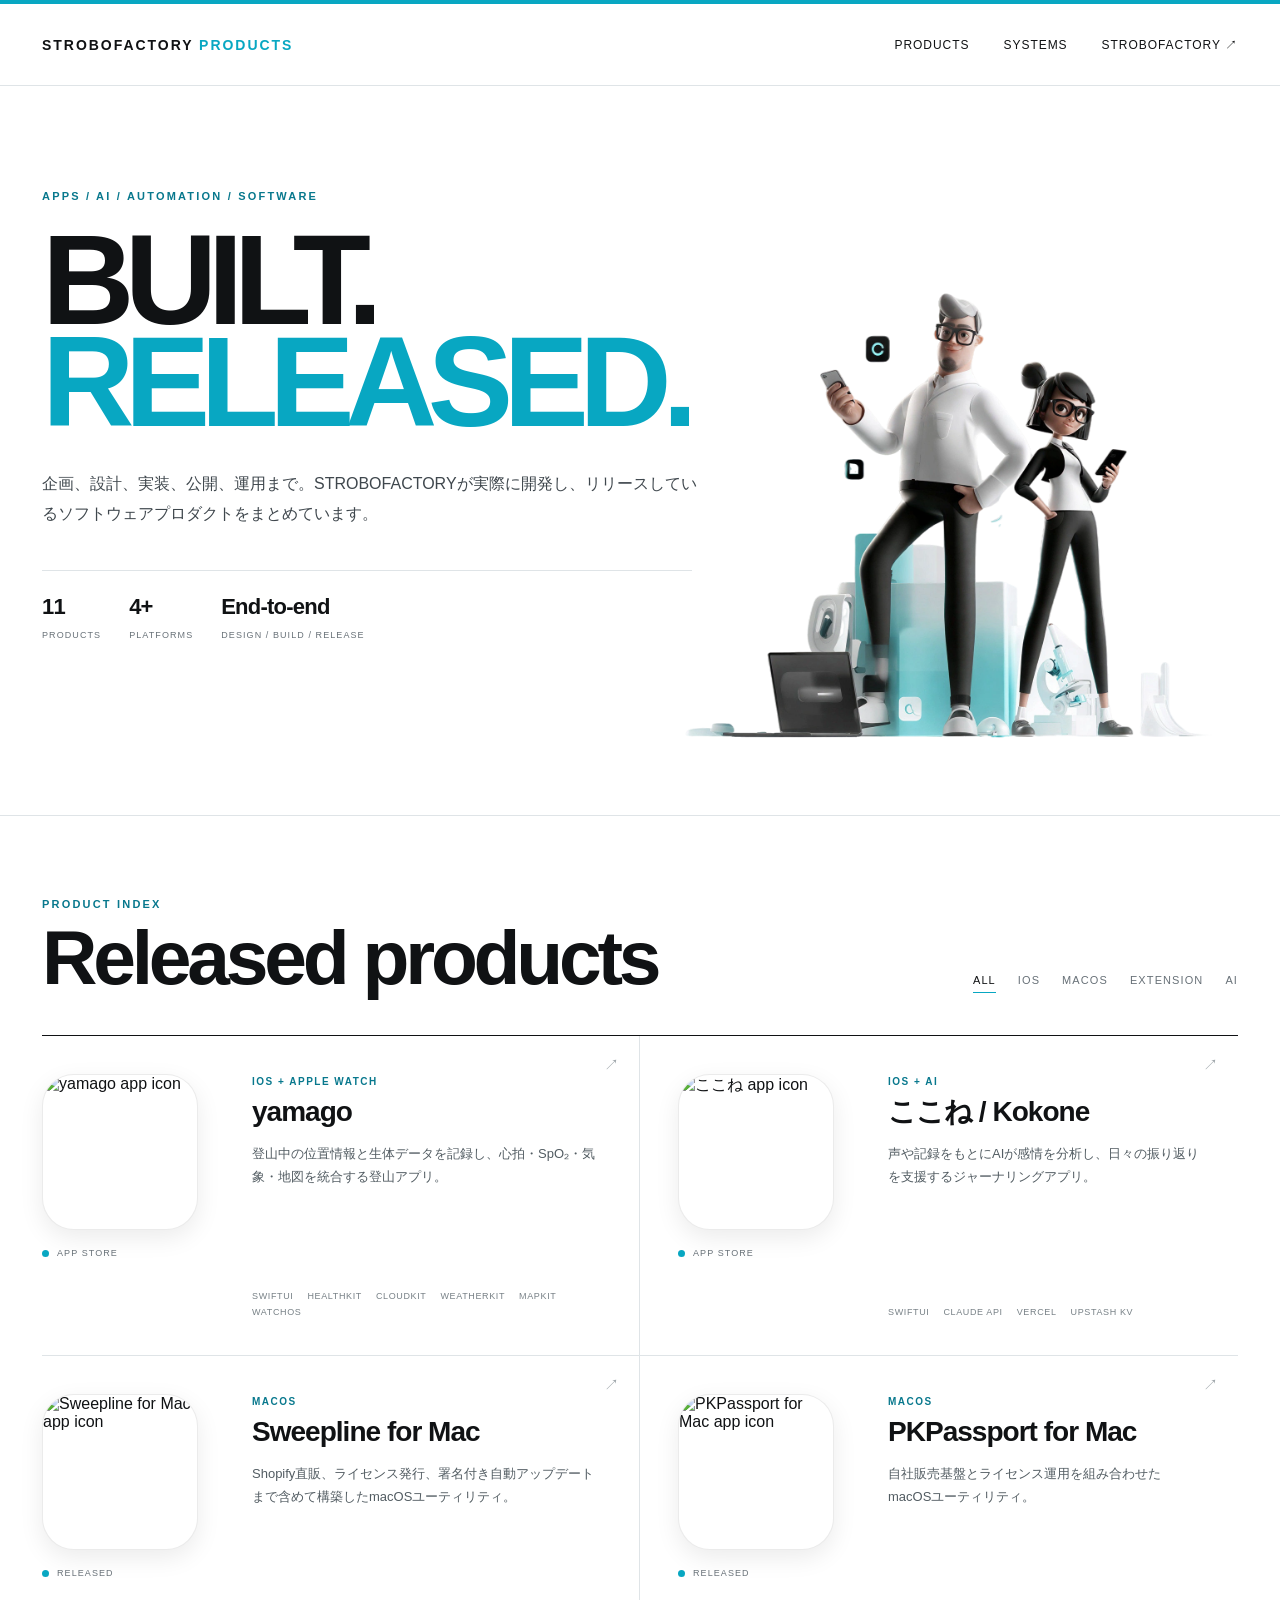
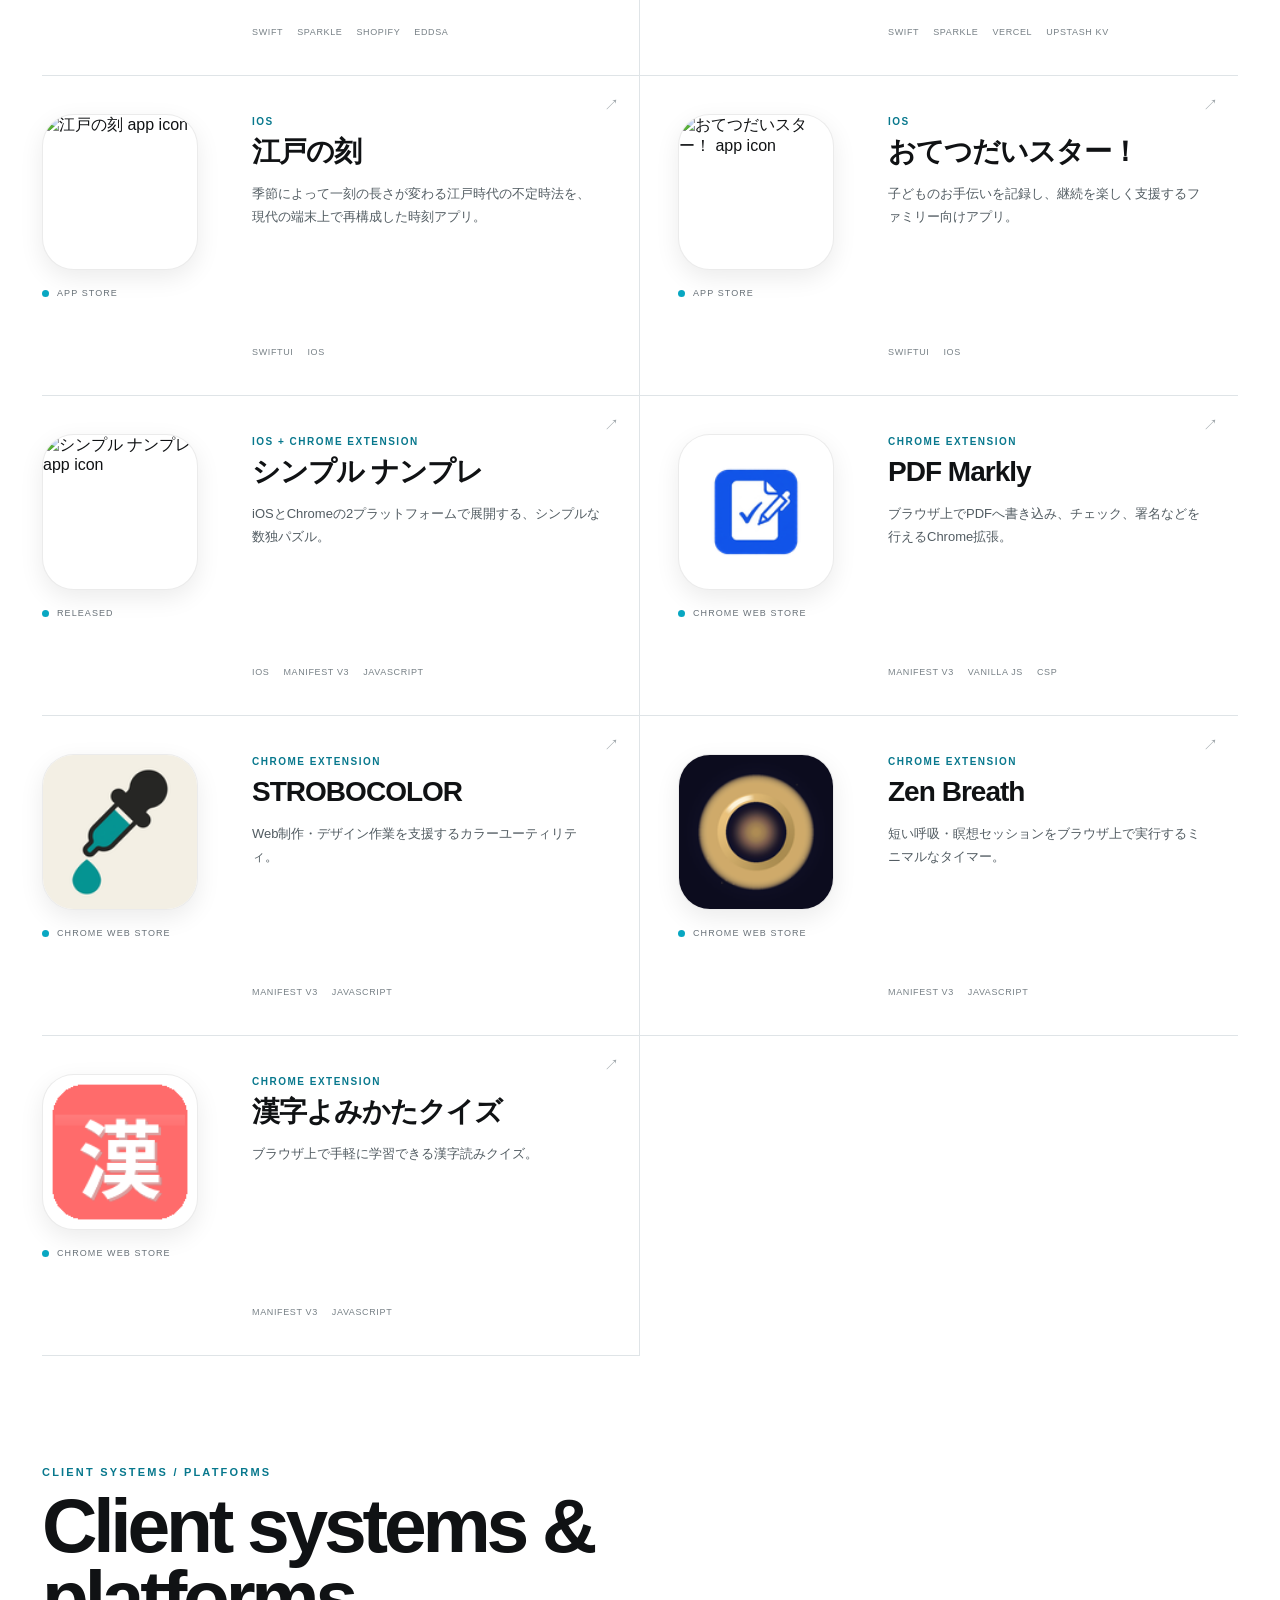
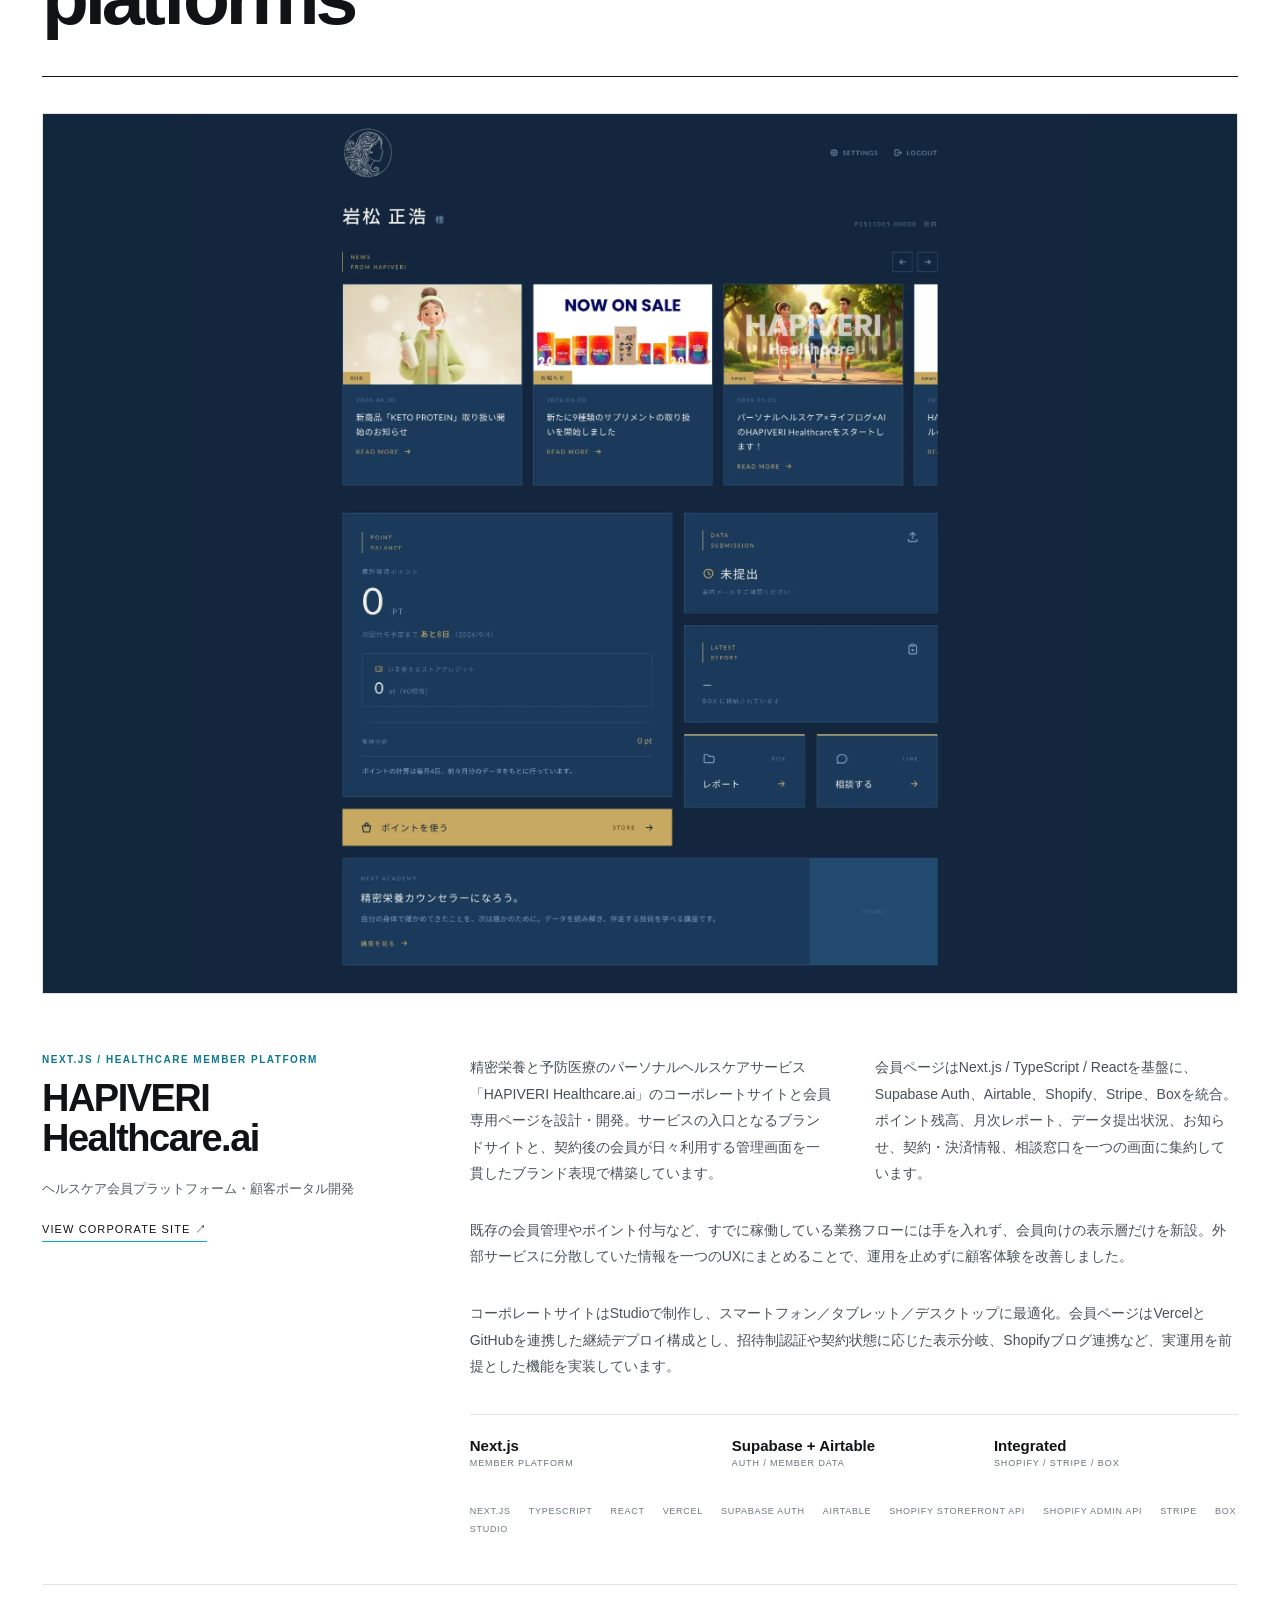
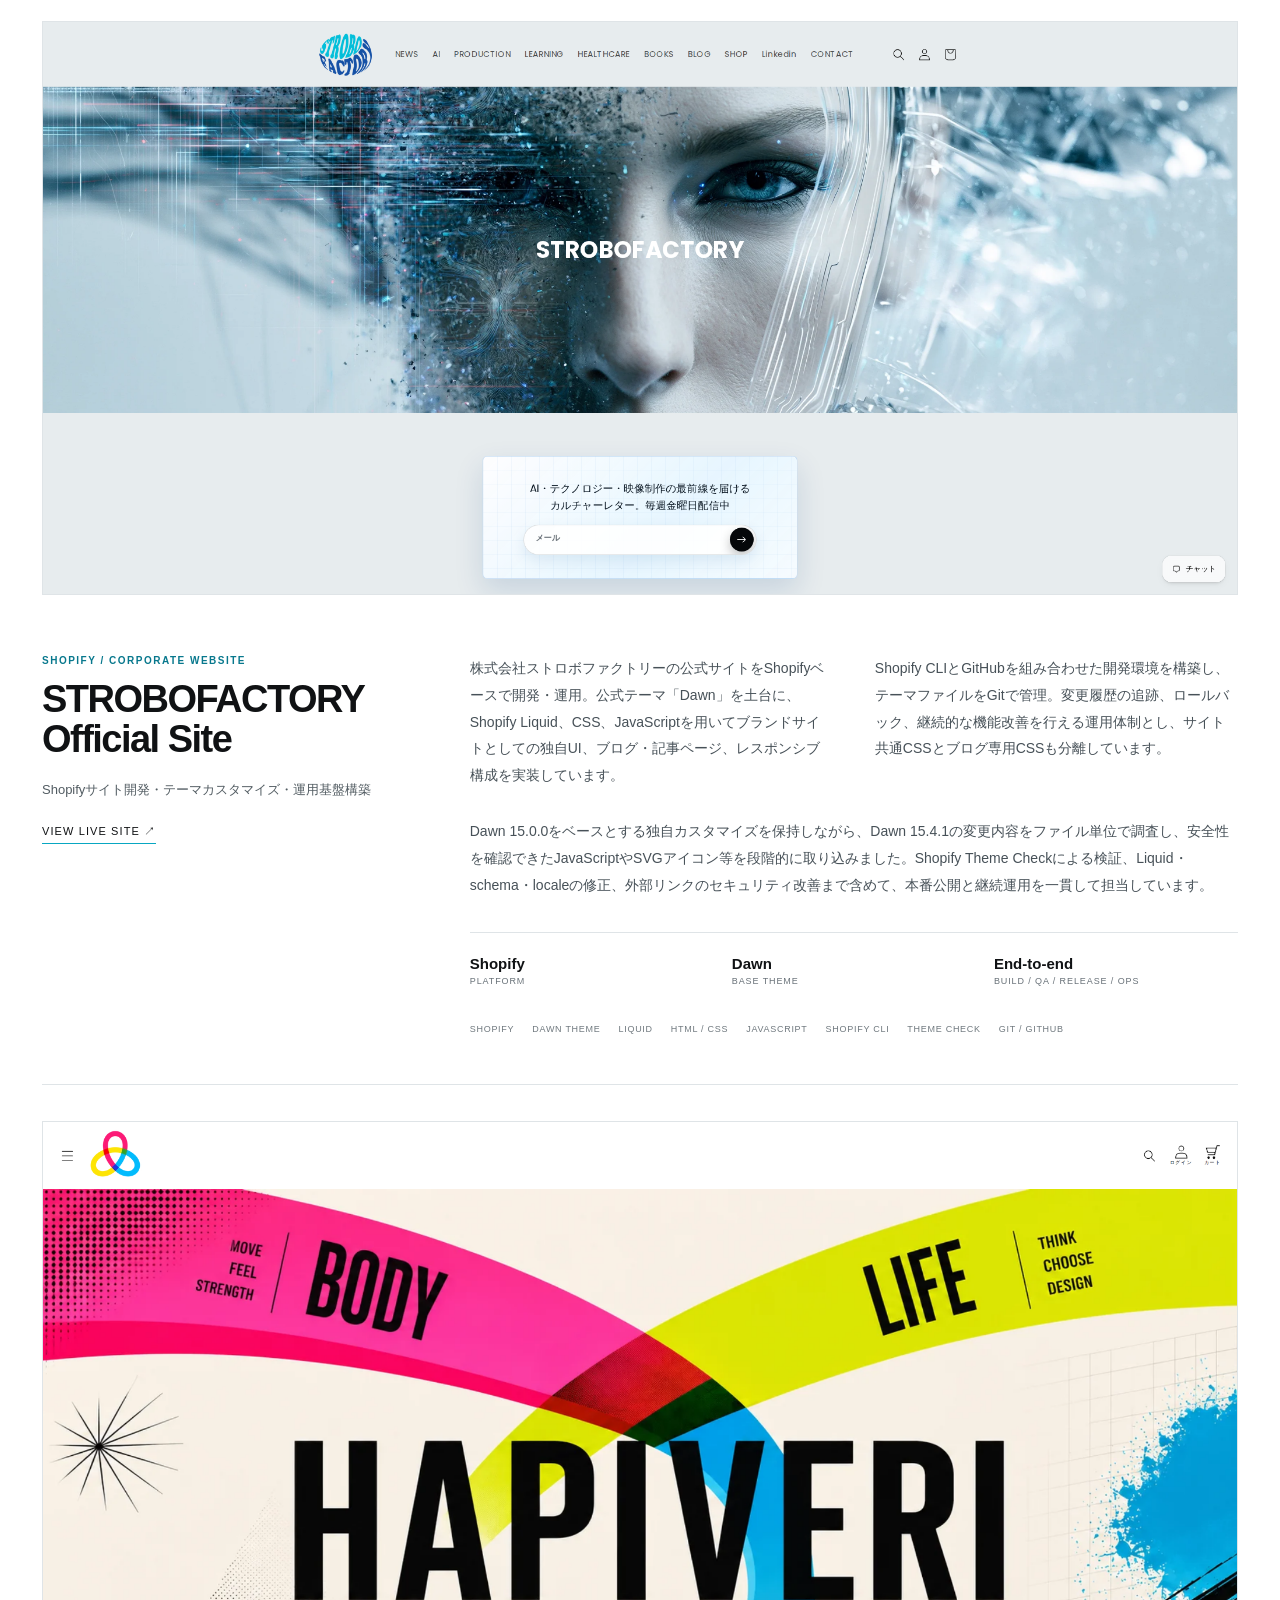
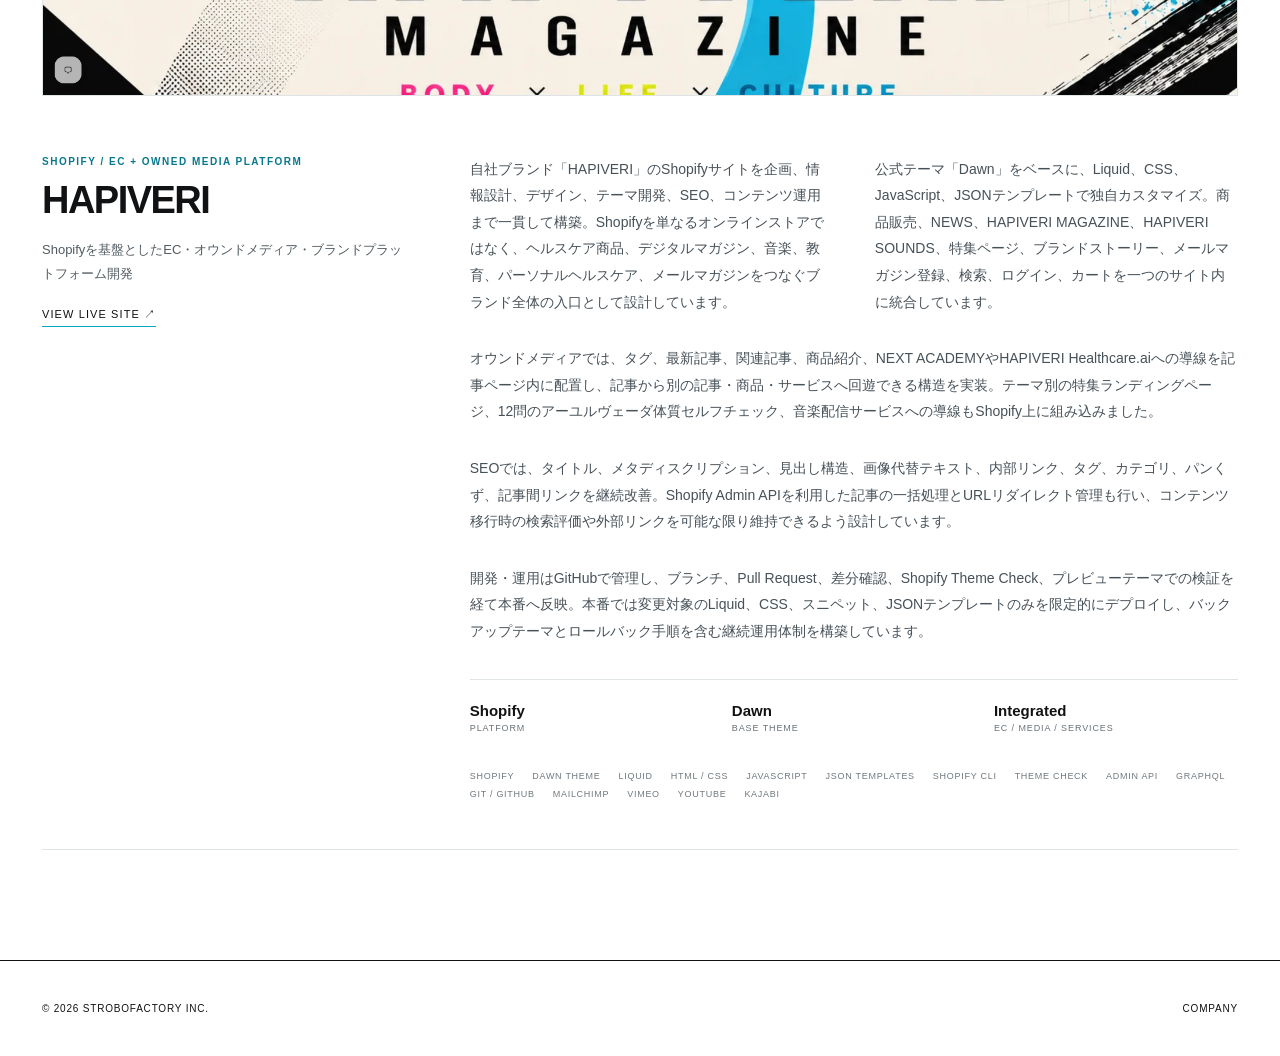
==== index.html @ c9803dcd "Restore hero as transparent WebP" ====
<!doctype html>
<html lang="ja">
<head>
<meta charset="utf-8">
<meta name="viewport" content="width=device-width,initial-scale=1">
<title>STROBOFACTORY PRODUCTS</title>
<meta name="description" content="Apps, AI, automation and software products designed and built by STROBOFACTORY.">
<meta property="og:title" content="STROBOFACTORY PRODUCTS">
<meta property="og:description" content="Software, AI and automation products built from idea to release.">
<meta property="og:type" content="website">
<style>
:root{--ink:#101214;--paper:#fff;--soft:#edf7f9;--muted:#687178;--line:#dfe4e7;--accent:#08a7c2;--accent-dark:#08788d}
*{box-sizing:border-box}html{scroll-behavior:smooth}body{margin:0;background:var(--paper);color:var(--ink);font-family:-apple-system,BlinkMacSystemFont,"Helvetica Neue","Hiragino Sans","Yu Gothic",Arial,sans-serif;-webkit-font-smoothing:antialiased}body:before{content:"";display:block;height:4px;background:var(--accent)}a{color:inherit;text-decoration:none}button{font:inherit}
.topbar{height:82px;display:flex;align-items:center;justify-content:space-between;max-width:1440px;margin:0 auto;padding:0 42px;border-bottom:1px solid var(--line);background:#fff}.brand{font-size:14px;font-weight:700;letter-spacing:.14em;white-space:nowrap}.brand span{color:var(--accent);font-weight:600}nav{display:flex;gap:34px;align-items:center;font-size:12px;letter-spacing:.08em;text-transform:uppercase}nav a{padding:31px 0 28px;border-bottom:2px solid transparent}nav a:hover{border-bottom-color:var(--accent)}
.hero{position:relative;max-width:1440px;min-height:730px;margin:0 auto;padding:92px 42px 70px;border-bottom:1px solid var(--line);overflow:hidden;background:#fff}.heroCopy{position:relative;z-index:2;width:57%;max-width:760px;padding-top:12px}.eyebrow,.kicker{font-size:11px;letter-spacing:.2em;text-transform:uppercase;color:var(--accent-dark);font-weight:700}.hero h1{font-size:clamp(72px,10vw,154px);line-height:.8;letter-spacing:-.075em;margin:27px 0 35px;font-weight:700;text-transform:uppercase}.hero h1 em{font-style:normal;color:var(--accent)}.lead{font-size:16px;line-height:1.9;max-width:660px;margin:0;color:#3f474d}.heroMeta{display:flex;gap:28px;flex-wrap:wrap;margin-top:40px;padding-top:23px;border-top:1px solid var(--line);max-width:650px}.heroStat strong{display:block;font-size:22px;letter-spacing:-.035em;margin-bottom:4px}.heroStat span{font-size:9px;letter-spacing:.12em;text-transform:uppercase;color:var(--muted)}
.heroVisual{position:absolute;z-index:1;right:-145px;bottom:-6px;width:min(64%,930px);height:100%;display:flex;align-items:flex-end;justify-content:flex-end;pointer-events:none}.heroVisual img{display:block;width:100%;height:auto;object-fit:contain;filter:none;transform:translateX(22%) scale(1.32);transform-origin:right bottom}
.products{max-width:1440px;margin:0 auto;padding:82px 42px 110px}.sectionHead{display:flex;justify-content:space-between;align-items:flex-end;gap:40px;margin-bottom:42px}h2{font-size:clamp(42px,6vw,82px);line-height:.94;letter-spacing:-.055em;margin:11px 0 0;font-weight:700}.filters{display:flex;flex-wrap:wrap;justify-content:flex-end;gap:22px}.filters button{border:0;border-bottom:1px solid transparent;background:transparent;padding:6px 0;color:var(--muted);font-size:11px;letter-spacing:.1em;text-transform:uppercase;cursor:pointer}.filters button.active,.filters button:hover{color:var(--ink);border-bottom-color:var(--accent)}
.grid{display:grid;grid-template-columns:repeat(2,minmax(0,1fr));border-top:1px solid var(--ink)}.card{display:grid;grid-template-columns:180px 1fr;gap:30px;min-height:320px;padding:38px 34px 38px 0;border-bottom:1px solid var(--line);position:relative;transition:background .2s ease;cursor:pointer}.card:nth-child(odd){border-right:1px solid var(--line);padding-right:38px}.card:nth-child(even){padding-left:38px}.card:hover{background:var(--soft)}.card.hidden{display:none}.cardTop{display:flex;flex-direction:column;align-items:flex-start;gap:18px}.appIcon{width:156px;height:156px;flex:0 0 156px;border-radius:32px;display:block;overflow:hidden;background:#fff;border:1px solid rgba(0,0,0,.08);box-shadow:0 8px 24px rgba(0,0,0,.08)}.appIcon img{display:block;width:100%;height:100%;object-fit:contain;background:transparent}.icon-loading{background:#f4f7f8}.status{font-size:9px;letter-spacing:.12em;text-transform:uppercase;color:var(--muted);display:flex;align-items:center;gap:8px}.status i{width:7px;height:7px;background:var(--accent);border-radius:50%}.cardBody{padding-top:2px;display:flex;flex-direction:column}.category{font-size:10px;letter-spacing:.15em;text-transform:uppercase;color:var(--accent-dark);margin:0 0 10px;font-weight:700}.card h3{font-size:28px;letter-spacing:-.035em;margin:0 0 14px;line-height:1.1}.desc{font-size:13px;line-height:1.8;color:#525c62;margin:0;max-width:440px}.stack{display:flex;flex-wrap:wrap;gap:6px 14px;margin-top:auto;padding-top:22px}.stack span{font-size:9px;letter-spacing:.07em;text-transform:uppercase;color:#778086}.cardFoot{position:absolute;right:20px;top:20px;font-size:15px;color:#a1a8ac}.card:hover .cardFoot{color:var(--accent)}
.systems{max-width:1440px;margin:0 auto;padding:0 42px 110px}.systemsHead{display:flex;justify-content:space-between;align-items:flex-end;gap:40px;margin-bottom:42px}.systemsHead h2{max-width:820px}.caseStudy{border-top:1px solid var(--ink);border-bottom:1px solid var(--line);display:grid;grid-template-columns:minmax(260px,.75fr) minmax(0,1.55fr);gap:56px;padding:46px 0 50px}.caseIntro .category{margin-bottom:14px}.caseIntro h3{font-size:38px;line-height:1.05;letter-spacing:-.04em;margin:0 0 18px}.caseIntro .caseLink{display:inline-block;margin-top:22px;font-size:11px;letter-spacing:.1em;text-transform:uppercase;border-bottom:1px solid var(--accent);padding-bottom:4px}.caseBody{display:grid;grid-template-columns:1fr 1fr;gap:30px 42px}.caseBody p{font-size:14px;line-height:1.9;color:#475158;margin:0}.caseBody .caseWide{grid-column:1/-1}.caseMeta{display:grid;grid-template-columns:repeat(3,1fr);gap:18px;margin-top:4px;padding-top:22px;border-top:1px solid var(--line);grid-column:1/-1}.caseMeta strong{display:block;font-size:15px;margin-bottom:4px}.caseMeta span{display:block;font-size:9px;letter-spacing:.1em;text-transform:uppercase;color:var(--muted)}.caseStack{display:flex;flex-wrap:wrap;gap:8px 18px;margin-top:8px;grid-column:1/-1}.caseStack span{font-size:9px;letter-spacing:.08em;text-transform:uppercase;color:#6f787e}.caseStudy+.caseStudy{border-top:0}.caseVisual{grid-column:1/-1;margin:-10px 0 4px;overflow:hidden;border:1px solid var(--line);background:#f5f7f8}.caseVisual img{display:block;width:100%;height:auto;aspect-ratio:2048/982;object-fit:cover}
footer{max-width:1440px;margin:0 auto;padding:42px;border-top:1px solid var(--ink);display:grid;grid-template-columns:1fr auto;gap:28px;align-items:center;font-size:10px;letter-spacing:.08em;text-transform:uppercase}.footerLinks{display:flex;gap:24px}.footerLinks a:hover{color:var(--accent)}
@media(max-width:1080px){.hero{min-height:690px;padding:72px 24px 54px}.heroCopy{width:60%}.hero h1{font-size:clamp(70px,12vw,126px)}.heroVisual{right:-110px;width:70%}.products{padding-left:24px;padding-right:24px}.sectionHead{align-items:flex-start;flex-direction:column}.filters{justify-content:flex-start}.grid{grid-template-columns:1fr}.card:nth-child(odd){border-right:0;padding-right:0}.card:nth-child(even){padding-left:0} .systems{padding-left:24px;padding-right:24px}.systemsHead{align-items:flex-start;flex-direction:column}.caseStudy{grid-template-columns:1fr;gap:32px}.caseBody{grid-template-columns:1fr}.caseBody .caseWide{grid-column:auto}.caseMeta,.caseStack{grid-column:auto}.caseMeta{grid-template-columns:repeat(3,1fr)}footer{padding-left:24px;padding-right:24px;grid-template-columns:1fr}}
@media(max-width:760px){.hero{min-height:auto;padding:52px 18px 0}.heroCopy{width:100%;padding-bottom:10px}.hero h1{font-size:64px}.lead{font-size:14px;line-height:1.8}.heroMeta{gap:18px;margin-top:24px}.heroStat strong{font-size:18px}.heroVisual{position:relative;right:auto;bottom:auto;width:118%;height:auto;margin:4px -9% 0;justify-content:center}.heroVisual img{width:100%;transform:none}.products{padding:58px 18px 76px}.sectionHead{margin-bottom:26px}.filters{gap:14px}.card{grid-template-columns:124px 1fr;gap:20px;padding:28px 0;min-height:250px}.appIcon{width:116px;height:116px;flex-basis:116px;border-radius:24px}.card h3{font-size:21px}.desc{font-size:12px;line-height:1.65}.stack{display:none}.cardFoot{right:0;top:16px}.systems{padding:0 18px 76px}.systemsHead{margin-bottom:26px}.caseStudy{padding:30px 0 34px}.caseVisual{margin:0 0 4px}.caseIntro h3{font-size:28px}.caseBody p{font-size:13px;line-height:1.75}.caseMeta{grid-template-columns:1fr 1fr}.caseMeta>div:last-child{grid-column:1/-1}footer{padding:32px 18px 44px}}
</style>
</head>
<body>
<header class="topbar"><a class="brand" href="#top">STROBOFACTORY <span>PRODUCTS</span></a><nav><a href="#products">Products</a><a href="#systems">Systems</a><a href="https://strobofactory.net/" target="_blank" rel="noreferrer">Strobofactory ↗</a></nav></header>
<main>
<section class="hero" id="top">
  <div class="heroCopy">
    <div class="eyebrow">APPS / AI / AUTOMATION / SOFTWARE</div>
    <h1>Built.<br><em>Released.</em></h1>
    <p class="lead">企画、設計、実装、公開、運用まで。STROBOFACTORYが実際に開発し、リリースしているソフトウェアプロダクトをまとめています。</p>
    <div class="heroMeta"><div class="heroStat"><strong>11</strong><span>Products</span></div><div class="heroStat"><strong>4+</strong><span>Platforms</span></div><div class="heroStat"><strong>End-to-end</strong><span>Design / Build / Release</span></div></div>
  </div>
  <div class="heroVisual"><img src="/assets/hero-tech-duo-hq.webp?v=20260929c" alt="STROBOFACTORY software product development illustration"></div>
</section>
<section class="products" id="products">
<div class="sectionHead"><div><div class="kicker">PRODUCT INDEX</div><h2>Released products</h2></div><div class="filters" aria-label="Project filters"><button class="active" data-filter="All">All</button><button data-filter="iOS">iOS</button><button data-filter="macOS">macOS</button><button data-filter="Extension">Extension</button><button data-filter="AI">AI</button></div></div>
<div class="grid">
<a class="card" data-category="iOS" href="https://apps.apple.com/jp/app/id6805208736" target="_blank" rel="noreferrer"><div class="cardTop"><div class="appIcon icon-loading"><img data-icon-api="/api/icon?source=itunes&id=6805208736" alt="yamago app icon"></div><span class="status"><i></i>App Store</span></div><div class="cardBody"><p class="category">iOS + Apple Watch</p><h3>yamago</h3><p class="desc">登山中の位置情報と生体データを記録し、心拍・SpO₂・気象・地図を統合する登山アプリ。</p><div class="stack"><span>SwiftUI</span><span>HealthKit</span><span>CloudKit</span><span>WeatherKit</span><span>MapKit</span><span>watchOS</span></div></div><span class="cardFoot">↗</span></a>
<a class="card" data-category="iOS AI" href="https://apps.apple.com/jp/app/id6800348133" target="_blank" rel="noreferrer"><div class="cardTop"><div class="appIcon icon-loading"><img data-icon-api="/api/icon?source=itunes&id=6800348133" alt="ここね app icon"></div><span class="status"><i></i>App Store</span></div><div class="cardBody"><p class="category">iOS + AI</p><h3>ここね / Kokone</h3><p class="desc">声や記録をもとにAIが感情を分析し、日々の振り返りを支援するジャーナリングアプリ。</p><div class="stack"><span>SwiftUI</span><span>Claude API</span><span>Vercel</span><span>Upstash KV</span></div></div><span class="cardFoot">↗</span></a>
<a class="card" data-category="macOS" href="https://sweepline.strobofactory.net/" target="_blank" rel="noreferrer"><div class="cardTop"><div class="appIcon icon-loading"><img data-icon-api="/api/icon?source=shopify&handle=sweepline-for-mac" alt="Sweepline for Mac app icon"></div><span class="status"><i></i>Released</span></div><div class="cardBody"><p class="category">macOS</p><h3>Sweepline for Mac</h3><p class="desc">Shopify直販、ライセンス発行、署名付き自動アップデートまで含めて構築したmacOSユーティリティ。</p><div class="stack"><span>Swift</span><span>Sparkle</span><span>Shopify</span><span>EdDSA</span></div></div><span class="cardFoot">↗</span></a>
<a class="card" data-category="macOS" href="https://pkpassport.strobofactory.net/" target="_blank" rel="noreferrer"><div class="cardTop"><div class="appIcon icon-loading"><img data-icon-api="/api/icon?source=shopify&handle=pkpassport-for-mac" alt="PKPassport for Mac app icon"></div><span class="status"><i></i>Released</span></div><div class="cardBody"><p class="category">macOS</p><h3>PKPassport for Mac</h3><p class="desc">自社販売基盤とライセンス運用を組み合わせたmacOSユーティリティ。</p><div class="stack"><span>Swift</span><span>Sparkle</span><span>Vercel</span><span>Upstash KV</span></div></div><span class="cardFoot">↗</span></a>
<a class="card" data-category="iOS" href="https://apps.apple.com/jp/app/id6759902931" target="_blank" rel="noreferrer"><div class="cardTop"><div class="appIcon icon-loading"><img data-icon-api="/api/icon?source=itunes&id=6759902931" alt="江戸の刻 app icon"></div><span class="status"><i></i>App Store</span></div><div class="cardBody"><p class="category">iOS</p><h3>江戸の刻</h3><p class="desc">季節によって一刻の長さが変わる江戸時代の不定時法を、現代の端末上で再構成した時刻アプリ。</p><div class="stack"><span>SwiftUI</span><span>iOS</span></div></div><span class="cardFoot">↗</span></a>
<a class="card" data-category="iOS" href="https://apps.apple.com/jp/app/id6760336267" target="_blank" rel="noreferrer"><div class="cardTop"><div class="appIcon icon-loading"><img data-icon-api="/api/icon?source=itunes&id=6760336267" alt="おてつだいスター！ app icon"></div><span class="status"><i></i>App Store</span></div><div class="cardBody"><p class="category">iOS</p><h3>おてつだいスター！</h3><p class="desc">子どものお手伝いを記録し、継続を楽しく支援するファミリー向けアプリ。</p><div class="stack"><span>SwiftUI</span><span>iOS</span></div></div><span class="cardFoot">↗</span></a>
<a class="card" data-category="iOS Extension" href="https://apps.apple.com/jp/app/id6760528380" target="_blank" rel="noreferrer"><div class="cardTop"><div class="appIcon icon-loading"><img data-icon-api="/api/icon?source=itunes&id=6760528380" alt="シンプル ナンプレ app icon"></div><span class="status"><i></i>Released</span></div><div class="cardBody"><p class="category">iOS + Chrome Extension</p><h3>シンプル ナンプレ</h3><p class="desc">iOSとChromeの2プラットフォームで展開する、シンプルな数独パズル。</p><div class="stack"><span>iOS</span><span>Manifest V3</span><span>JavaScript</span></div></div><span class="cardFoot">↗</span></a>
<a class="card" data-category="Extension" href="https://chromewebstore.google.com/detail/pdf-markly-%E2%80%94-pdf%E6%9B%B8%E3%81%8D%E8%BE%BC%E3%81%BF%E3%83%BB%E3%83%81%E3%82%A7%E3%83%83%E3%82%AF/nkejofibnbpdmdndekanbholgndijepf" target="_blank" rel="noreferrer"><div class="cardTop"><div class="appIcon"><img src="/assets/pdf-markly.png" alt="PDF Markly extension icon"></div><span class="status"><i></i>Chrome Web Store</span></div><div class="cardBody"><p class="category">Chrome Extension</p><h3>PDF Markly</h3><p class="desc">ブラウザ上でPDFへ書き込み、チェック、署名などを行えるChrome拡張。</p><div class="stack"><span>Manifest V3</span><span>Vanilla JS</span><span>CSP</span></div></div><span class="cardFoot">↗</span></a>
<a class="card" data-category="Extension" href="https://chromewebstore.google.com/detail/strobocolor/knlcinbmogijghpdlacnnejijgdjedig" target="_blank" rel="noreferrer"><div class="cardTop"><div class="appIcon"><img src="/assets/strobocolor.png" alt="STROBOCOLOR extension icon"></div><span class="status"><i></i>Chrome Web Store</span></div><div class="cardBody"><p class="category">Chrome Extension</p><h3>STROBOCOLOR</h3><p class="desc">Web制作・デザイン作業を支援するカラーユーティリティ。</p><div class="stack"><span>Manifest V3</span><span>JavaScript</span></div></div><span class="cardFoot">↗</span></a>
<a class="card" data-category="Extension" href="https://chromewebstore.google.com/detail/zen-breath-%E2%80%94-%E7%9E%91%E6%83%B3%E3%82%BF%E3%82%A4%E3%83%9E%E3%83%BC/bcaneejfakiobbhjojkjdkkkdifpfbpb" target="_blank" rel="noreferrer"><div class="cardTop"><div class="appIcon"><img src="/assets/zen-breath.png" alt="Zen Breath extension icon"></div><span class="status"><i></i>Chrome Web Store</span></div><div class="cardBody"><p class="category">Chrome Extension</p><h3>Zen Breath</h3><p class="desc">短い呼吸・瞑想セッションをブラウザ上で実行するミニマルなタイマー。</p><div class="stack"><span>Manifest V3</span><span>JavaScript</span></div></div><span class="cardFoot">↗</span></a>
<a class="card" data-category="Extension" href="https://chromewebstore.google.com/detail/hnideogonplnadlhacakcmdkcelkcoca?utm_source=item-share-cb" target="_blank" rel="noreferrer"><div class="cardTop"><div class="appIcon"><img src="/assets/kanji-yomikata.png" alt="漢字よみかたクイズ extension icon"></div><span class="status"><i></i>Chrome Web Store</span></div><div class="cardBody"><p class="category">Chrome Extension</p><h3>漢字よみかたクイズ</h3><p class="desc">ブラウザ上で手軽に学習できる漢字読みクイズ。</p><div class="stack"><span>Manifest V3</span><span>JavaScript</span></div></div><span class="cardFoot">↗</span></a>
</div>
</section>
<section class="systems" id="systems">
  <div class="systemsHead">
    <div><div class="kicker">CLIENT SYSTEMS / PLATFORMS</div><h2>Client systems &amp; platforms</h2></div>
  </div>
  <article class="caseStudy">
    <div class="caseVisual" style="background:#12263c"><img src="/assets/hapiveri-healthcare-member.webp" alt="HAPIVERI Healthcare.ai 会員ページ" loading="eager" decoding="async" style="aspect-ratio:auto;max-width:900px;margin:0 auto;object-fit:contain;background:#12263c"></div>
    <div class="caseIntro">
      <p class="category">Next.js / Healthcare Member Platform</p>
      <h3>HAPIVERI Healthcare.ai</h3>
      <p class="desc">ヘルスケア会員プラットフォーム・顧客ポータル開発</p>
      <a class="caseLink" href="https://hapiveri-healthcare.ai/" target="_blank" rel="noreferrer">View corporate site ↗</a>
    </div>
    <div class="caseBody">
      <p>精密栄養と予防医療のパーソナルヘルスケアサービス「HAPIVERI Healthcare.ai」のコーポレートサイトと会員専用ページを設計・開発。サービスの入口となるブランドサイトと、契約後の会員が日々利用する管理画面を一貫したブランド表現で構築しています。</p>
      <p>会員ページはNext.js / TypeScript / Reactを基盤に、Supabase Auth、Airtable、Shopify、Stripe、Boxを統合。ポイント残高、月次レポート、データ提出状況、お知らせ、契約・決済情報、相談窓口を一つの画面に集約しています。</p>
      <p class="caseWide">既存の会員管理やポイント付与など、すでに稼働している業務フローには手を入れず、会員向けの表示層だけを新設。外部サービスに分散していた情報を一つのUXにまとめることで、運用を止めずに顧客体験を改善しました。</p>
      <p class="caseWide">コーポレートサイトはStudioで制作し、スマートフォン／タブレット／デスクトップに最適化。会員ページはVercelとGitHubを連携した継続デプロイ構成とし、招待制認証や契約状態に応じた表示分岐、Shopifyブログ連携など、実運用を前提とした機能を実装しています。</p>
      <div class="caseMeta">
        <div><strong>Next.js</strong><span>Member platform</span></div>
        <div><strong>Supabase + Airtable</strong><span>Auth / Member data</span></div>
        <div><strong>Integrated</strong><span>Shopify / Stripe / Box</span></div>
      </div>
      <div class="caseStack"><span>Next.js</span><span>TypeScript</span><span>React</span><span>Vercel</span><span>Supabase Auth</span><span>Airtable</span><span>Shopify Storefront API</span><span>Shopify Admin API</span><span>Stripe</span><span>Box</span><span>Studio</span></div>
    </div>
  </article>
  <article class="caseStudy">
    <div class="caseVisual"><img src="/assets/strobofactory-site.png?v=20260911" alt="STROBOFACTORY公式サイトのトップページ" loading="eager" decoding="async"></div>
    <div class="caseIntro">
      <p class="category">Shopify / Corporate Website</p>
      <h3>STROBOFACTORY Official Site</h3>
      <p class="desc">Shopifyサイト開発・テーマカスタマイズ・運用基盤構築</p>
      <a class="caseLink" href="https://strobofactory.net/" target="_blank" rel="noreferrer">View live site ↗</a>
    </div>
    <div class="caseBody">
      <p>株式会社ストロボファクトリーの公式サイトをShopifyベースで開発・運用。公式テーマ「Dawn」を土台に、Shopify Liquid、CSS、JavaScriptを用いてブランドサイトとしての独自UI、ブログ・記事ページ、レスポンシブ構成を実装しています。</p>
      <p>Shopify CLIとGitHubを組み合わせた開発環境を構築し、テーマファイルをGitで管理。変更履歴の追跡、ロールバック、継続的な機能改善を行える運用体制とし、サイト共通CSSとブログ専用CSSも分離しています。</p>
      <p class="caseWide">Dawn 15.0.0をベースとする独自カスタマイズを保持しながら、Dawn 15.4.1の変更内容をファイル単位で調査し、安全性を確認できたJavaScriptやSVGアイコン等を段階的に取り込みました。Shopify Theme Checkによる検証、Liquid・schema・localeの修正、外部リンクのセキュリティ改善まで含めて、本番公開と継続運用を一貫して担当しています。</p>
      <div class="caseMeta">
        <div><strong>Shopify</strong><span>Platform</span></div>
        <div><strong>Dawn</strong><span>Base theme</span></div>
        <div><strong>End-to-end</strong><span>Build / QA / Release / Ops</span></div>
      </div>
      <div class="caseStack"><span>Shopify</span><span>Dawn Theme</span><span>Liquid</span><span>HTML / CSS</span><span>JavaScript</span><span>Shopify CLI</span><span>Theme Check</span><span>Git / GitHub</span></div>
    </div>
  </article>
  <article class="caseStudy">
    <div class="caseVisual"><img src="/assets/hapiveri-site.png?v=20260911" alt="HAPIVERI公式サイトのトップページ" loading="eager" decoding="async"></div>
    <div class="caseIntro">
      <p class="category">Shopify / EC + Owned Media Platform</p>
      <h3>HAPIVERI</h3>
      <p class="desc">Shopifyを基盤としたEC・オウンドメディア・ブランドプラットフォーム開発</p>
      <a class="caseLink" href="https://hapiveri.com/" target="_blank" rel="noreferrer">View live site ↗</a>
    </div>
    <div class="caseBody">
      <p>自社ブランド「HAPIVERI」のShopifyサイトを企画、情報設計、デザイン、テーマ開発、SEO、コンテンツ運用まで一貫して構築。Shopifyを単なるオンラインストアではなく、ヘルスケア商品、デジタルマガジン、音楽、教育、パーソナルヘルスケア、メールマガジンをつなぐブランド全体の入口として設計しています。</p>
      <p>公式テーマ「Dawn」をベースに、Liquid、CSS、JavaScript、JSONテンプレートで独自カスタマイズ。商品販売、NEWS、HAPIVERI MAGAZINE、HAPIVERI SOUNDS、特集ページ、ブランドストーリー、メールマガジン登録、検索、ログイン、カートを一つのサイト内に統合しています。</p>
      <p class="caseWide">オウンドメディアでは、タグ、最新記事、関連記事、商品紹介、NEXT ACADEMYやHAPIVERI Healthcare.aiへの導線を記事ページ内に配置し、記事から別の記事・商品・サービスへ回遊できる構造を実装。テーマ別の特集ランディングページ、12問のアーユルヴェーダ体質セルフチェック、音楽配信サービスへの導線もShopify上に組み込みました。</p>
      <p class="caseWide">SEOでは、タイトル、メタディスクリプション、見出し構造、画像代替テキスト、内部リンク、タグ、カテゴリ、パンくず、記事間リンクを継続改善。Shopify Admin APIを利用した記事の一括処理とURLリダイレクト管理も行い、コンテンツ移行時の検索評価や外部リンクを可能な限り維持できるよう設計しています。</p>
      <p class="caseWide">開発・運用はGitHubで管理し、ブランチ、Pull Request、差分確認、Shopify Theme Check、プレビューテーマでの検証を経て本番へ反映。本番では変更対象のLiquid、CSS、スニペット、JSONテンプレートのみを限定的にデプロイし、バックアップテーマとロールバック手順を含む継続運用体制を構築しています。</p>
      <div class="caseMeta">
        <div><strong>Shopify</strong><span>Platform</span></div>
        <div><strong>Dawn</strong><span>Base theme</span></div>
        <div><strong>Integrated</strong><span>EC / Media / Services</span></div>
      </div>
      <div class="caseStack"><span>Shopify</span><span>Dawn Theme</span><span>Liquid</span><span>HTML / CSS</span><span>JavaScript</span><span>JSON Templates</span><span>Shopify CLI</span><span>Theme Check</span><span>Admin API</span><span>GraphQL</span><span>Git / GitHub</span><span>Mailchimp</span><span>Vimeo</span><span>YouTube</span><span>Kajabi</span></div>
    </div>
  </article>
</section>
</main>
<footer><div>© 2026 STROBOFACTORY Inc.</div><div class="footerLinks"><a href="https://strobofactory.net/" target="_blank" rel="noreferrer">Company</a></div></footer>
<script>
const buttons=document.querySelectorAll('.filters button'),cards=document.querySelectorAll('.card');buttons.forEach(btn=>btn.addEventListener('click',()=>{buttons.forEach(b=>b.classList.remove('active'));btn.classList.add('active');const filter=btn.dataset.filter;cards.forEach(card=>{const cats=card.dataset.category.split(' ');card.classList.toggle('hidden',filter!=='All'&&!cats.includes(filter))})}));
async function loadOriginalIcons(){const imgs=[...document.querySelectorAll('img[data-icon-api]')];await Promise.all(imgs.map(async img=>{try{const r=await fetch(img.dataset.iconApi,{headers:{Accept:'application/json'}});if(!r.ok)throw new Error('icon');const data=await r.json();if(!data.image)throw new Error('icon');img.addEventListener('load',()=>img.parentElement.classList.remove('icon-loading'),{once:true});img.src=data.image}catch(e){img.parentElement.classList.remove('icon-loading')}}))}
loadOriginalIcons();
</script>
</body>
</html>
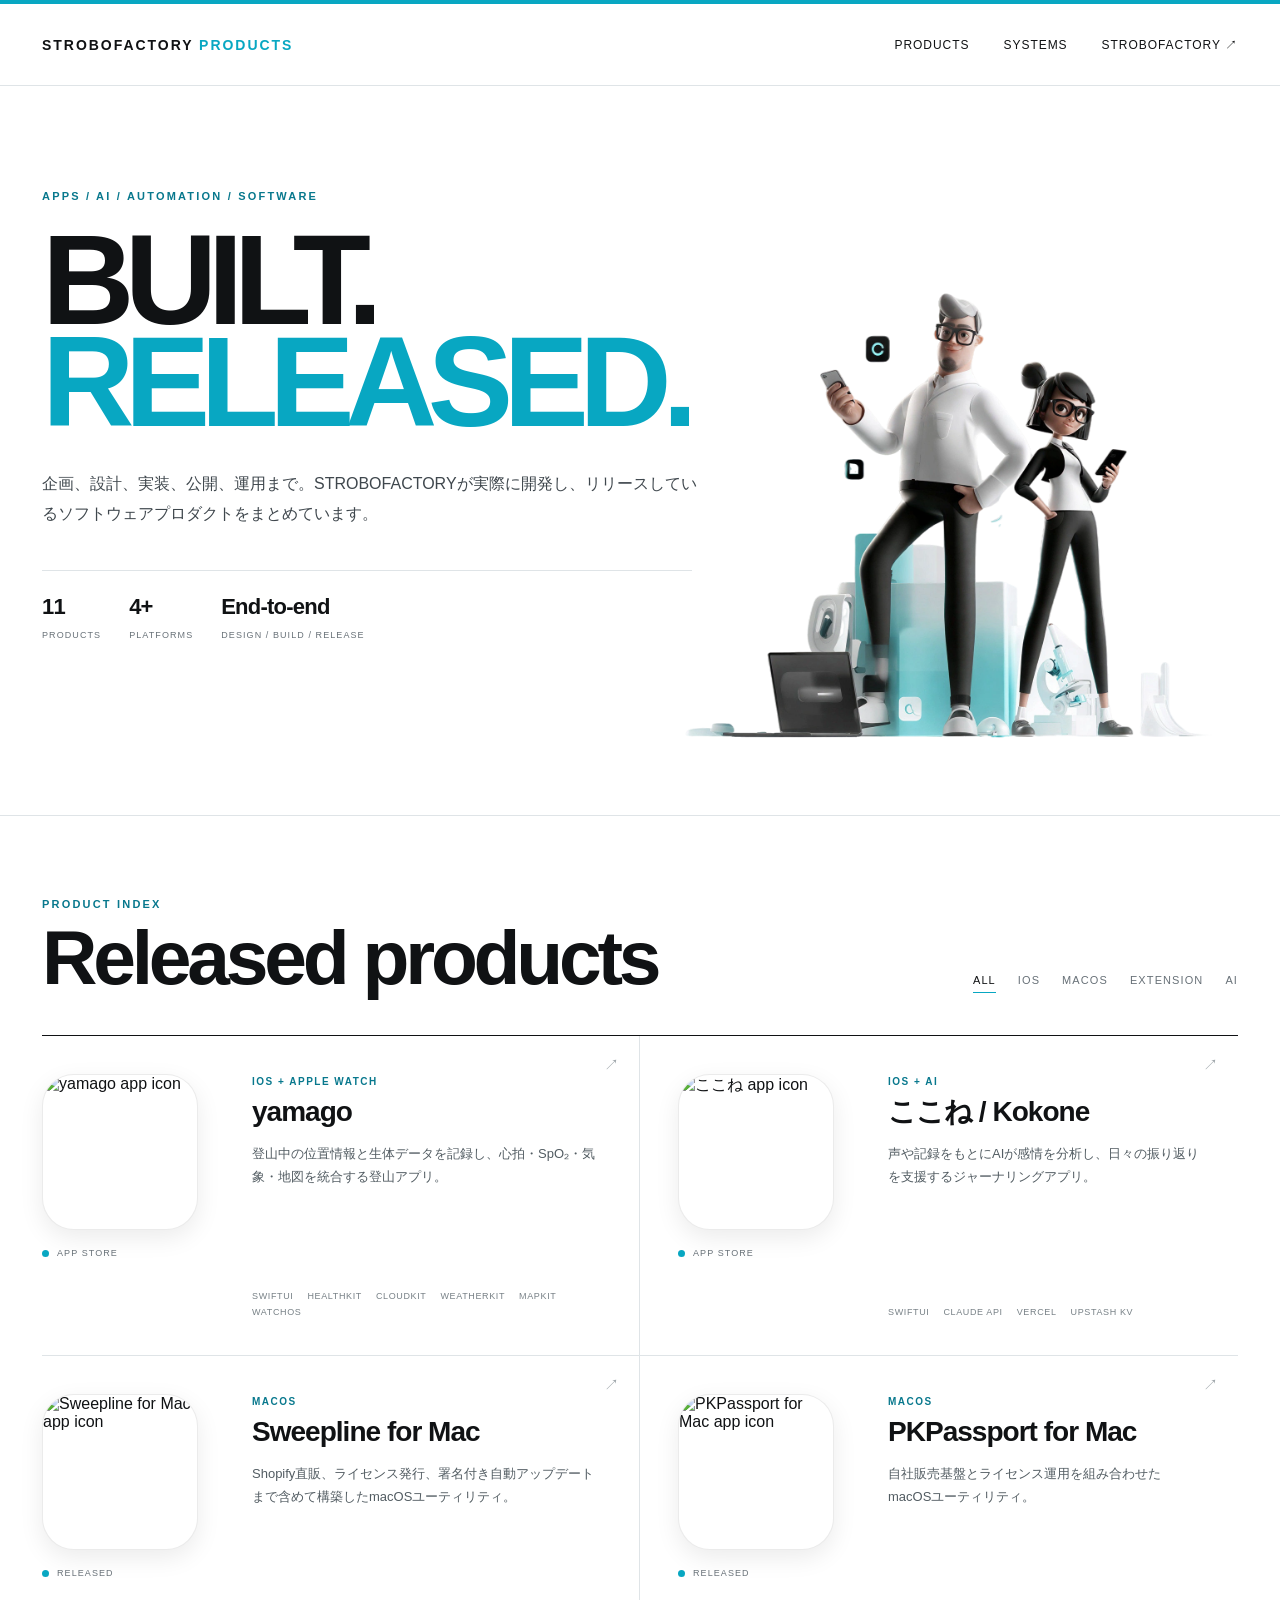
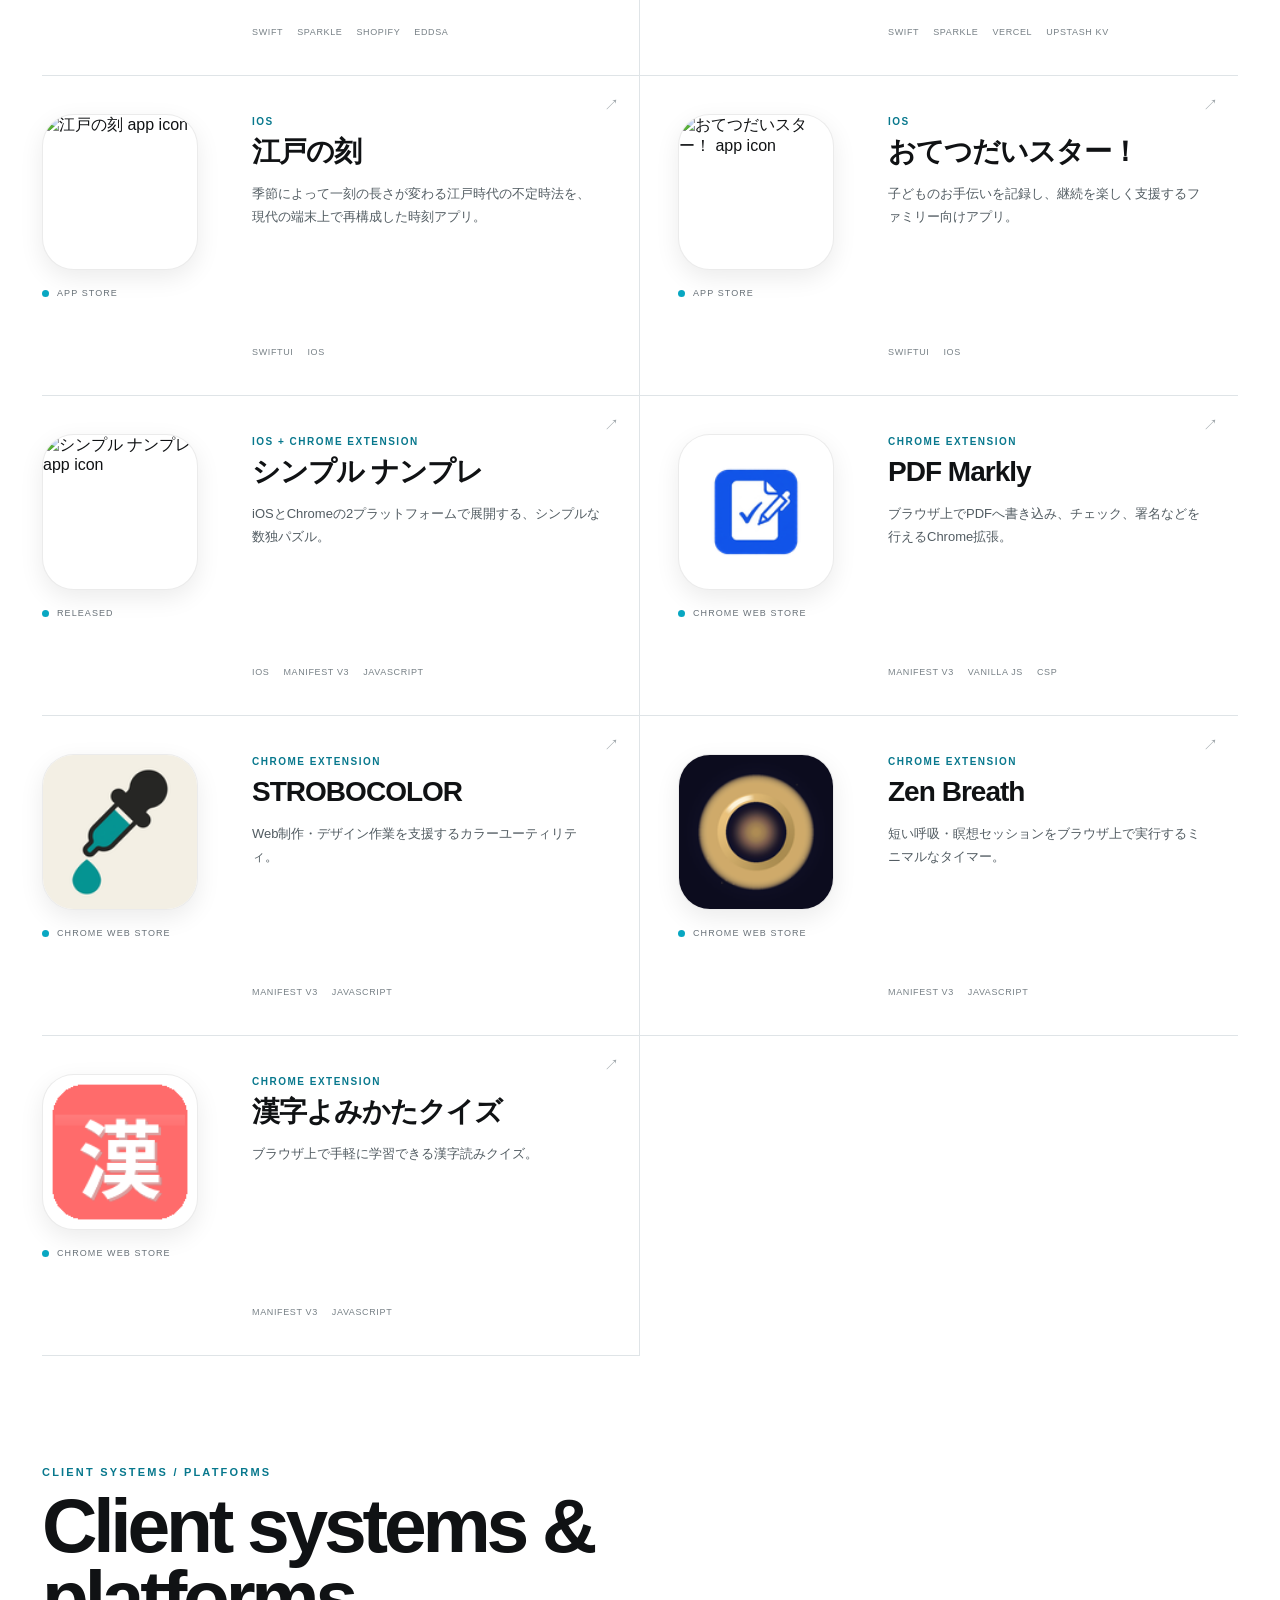
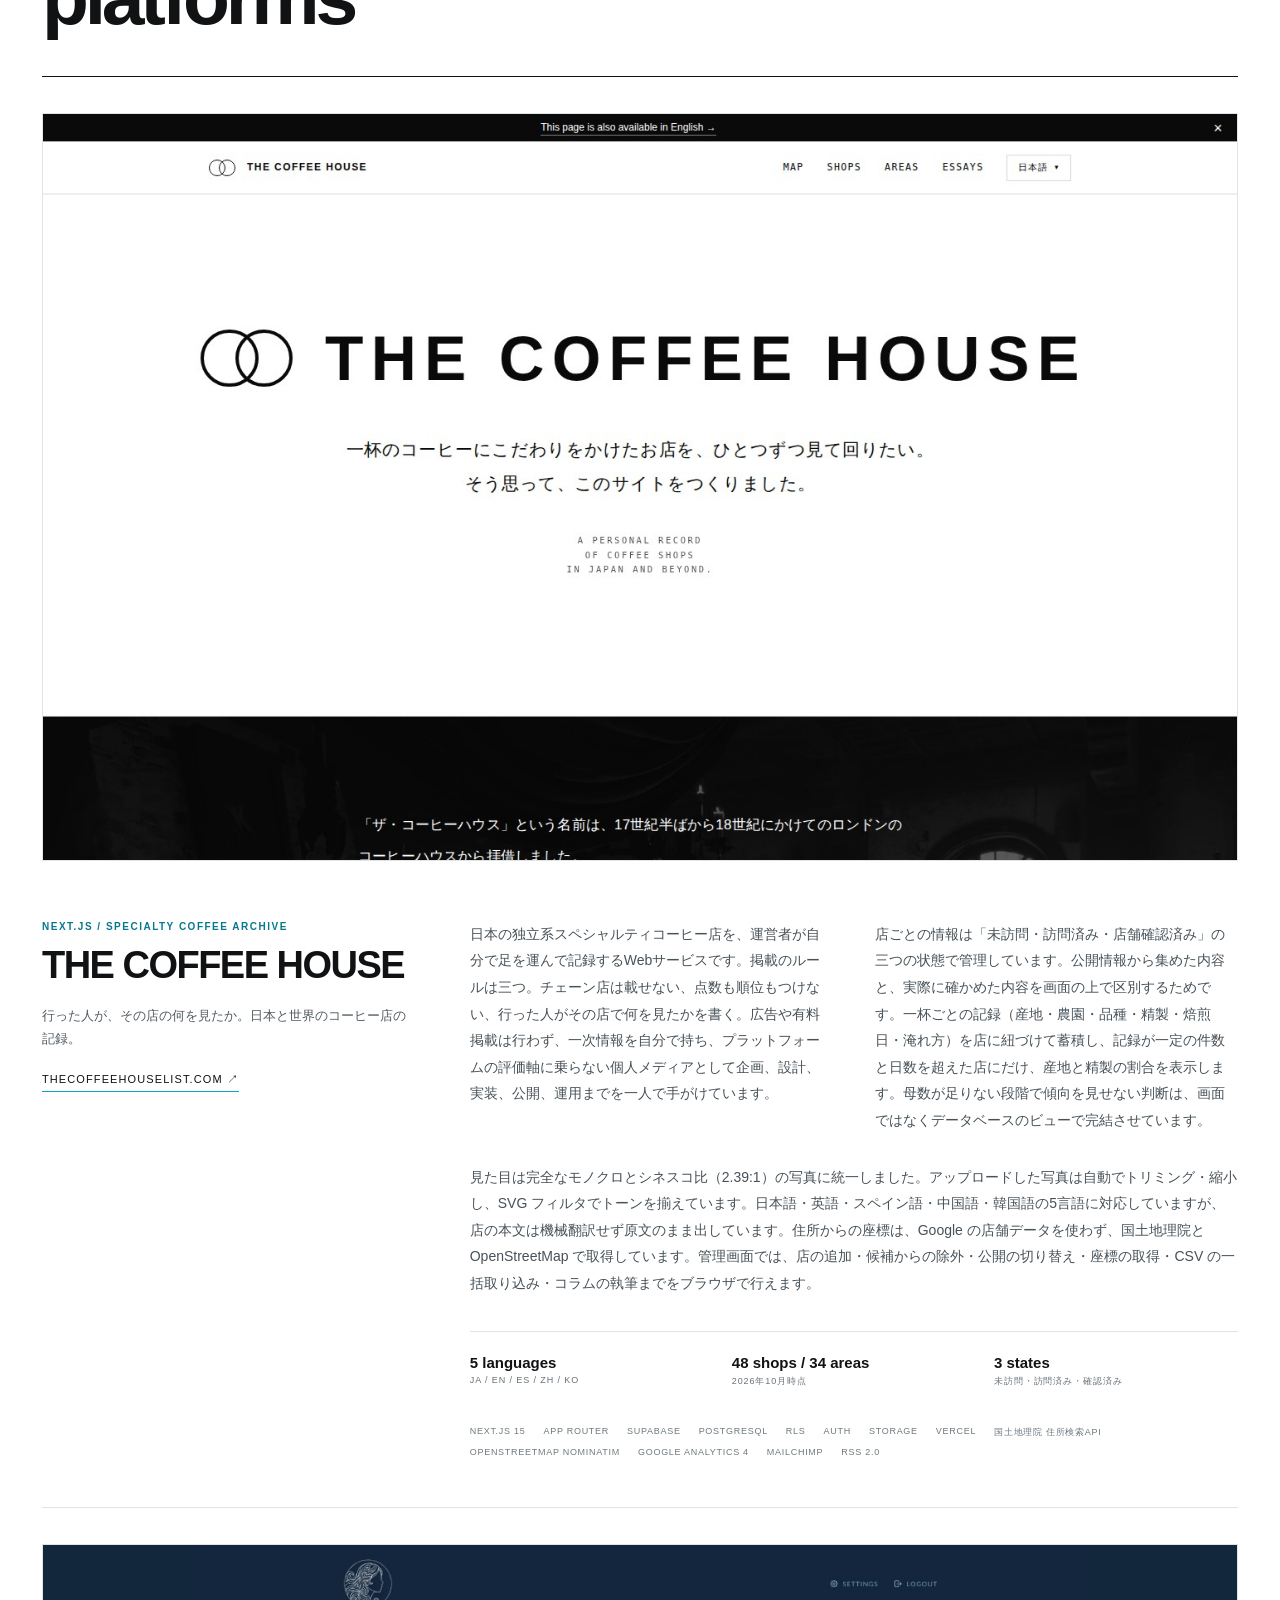
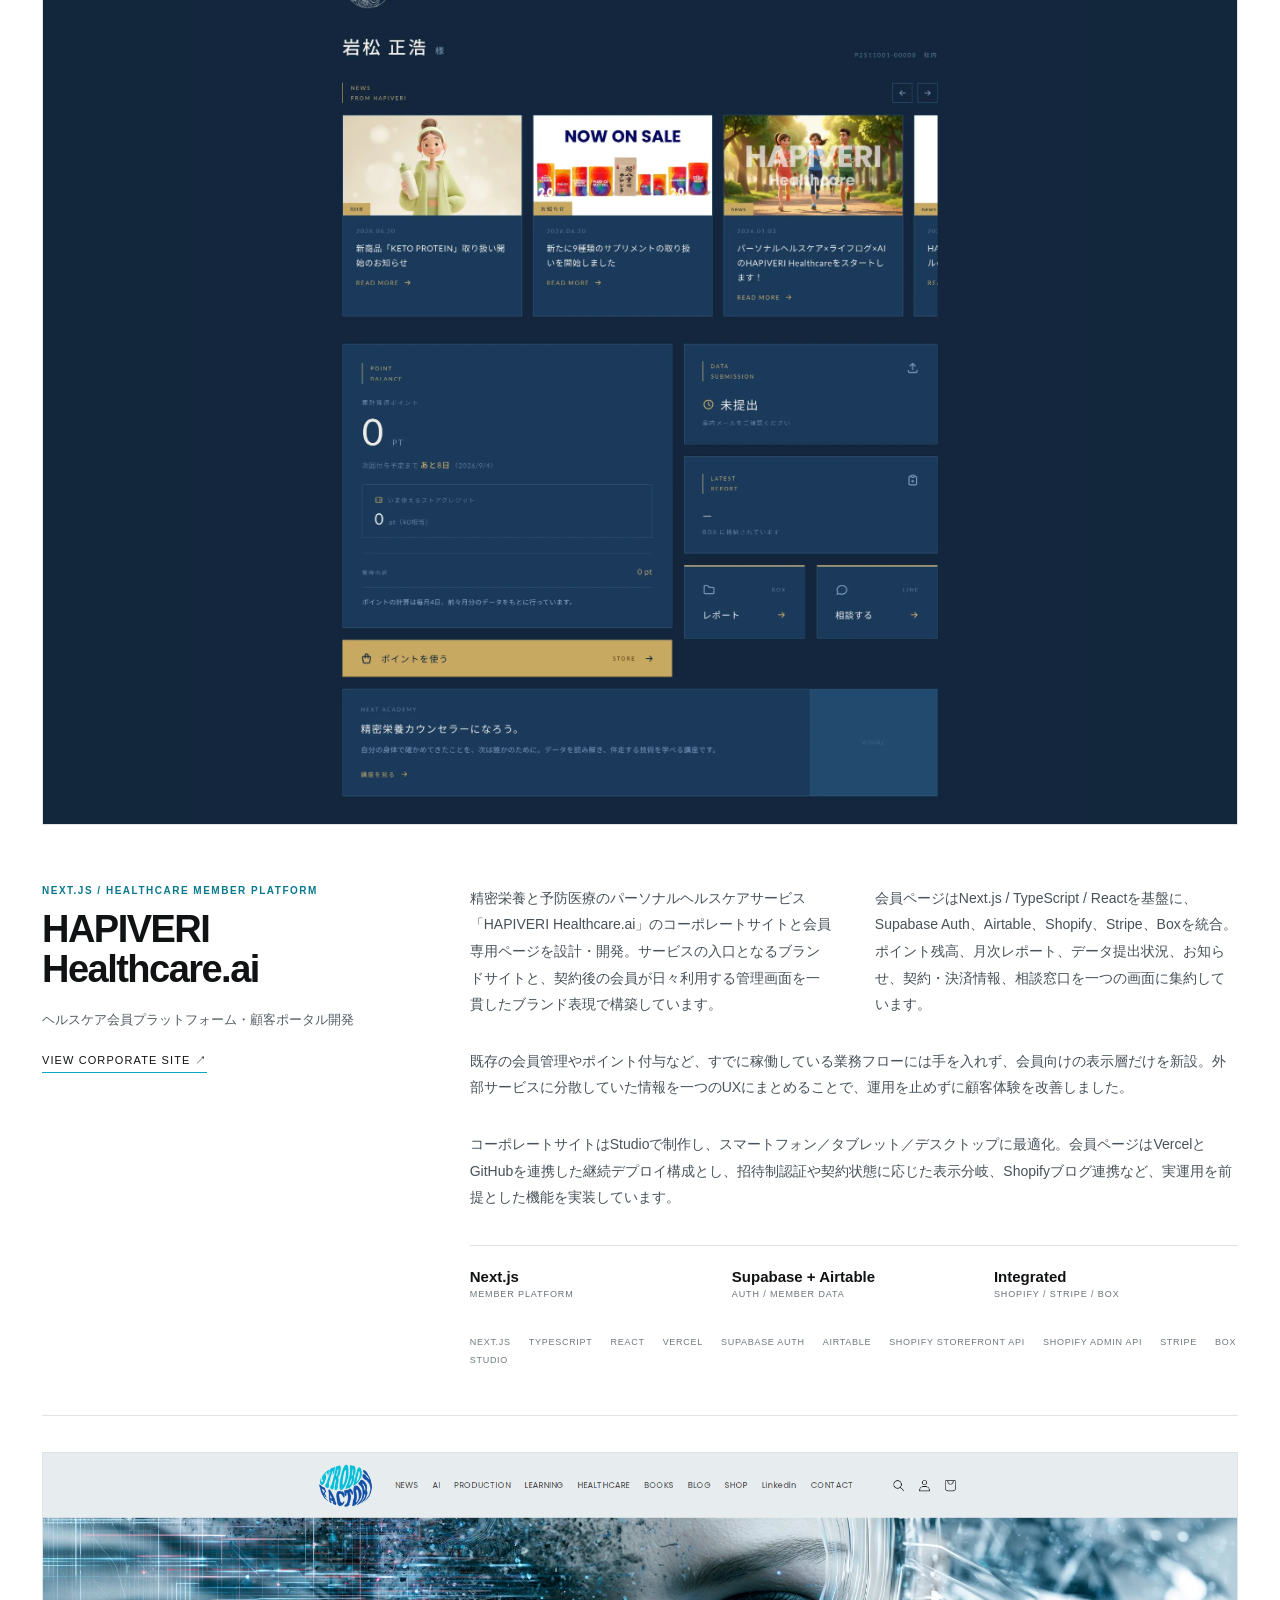
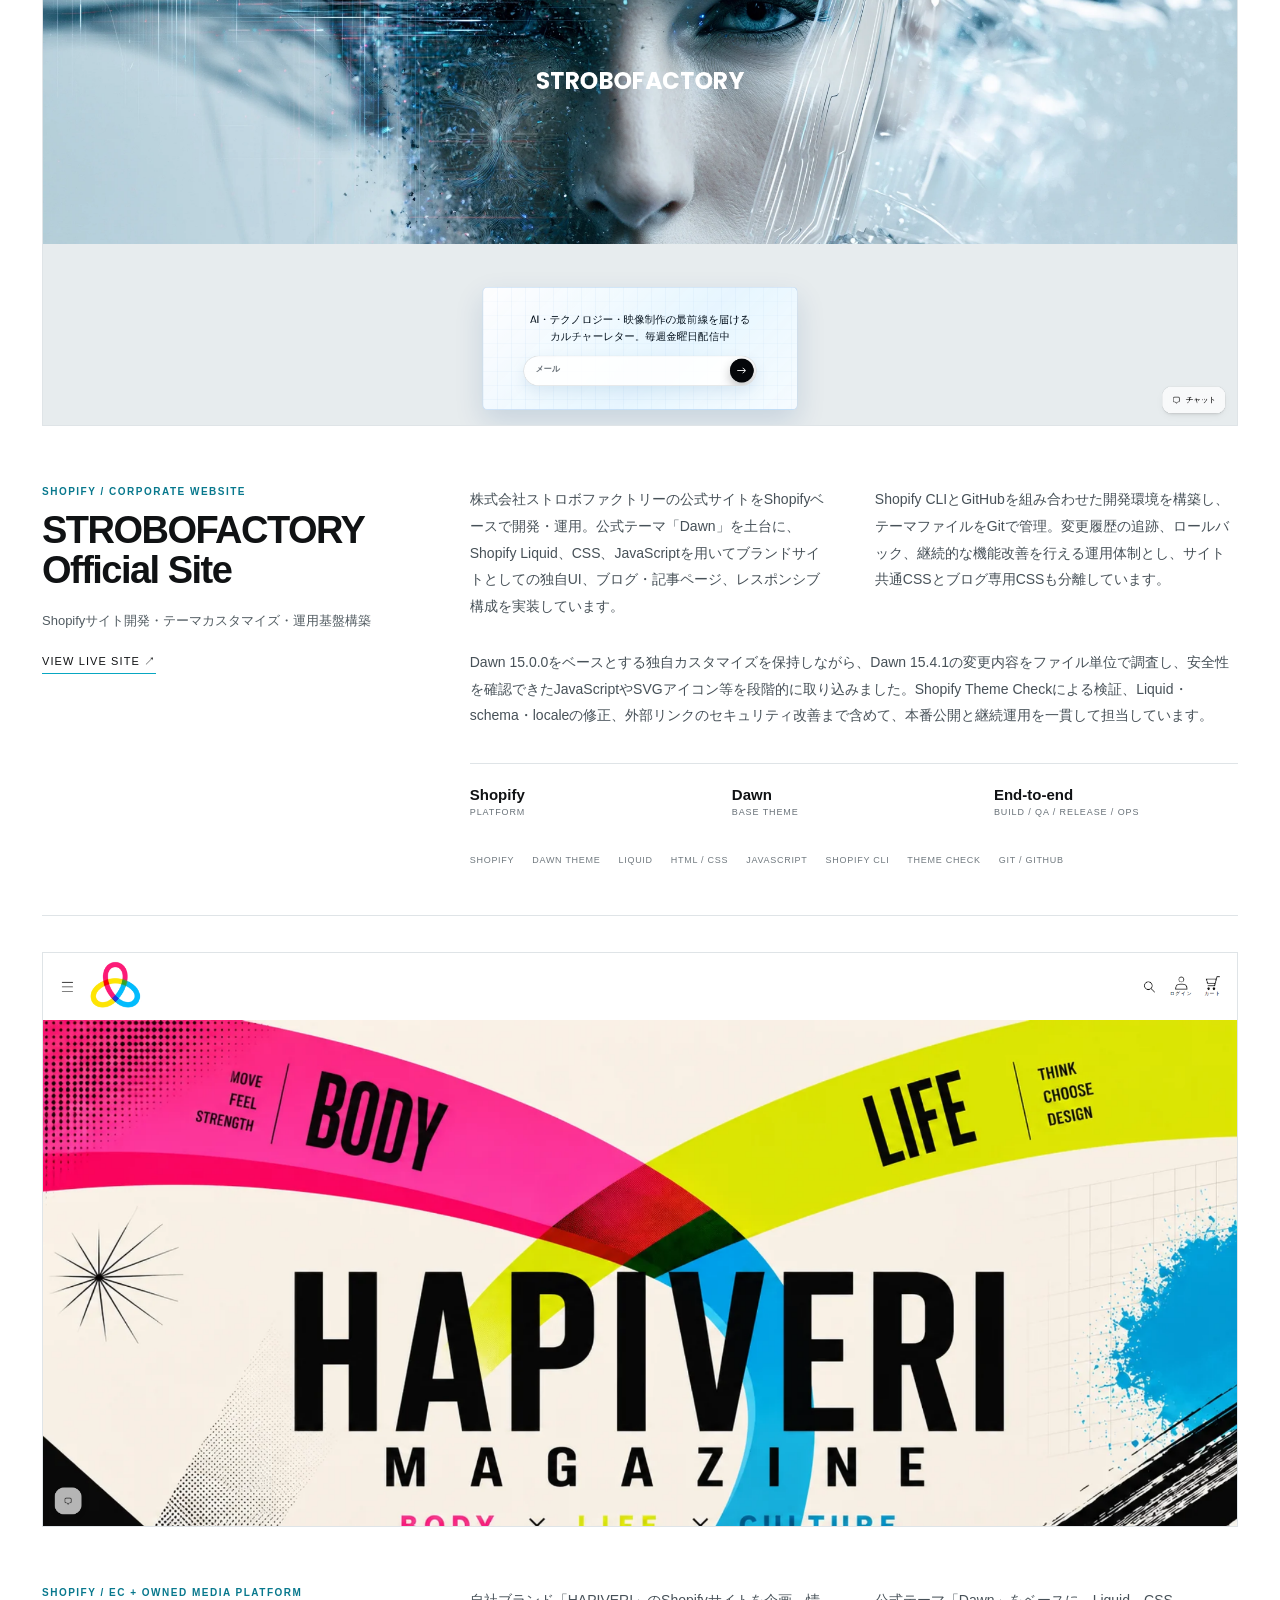
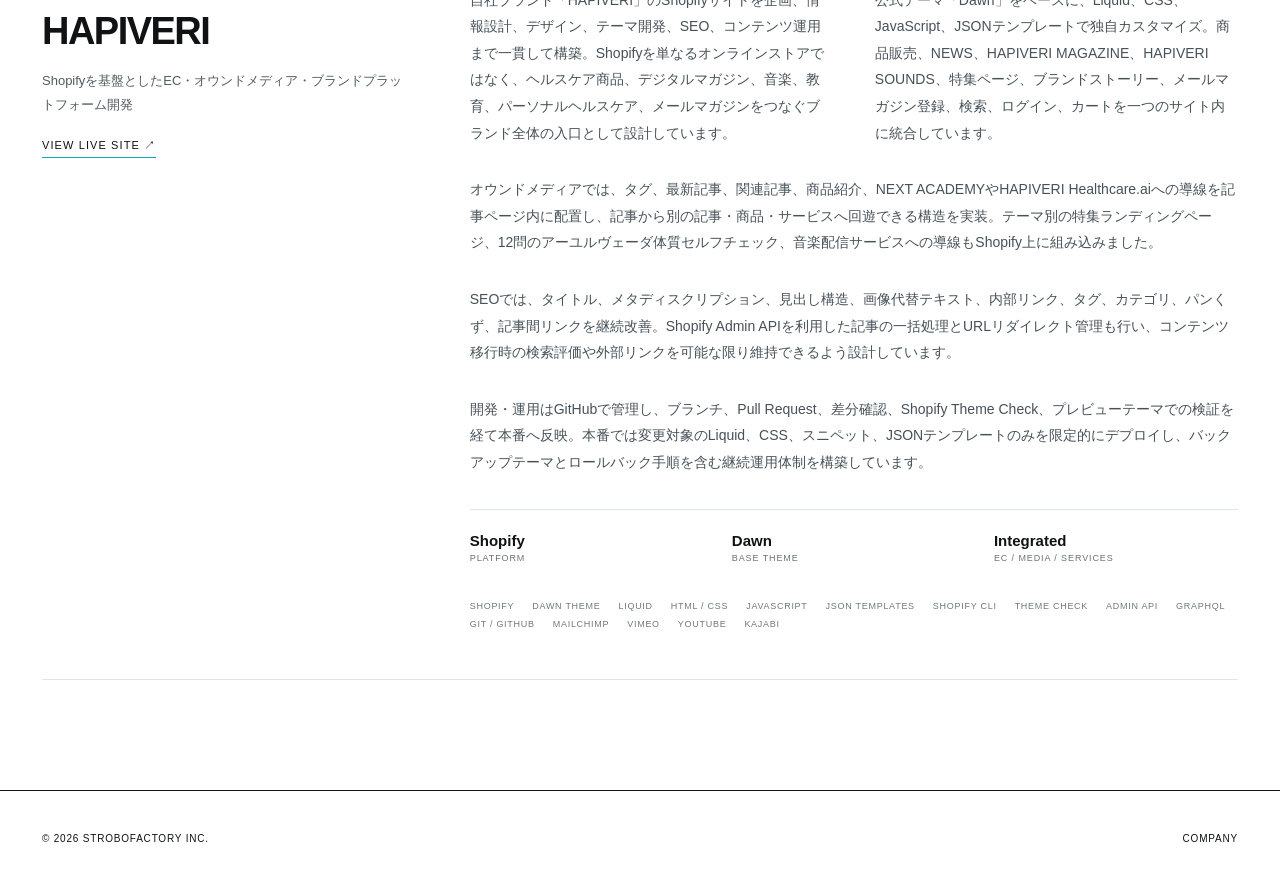
==== commit 5bc4aced: "Add THE COFFEE HOUSE portfolio case study" ====
--- a/index.html
+++ b/index.html
@@ -54,6 +54,26 @@
   <div class="systemsHead">
     <div><div class="kicker">CLIENT SYSTEMS / PLATFORMS</div><h2>Client systems &amp; platforms</h2></div>
   </div>
+  <article class="caseStudy">
+    <div class="caseVisual"><img src="/assets/the-coffee-house-site.jpg?v=20261013" alt="THE COFFEE HOUSE トップページ" loading="lazy" decoding="async" style="aspect-ratio:16/10;object-fit:cover;object-position:top center"></div>
+    <div class="caseIntro">
+      <p class="category">Next.js / Specialty Coffee Archive</p>
+      <h3>THE COFFEE HOUSE</h3>
+      <p class="desc">行った人が、その店の何を見たか。日本と世界のコーヒー店の記録。</p>
+      <a class="caseLink" href="https://thecoffeehouselist.com/" target="_blank" rel="noreferrer">thecoffeehouselist.com ↗</a>
+    </div>
+    <div class="caseBody">
+      <p>日本の独立系スペシャルティコーヒー店を、運営者が自分で足を運んで記録するWebサービスです。掲載のルールは三つ。チェーン店は載せない、点数も順位もつけない、行った人がその店で何を見たかを書く。広告や有料掲載は行わず、一次情報を自分で持ち、プラットフォームの評価軸に乗らない個人メディアとして企画、設計、実装、公開、運用までを一人で手がけています。</p>
+      <p>店ごとの情報は「未訪問・訪問済み・店舗確認済み」の三つの状態で管理しています。公開情報から集めた内容と、実際に確かめた内容を画面の上で区別するためです。一杯ごとの記録（産地・農園・品種・精製・焙煎日・淹れ方）を店に紐づけて蓄積し、記録が一定の件数と日数を超えた店にだけ、産地と精製の割合を表示します。母数が足りない段階で傾向を見せない判断は、画面ではなくデータベースのビューで完結させています。</p>
+      <p class="caseWide">見た目は完全なモノクロとシネスコ比（2.39:1）の写真に統一しました。アップロードした写真は自動でトリミング・縮小し、SVG フィルタでトーンを揃えています。日本語・英語・スペイン語・中国語・韓国語の5言語に対応していますが、店の本文は機械翻訳せず原文のまま出しています。住所からの座標は、Google の店舗データを使わず、国土地理院と OpenStreetMap で取得しています。管理画面では、店の追加・候補からの除外・公開の切り替え・座標の取得・CSV の一括取り込み・コラムの執筆までをブラウザで行えます。</p>
+      <div class="caseMeta">
+        <div><strong>5 languages</strong><span>ja / en / es / zh / ko</span></div>
+        <div><strong>48 shops / 34 areas</strong><span>2026年10月時点</span></div>
+        <div><strong>3 states</strong><span>未訪問・訪問済み・確認済み</span></div>
+      </div>
+      <div class="caseStack"><span>Next.js 15</span><span>App Router</span><span>Supabase</span><span>PostgreSQL</span><span>RLS</span><span>Auth</span><span>Storage</span><span>Vercel</span><span>国土地理院 住所検索API</span><span>OpenStreetMap Nominatim</span><span>Google Analytics 4</span><span>Mailchimp</span><span>RSS 2.0</span></div>
+    </div>
+  </article>
   <article class="caseStudy">
     <div class="caseVisual" style="background:#12263c"><img src="/assets/hapiveri-healthcare-member.webp" alt="HAPIVERI Healthcare.ai 会員ページ" loading="eager" decoding="async" style="aspect-ratio:auto;max-width:900px;margin:0 auto;object-fit:contain;background:#12263c"></div>
     <div class="caseIntro">
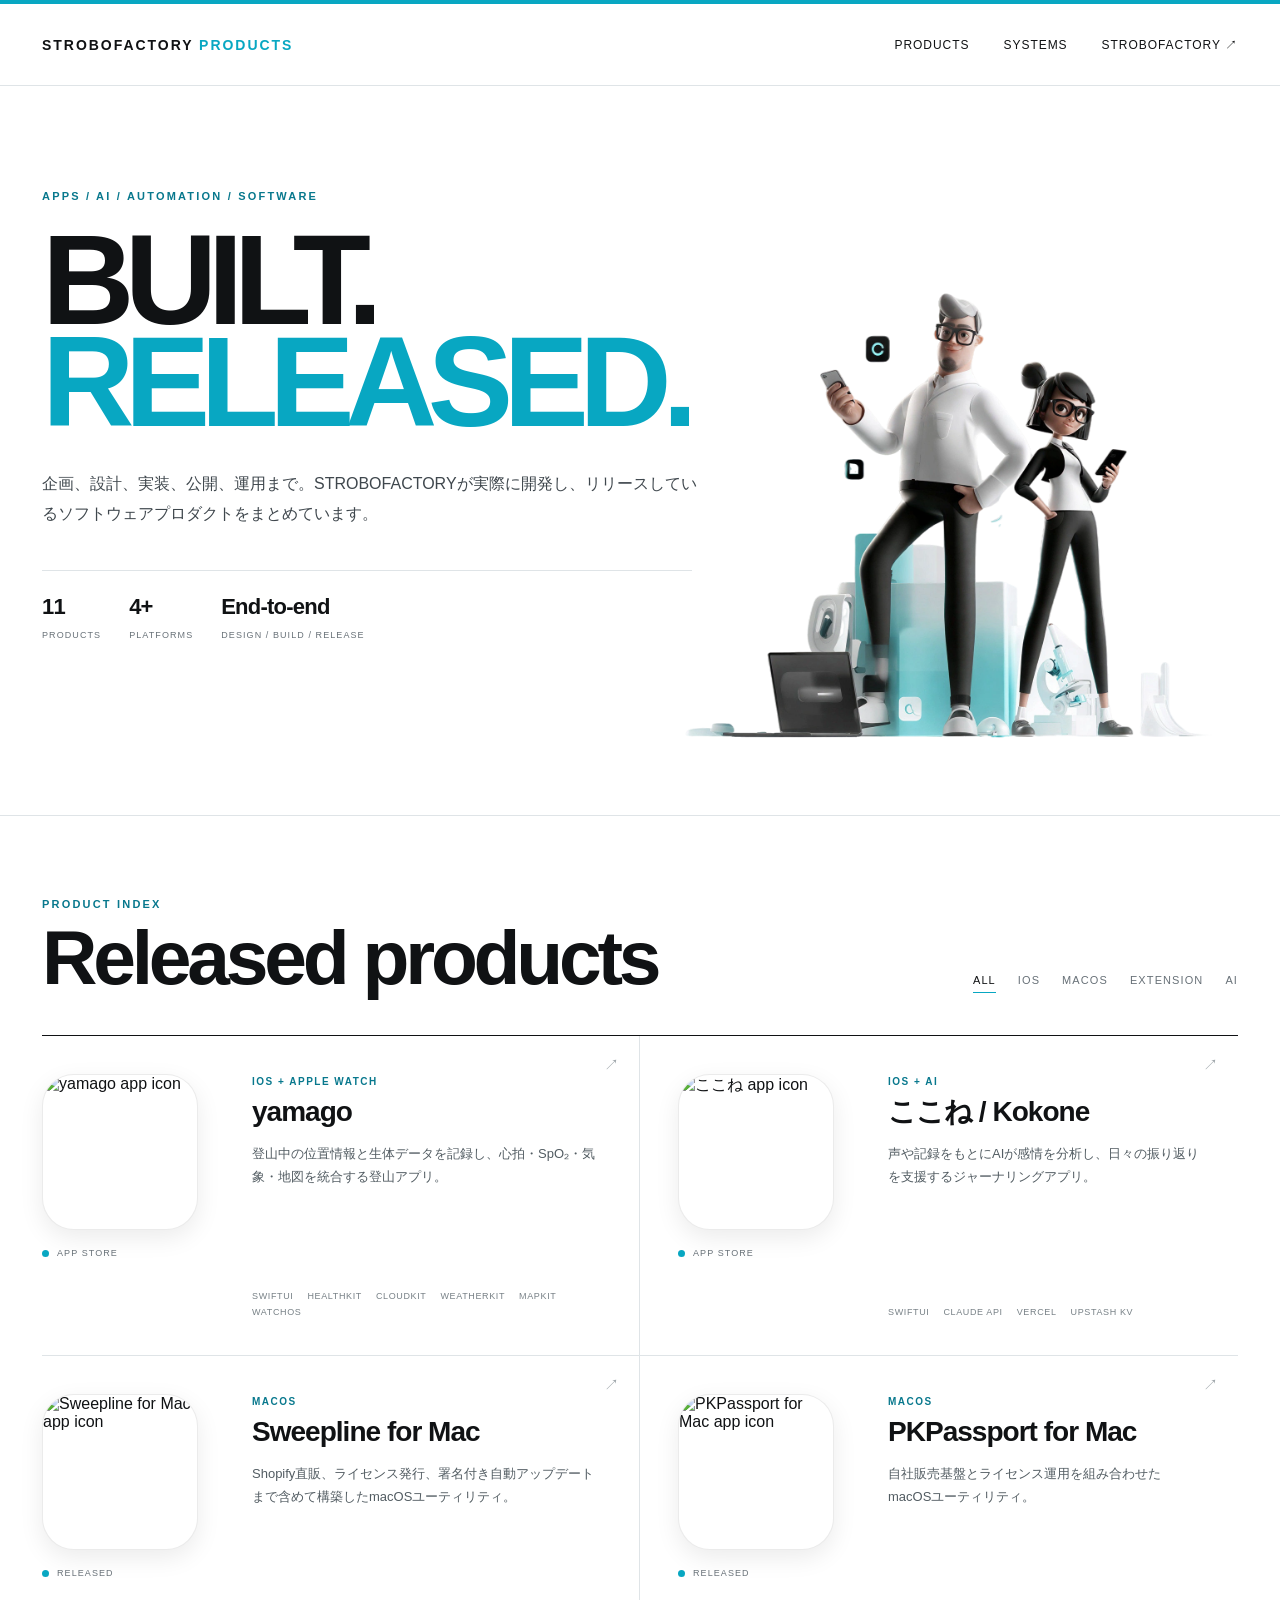
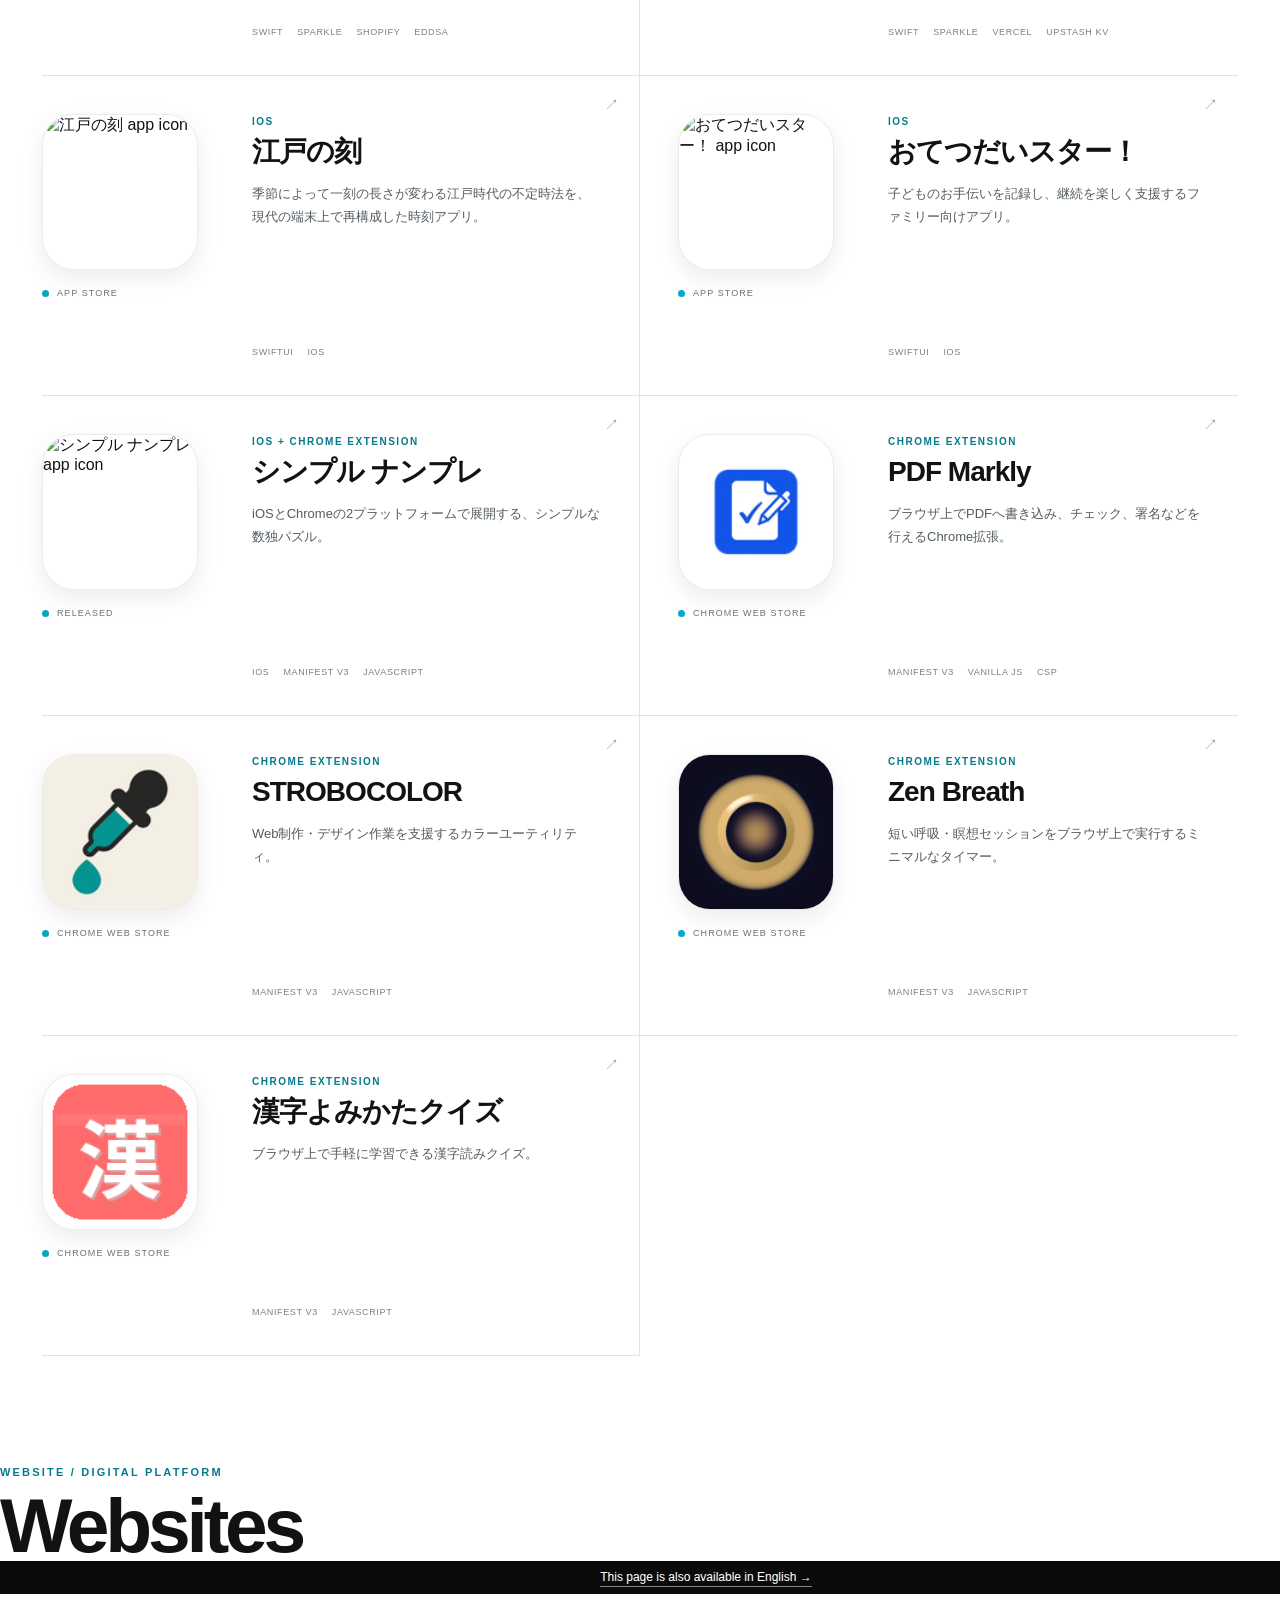
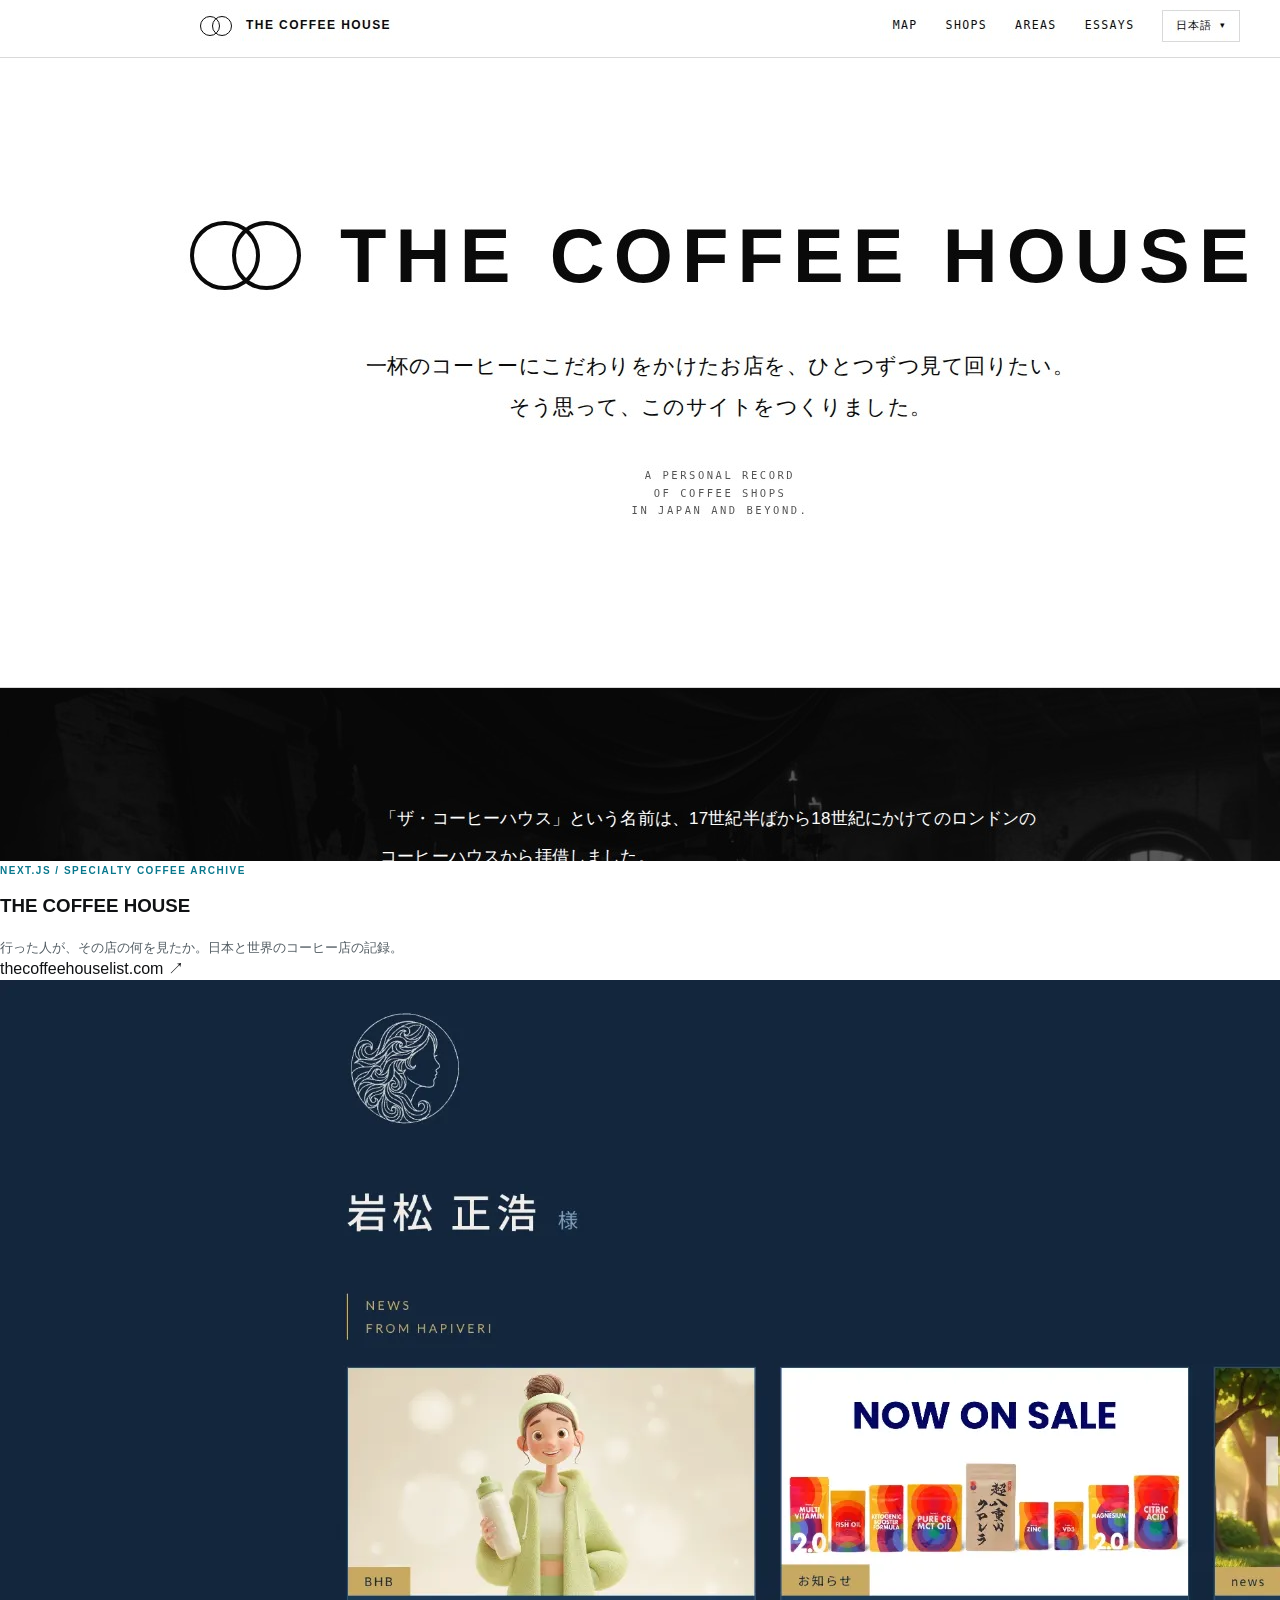
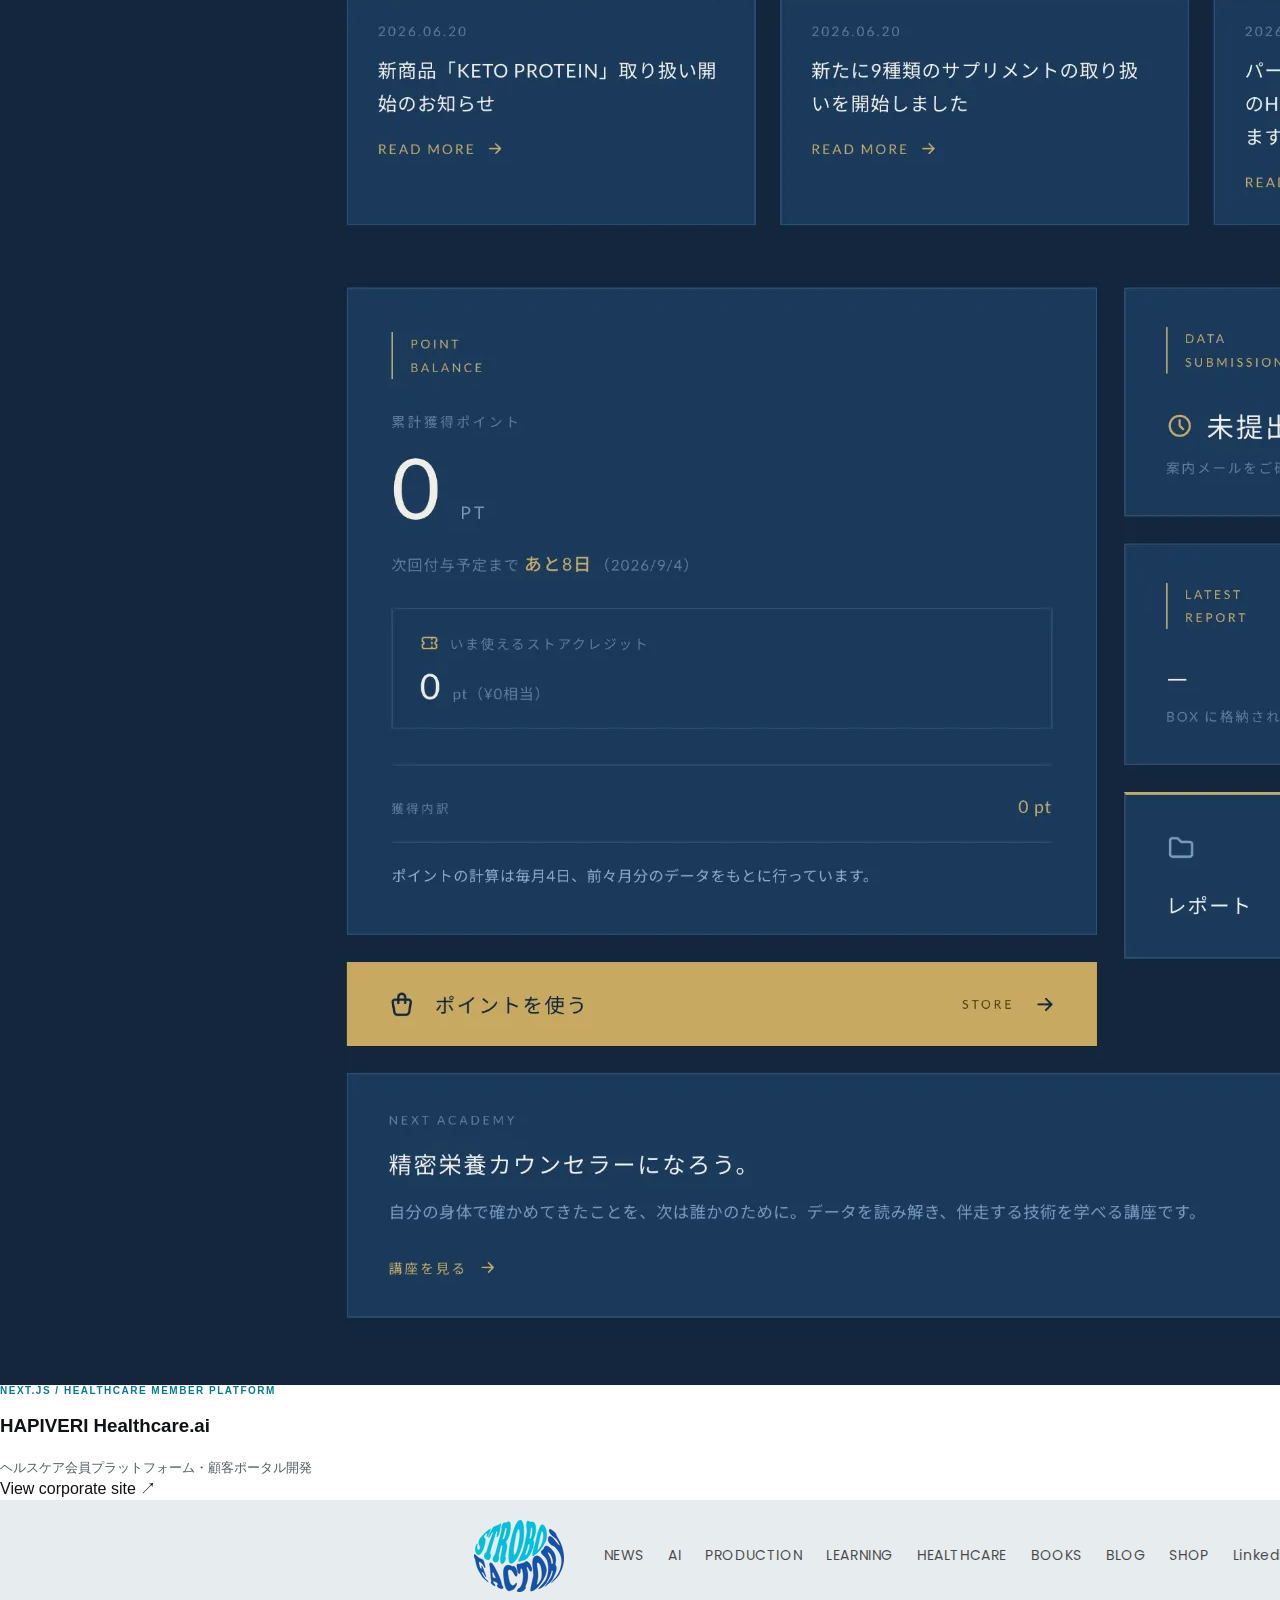
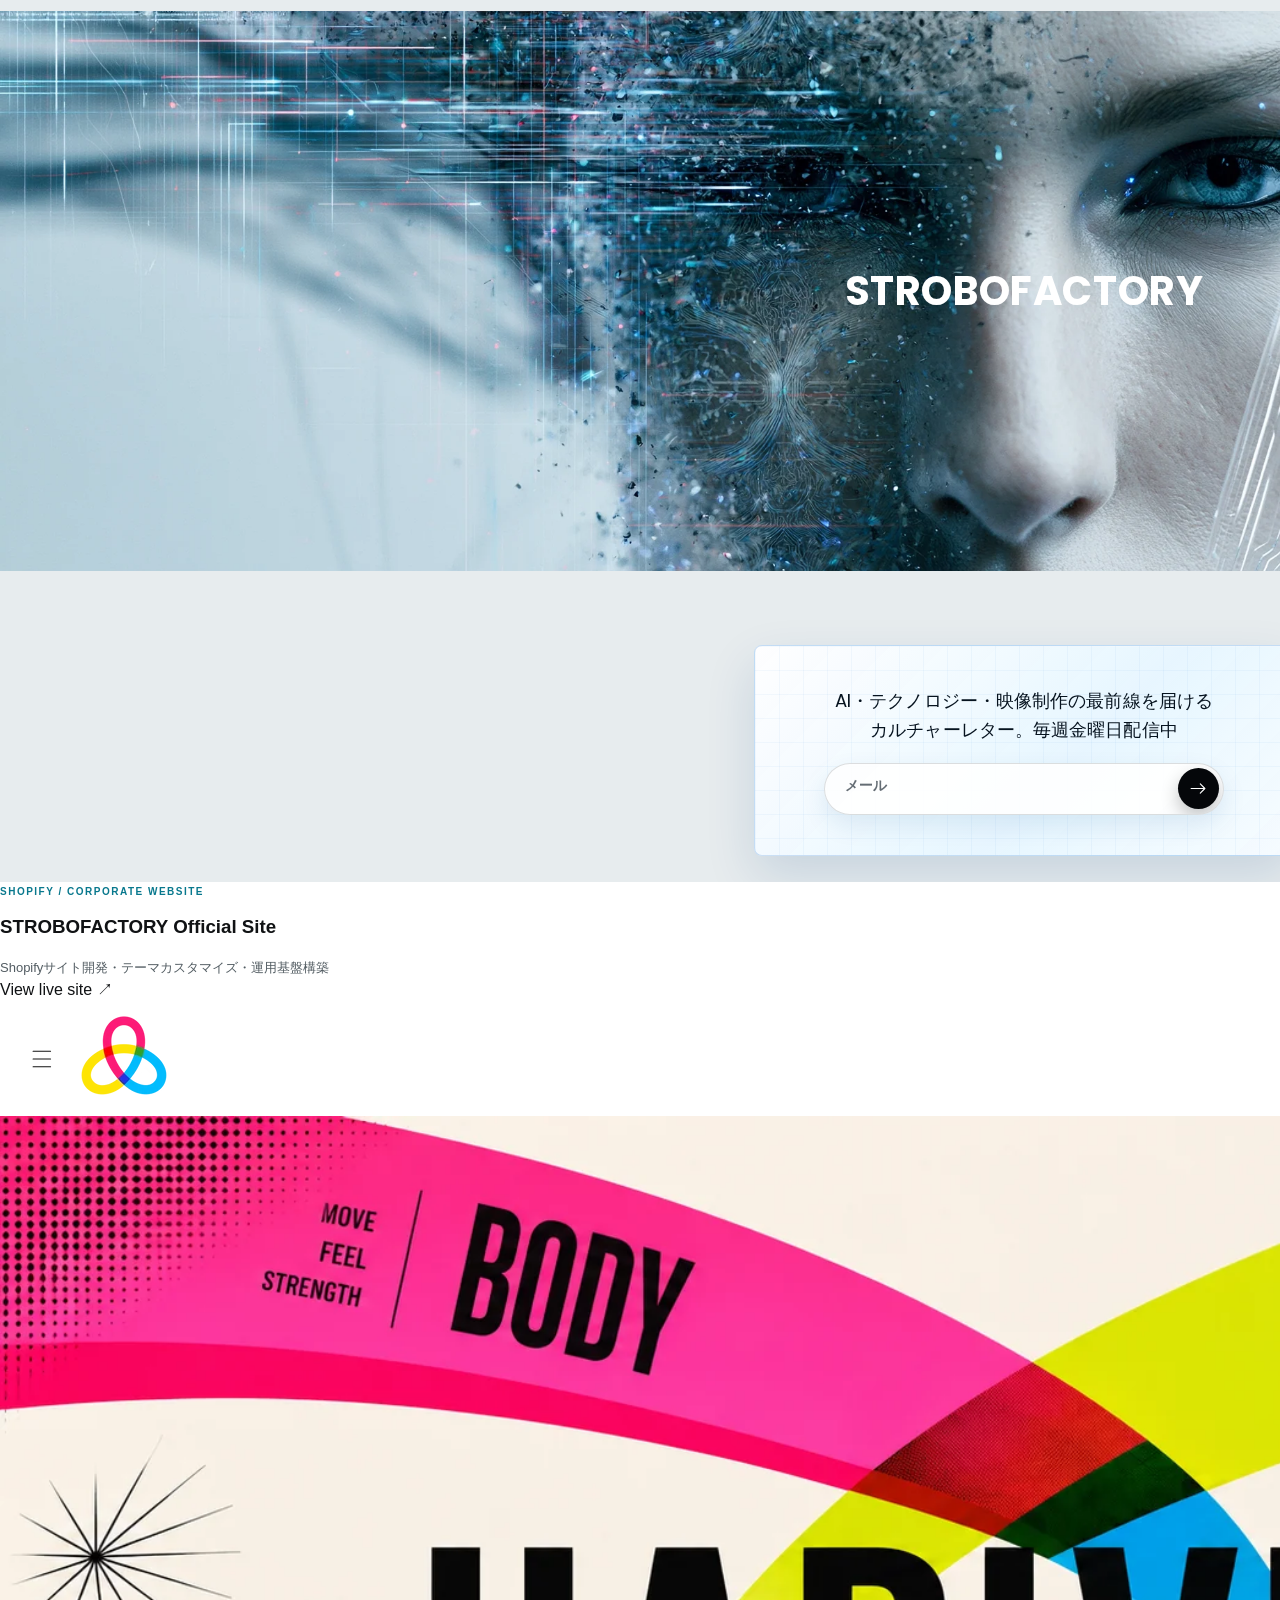
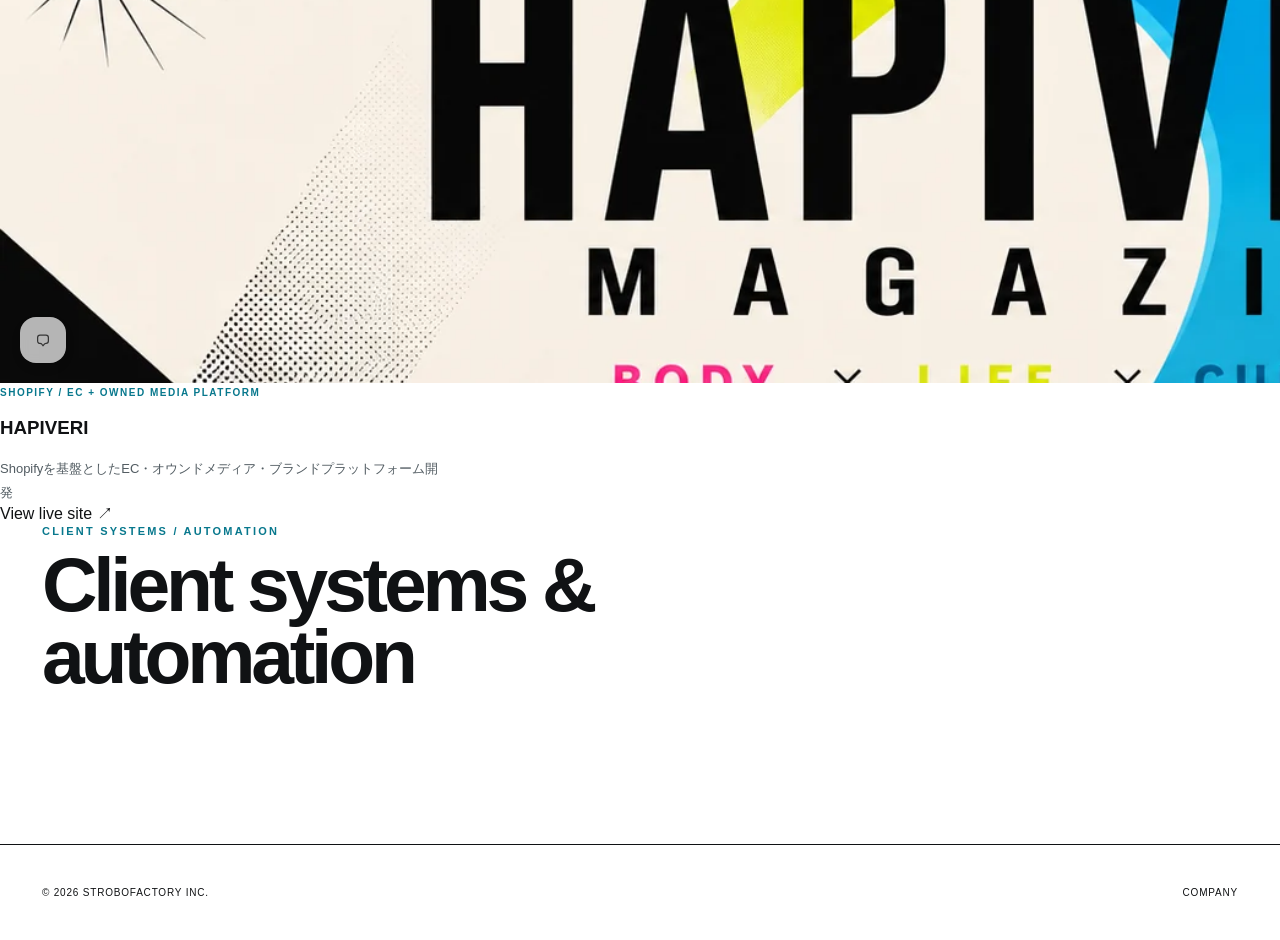
==== commit 0fcb1bd7: "Convert website portfolio to two-column cards" ====
--- a/index.html
+++ b/index.html
@@ -50,93 +50,57 @@
 <a class="card" data-category="Extension" href="https://chromewebstore.google.com/detail/hnideogonplnadlhacakcmdkcelkcoca?utm_source=item-share-cb" target="_blank" rel="noreferrer"><div class="cardTop"><div class="appIcon"><img src="/assets/kanji-yomikata.png" alt="漢字よみかたクイズ extension icon"></div><span class="status"><i></i>Chrome Web Store</span></div><div class="cardBody"><p class="category">Chrome Extension</p><h3>漢字よみかたクイズ</h3><p class="desc">ブラウザ上で手軽に学習できる漢字読みクイズ。</p><div class="stack"><span>Manifest V3</span><span>JavaScript</span></div></div><span class="cardFoot">↗</span></a>
 </div>
 </section>
+<section class="landingPages websitePages" id="websites">
+  <div class="landingHead">
+    <div><div class="kicker">WEBSITE / DIGITAL PLATFORM</div><h2>Websites</h2></div>
+  </div>
+  <div class="landingGrid">
+    <a class="landingCard" href="https://thecoffeehouselist.com/" target="_blank" rel="noreferrer">
+      <div class="landingShot"><img src="/assets/the-coffee-house-site.jpg?v=20261013" alt="THE COFFEE HOUSE トップページ" loading="lazy" decoding="async"></div>
+      <div class="landingInfo">
+        <p class="category">Next.js / Specialty Coffee Archive</p>
+        <h3>THE COFFEE HOUSE</h3>
+        <p class="desc">行った人が、その店の何を見たか。日本と世界のコーヒー店の記録。</p>
+        <span class="landingLink">thecoffeehouselist.com ↗</span>
+      </div>
+    </a>
+
+    <a class="landingCard" href="https://hapiveri-healthcare.ai/" target="_blank" rel="noreferrer">
+      <div class="landingShot" style="background:#12263c"><img src="/assets/hapiveri-healthcare-member.webp" alt="HAPIVERI Healthcare.ai 会員ページ" loading="lazy" decoding="async" style="object-fit:contain;background:#12263c"></div>
+      <div class="landingInfo">
+        <p class="category">Next.js / Healthcare Member Platform</p>
+        <h3>HAPIVERI Healthcare.ai</h3>
+        <p class="desc">ヘルスケア会員プラットフォーム・顧客ポータル開発</p>
+        <span class="landingLink">View corporate site ↗</span>
+      </div>
+    </a>
+
+    <a class="landingCard" href="https://strobofactory.net/" target="_blank" rel="noreferrer">
+      <div class="landingShot"><img src="/assets/strobofactory-site.png?v=20260911" alt="STROBOFACTORY公式サイトのトップページ" loading="lazy" decoding="async"></div>
+      <div class="landingInfo">
+        <p class="category">Shopify / Corporate Website</p>
+        <h3>STROBOFACTORY Official Site</h3>
+        <p class="desc">Shopifyサイト開発・テーマカスタマイズ・運用基盤構築</p>
+        <span class="landingLink">View live site ↗</span>
+      </div>
+    </a>
+
+    <a class="landingCard" href="https://hapiveri.com/" target="_blank" rel="noreferrer">
+      <div class="landingShot"><img src="/assets/hapiveri-site.png?v=20260911" alt="HAPIVERI公式サイトのトップページ" loading="lazy" decoding="async"></div>
+      <div class="landingInfo">
+        <p class="category">Shopify / EC + Owned Media Platform</p>
+        <h3>HAPIVERI</h3>
+        <p class="desc">Shopifyを基盤としたEC・オウンドメディア・ブランドプラットフォーム開発</p>
+        <span class="landingLink">View live site ↗</span>
+      </div>
+    </a>
+  </div>
+</section>
+
 <section class="systems" id="systems">
   <div class="systemsHead">
-    <div><div class="kicker">CLIENT SYSTEMS / PLATFORMS</div><h2>Client systems &amp; platforms</h2></div>
+    <div><div class="kicker">CLIENT SYSTEMS / AUTOMATION</div><h2>Client systems &amp; automation</h2></div>
   </div>
-  <article class="caseStudy">
-    <div class="caseVisual"><img src="/assets/the-coffee-house-site.jpg?v=20261013" alt="THE COFFEE HOUSE トップページ" loading="lazy" decoding="async" style="aspect-ratio:16/10;object-fit:cover;object-position:top center"></div>
-    <div class="caseIntro">
-      <p class="category">Next.js / Specialty Coffee Archive</p>
-      <h3>THE COFFEE HOUSE</h3>
-      <p class="desc">行った人が、その店の何を見たか。日本と世界のコーヒー店の記録。</p>
-      <a class="caseLink" href="https://thecoffeehouselist.com/" target="_blank" rel="noreferrer">thecoffeehouselist.com ↗</a>
-    </div>
-    <div class="caseBody">
-      <p>日本の独立系スペシャルティコーヒー店を、運営者が自分で足を運んで記録するWebサービスです。掲載のルールは三つ。チェーン店は載せない、点数も順位もつけない、行った人がその店で何を見たかを書く。広告や有料掲載は行わず、一次情報を自分で持ち、プラットフォームの評価軸に乗らない個人メディアとして企画、設計、実装、公開、運用までを一人で手がけています。</p>
-      <p>店ごとの情報は「未訪問・訪問済み・店舗確認済み」の三つの状態で管理しています。公開情報から集めた内容と、実際に確かめた内容を画面の上で区別するためです。一杯ごとの記録（産地・農園・品種・精製・焙煎日・淹れ方）を店に紐づけて蓄積し、記録が一定の件数と日数を超えた店にだけ、産地と精製の割合を表示します。母数が足りない段階で傾向を見せない判断は、画面ではなくデータベースのビューで完結させています。</p>
-      <p class="caseWide">見た目は完全なモノクロとシネスコ比（2.39:1）の写真に統一しました。アップロードした写真は自動でトリミング・縮小し、SVG フィルタでトーンを揃えています。日本語・英語・スペイン語・中国語・韓国語の5言語に対応していますが、店の本文は機械翻訳せず原文のまま出しています。住所からの座標は、Google の店舗データを使わず、国土地理院と OpenStreetMap で取得しています。管理画面では、店の追加・候補からの除外・公開の切り替え・座標の取得・CSV の一括取り込み・コラムの執筆までをブラウザで行えます。</p>
-      <div class="caseMeta">
-        <div><strong>5 languages</strong><span>ja / en / es / zh / ko</span></div>
-        <div><strong>48 shops / 34 areas</strong><span>2026年10月時点</span></div>
-        <div><strong>3 states</strong><span>未訪問・訪問済み・確認済み</span></div>
-      </div>
-      <div class="caseStack"><span>Next.js 15</span><span>App Router</span><span>Supabase</span><span>PostgreSQL</span><span>RLS</span><span>Auth</span><span>Storage</span><span>Vercel</span><span>国土地理院 住所検索API</span><span>OpenStreetMap Nominatim</span><span>Google Analytics 4</span><span>Mailchimp</span><span>RSS 2.0</span></div>
-    </div>
-  </article>
-  <article class="caseStudy">
-    <div class="caseVisual" style="background:#12263c"><img src="/assets/hapiveri-healthcare-member.webp" alt="HAPIVERI Healthcare.ai 会員ページ" loading="eager" decoding="async" style="aspect-ratio:auto;max-width:900px;margin:0 auto;object-fit:contain;background:#12263c"></div>
-    <div class="caseIntro">
-      <p class="category">Next.js / Healthcare Member Platform</p>
-      <h3>HAPIVERI Healthcare.ai</h3>
-      <p class="desc">ヘルスケア会員プラットフォーム・顧客ポータル開発</p>
-      <a class="caseLink" href="https://hapiveri-healthcare.ai/" target="_blank" rel="noreferrer">View corporate site ↗</a>
-    </div>
-    <div class="caseBody">
-      <p>精密栄養と予防医療のパーソナルヘルスケアサービス「HAPIVERI Healthcare.ai」のコーポレートサイトと会員専用ページを設計・開発。サービスの入口となるブランドサイトと、契約後の会員が日々利用する管理画面を一貫したブランド表現で構築しています。</p>
-      <p>会員ページはNext.js / TypeScript / Reactを基盤に、Supabase Auth、Airtable、Shopify、Stripe、Boxを統合。ポイント残高、月次レポート、データ提出状況、お知らせ、契約・決済情報、相談窓口を一つの画面に集約しています。</p>
-      <p class="caseWide">既存の会員管理やポイント付与など、すでに稼働している業務フローには手を入れず、会員向けの表示層だけを新設。外部サービスに分散していた情報を一つのUXにまとめることで、運用を止めずに顧客体験を改善しました。</p>
-      <p class="caseWide">コーポレートサイトはStudioで制作し、スマートフォン／タブレット／デスクトップに最適化。会員ページはVercelとGitHubを連携した継続デプロイ構成とし、招待制認証や契約状態に応じた表示分岐、Shopifyブログ連携など、実運用を前提とした機能を実装しています。</p>
-      <div class="caseMeta">
-        <div><strong>Next.js</strong><span>Member platform</span></div>
-        <div><strong>Supabase + Airtable</strong><span>Auth / Member data</span></div>
-        <div><strong>Integrated</strong><span>Shopify / Stripe / Box</span></div>
-      </div>
-      <div class="caseStack"><span>Next.js</span><span>TypeScript</span><span>React</span><span>Vercel</span><span>Supabase Auth</span><span>Airtable</span><span>Shopify Storefront API</span><span>Shopify Admin API</span><span>Stripe</span><span>Box</span><span>Studio</span></div>
-    </div>
-  </article>
-  <article class="caseStudy">
-    <div class="caseVisual"><img src="/assets/strobofactory-site.png?v=20260911" alt="STROBOFACTORY公式サイトのトップページ" loading="eager" decoding="async"></div>
-    <div class="caseIntro">
-      <p class="category">Shopify / Corporate Website</p>
-      <h3>STROBOFACTORY Official Site</h3>
-      <p class="desc">Shopifyサイト開発・テーマカスタマイズ・運用基盤構築</p>
-      <a class="caseLink" href="https://strobofactory.net/" target="_blank" rel="noreferrer">View live site ↗</a>
-    </div>
-    <div class="caseBody">
-      <p>株式会社ストロボファクトリーの公式サイトをShopifyベースで開発・運用。公式テーマ「Dawn」を土台に、Shopify Liquid、CSS、JavaScriptを用いてブランドサイトとしての独自UI、ブログ・記事ページ、レスポンシブ構成を実装しています。</p>
-      <p>Shopify CLIとGitHubを組み合わせた開発環境を構築し、テーマファイルをGitで管理。変更履歴の追跡、ロールバック、継続的な機能改善を行える運用体制とし、サイト共通CSSとブログ専用CSSも分離しています。</p>
-      <p class="caseWide">Dawn 15.0.0をベースとする独自カスタマイズを保持しながら、Dawn 15.4.1の変更内容をファイル単位で調査し、安全性を確認できたJavaScriptやSVGアイコン等を段階的に取り込みました。Shopify Theme Checkによる検証、Liquid・schema・localeの修正、外部リンクのセキュリティ改善まで含めて、本番公開と継続運用を一貫して担当しています。</p>
-      <div class="caseMeta">
-        <div><strong>Shopify</strong><span>Platform</span></div>
-        <div><strong>Dawn</strong><span>Base theme</span></div>
-        <div><strong>End-to-end</strong><span>Build / QA / Release / Ops</span></div>
-      </div>
-      <div class="caseStack"><span>Shopify</span><span>Dawn Theme</span><span>Liquid</span><span>HTML / CSS</span><span>JavaScript</span><span>Shopify CLI</span><span>Theme Check</span><span>Git / GitHub</span></div>
-    </div>
-  </article>
-  <article class="caseStudy">
-    <div class="caseVisual"><img src="/assets/hapiveri-site.png?v=20260911" alt="HAPIVERI公式サイトのトップページ" loading="eager" decoding="async"></div>
-    <div class="caseIntro">
-      <p class="category">Shopify / EC + Owned Media Platform</p>
-      <h3>HAPIVERI</h3>
-      <p class="desc">Shopifyを基盤としたEC・オウンドメディア・ブランドプラットフォーム開発</p>
-      <a class="caseLink" href="https://hapiveri.com/" target="_blank" rel="noreferrer">View live site ↗</a>
-    </div>
-    <div class="caseBody">
-      <p>自社ブランド「HAPIVERI」のShopifyサイトを企画、情報設計、デザイン、テーマ開発、SEO、コンテンツ運用まで一貫して構築。Shopifyを単なるオンラインストアではなく、ヘルスケア商品、デジタルマガジン、音楽、教育、パーソナルヘルスケア、メールマガジンをつなぐブランド全体の入口として設計しています。</p>
-      <p>公式テーマ「Dawn」をベースに、Liquid、CSS、JavaScript、JSONテンプレートで独自カスタマイズ。商品販売、NEWS、HAPIVERI MAGAZINE、HAPIVERI SOUNDS、特集ページ、ブランドストーリー、メールマガジン登録、検索、ログイン、カートを一つのサイト内に統合しています。</p>
-      <p class="caseWide">オウンドメディアでは、タグ、最新記事、関連記事、商品紹介、NEXT ACADEMYやHAPIVERI Healthcare.aiへの導線を記事ページ内に配置し、記事から別の記事・商品・サービスへ回遊できる構造を実装。テーマ別の特集ランディングページ、12問のアーユルヴェーダ体質セルフチェック、音楽配信サービスへの導線もShopify上に組み込みました。</p>
-      <p class="caseWide">SEOでは、タイトル、メタディスクリプション、見出し構造、画像代替テキスト、内部リンク、タグ、カテゴリ、パンくず、記事間リンクを継続改善。Shopify Admin APIを利用した記事の一括処理とURLリダイレクト管理も行い、コンテンツ移行時の検索評価や外部リンクを可能な限り維持できるよう設計しています。</p>
-      <p class="caseWide">開発・運用はGitHubで管理し、ブランチ、Pull Request、差分確認、Shopify Theme Check、プレビューテーマでの検証を経て本番へ反映。本番では変更対象のLiquid、CSS、スニペット、JSONテンプレートのみを限定的にデプロイし、バックアップテーマとロールバック手順を含む継続運用体制を構築しています。</p>
-      <div class="caseMeta">
-        <div><strong>Shopify</strong><span>Platform</span></div>
-        <div><strong>Dawn</strong><span>Base theme</span></div>
-        <div><strong>Integrated</strong><span>EC / Media / Services</span></div>
-      </div>
-      <div class="caseStack"><span>Shopify</span><span>Dawn Theme</span><span>Liquid</span><span>HTML / CSS</span><span>JavaScript</span><span>JSON Templates</span><span>Shopify CLI</span><span>Theme Check</span><span>Admin API</span><span>GraphQL</span><span>Git / GitHub</span><span>Mailchimp</span><span>Vimeo</span><span>YouTube</span><span>Kajabi</span></div>
-    </div>
-  </article>
 </section>
 </main>
 <footer><div>© 2026 STROBOFACTORY Inc.</div><div class="footerLinks"><a href="https://strobofactory.net/" target="_blank" rel="noreferrer">Company</a></div></footer>
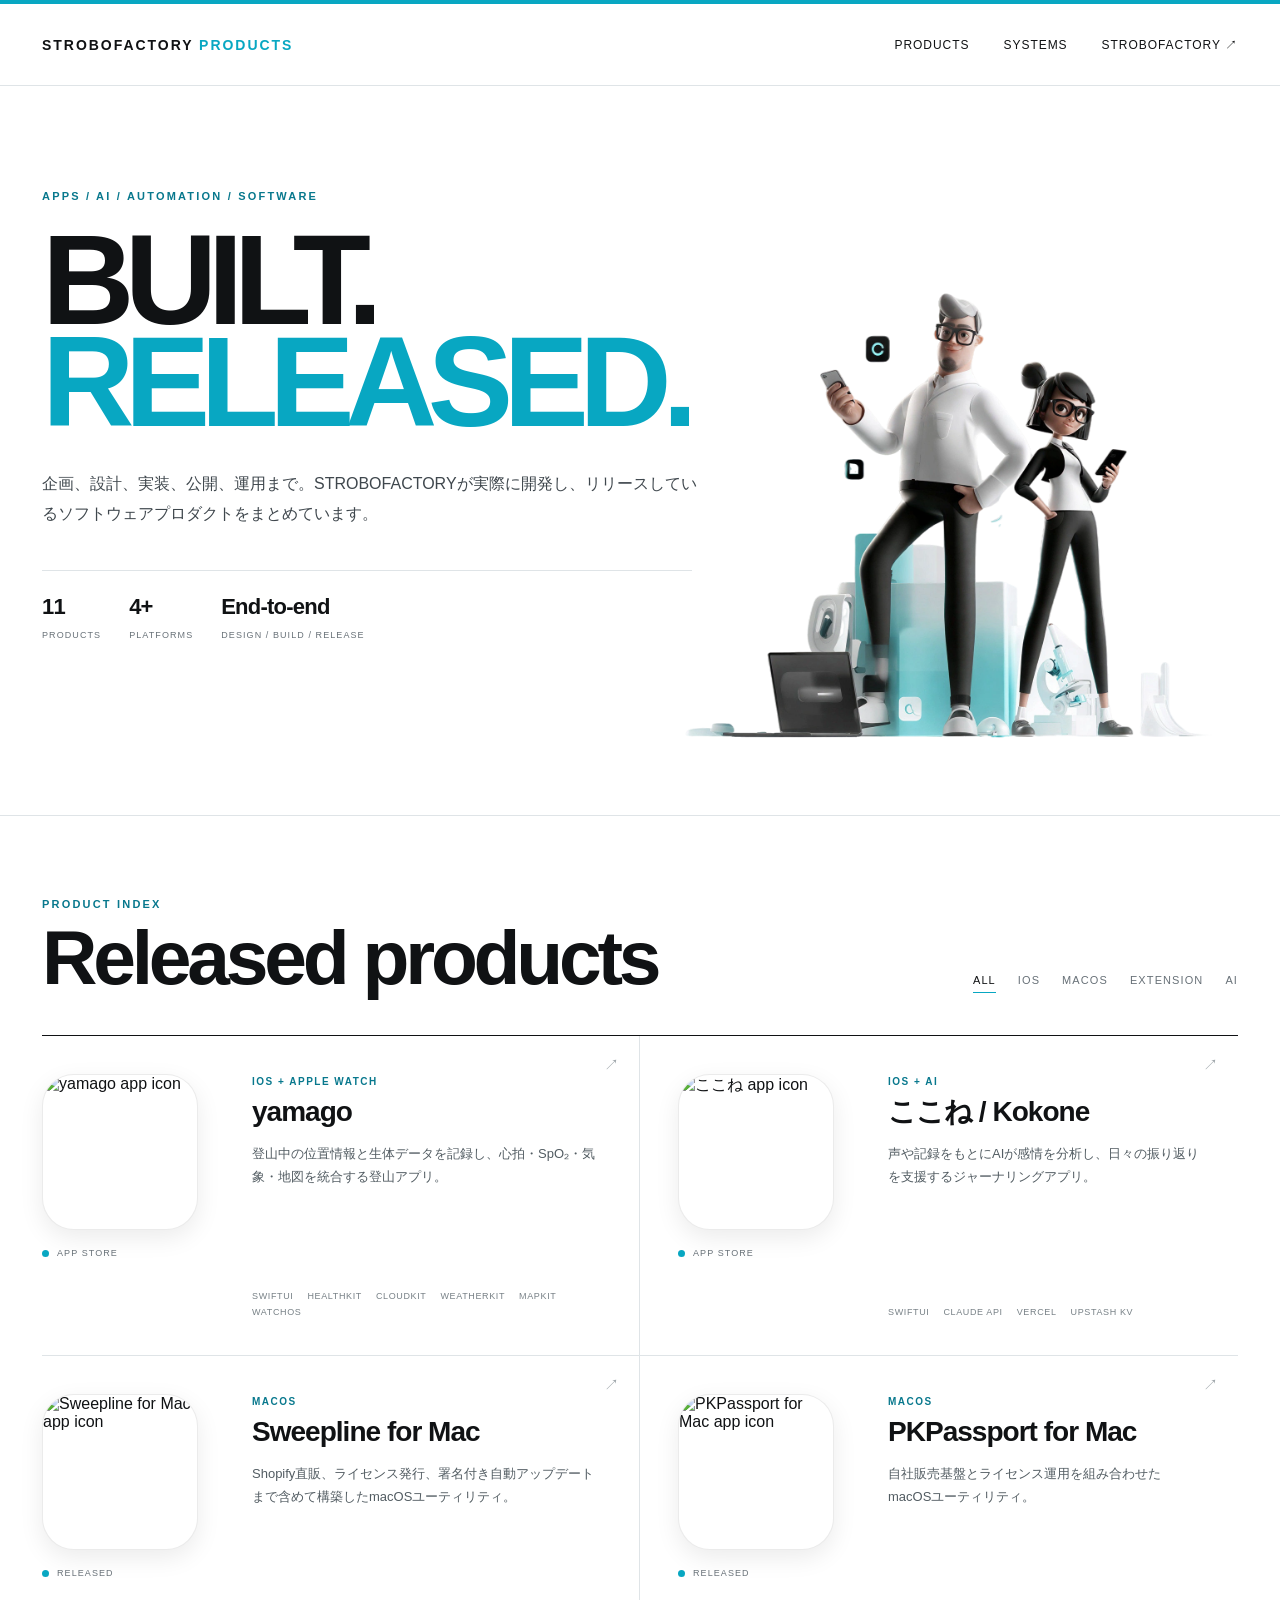
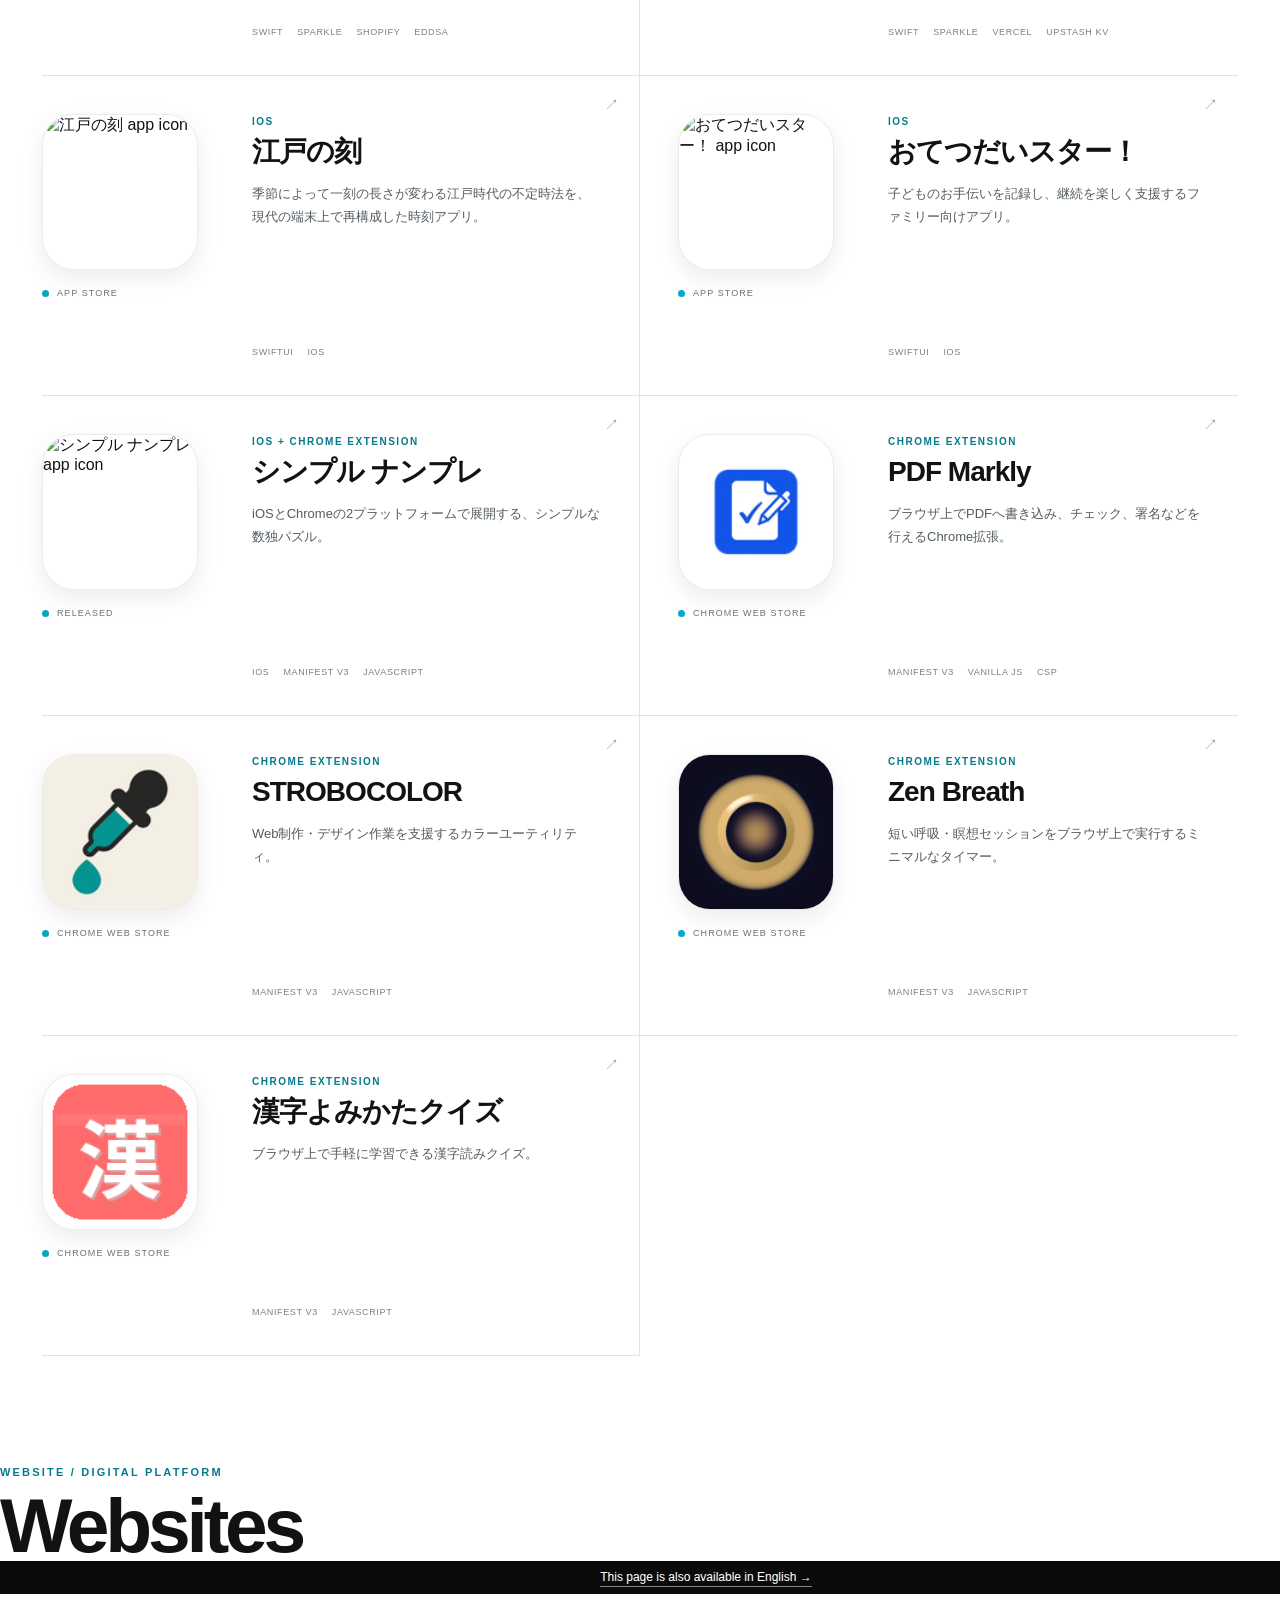
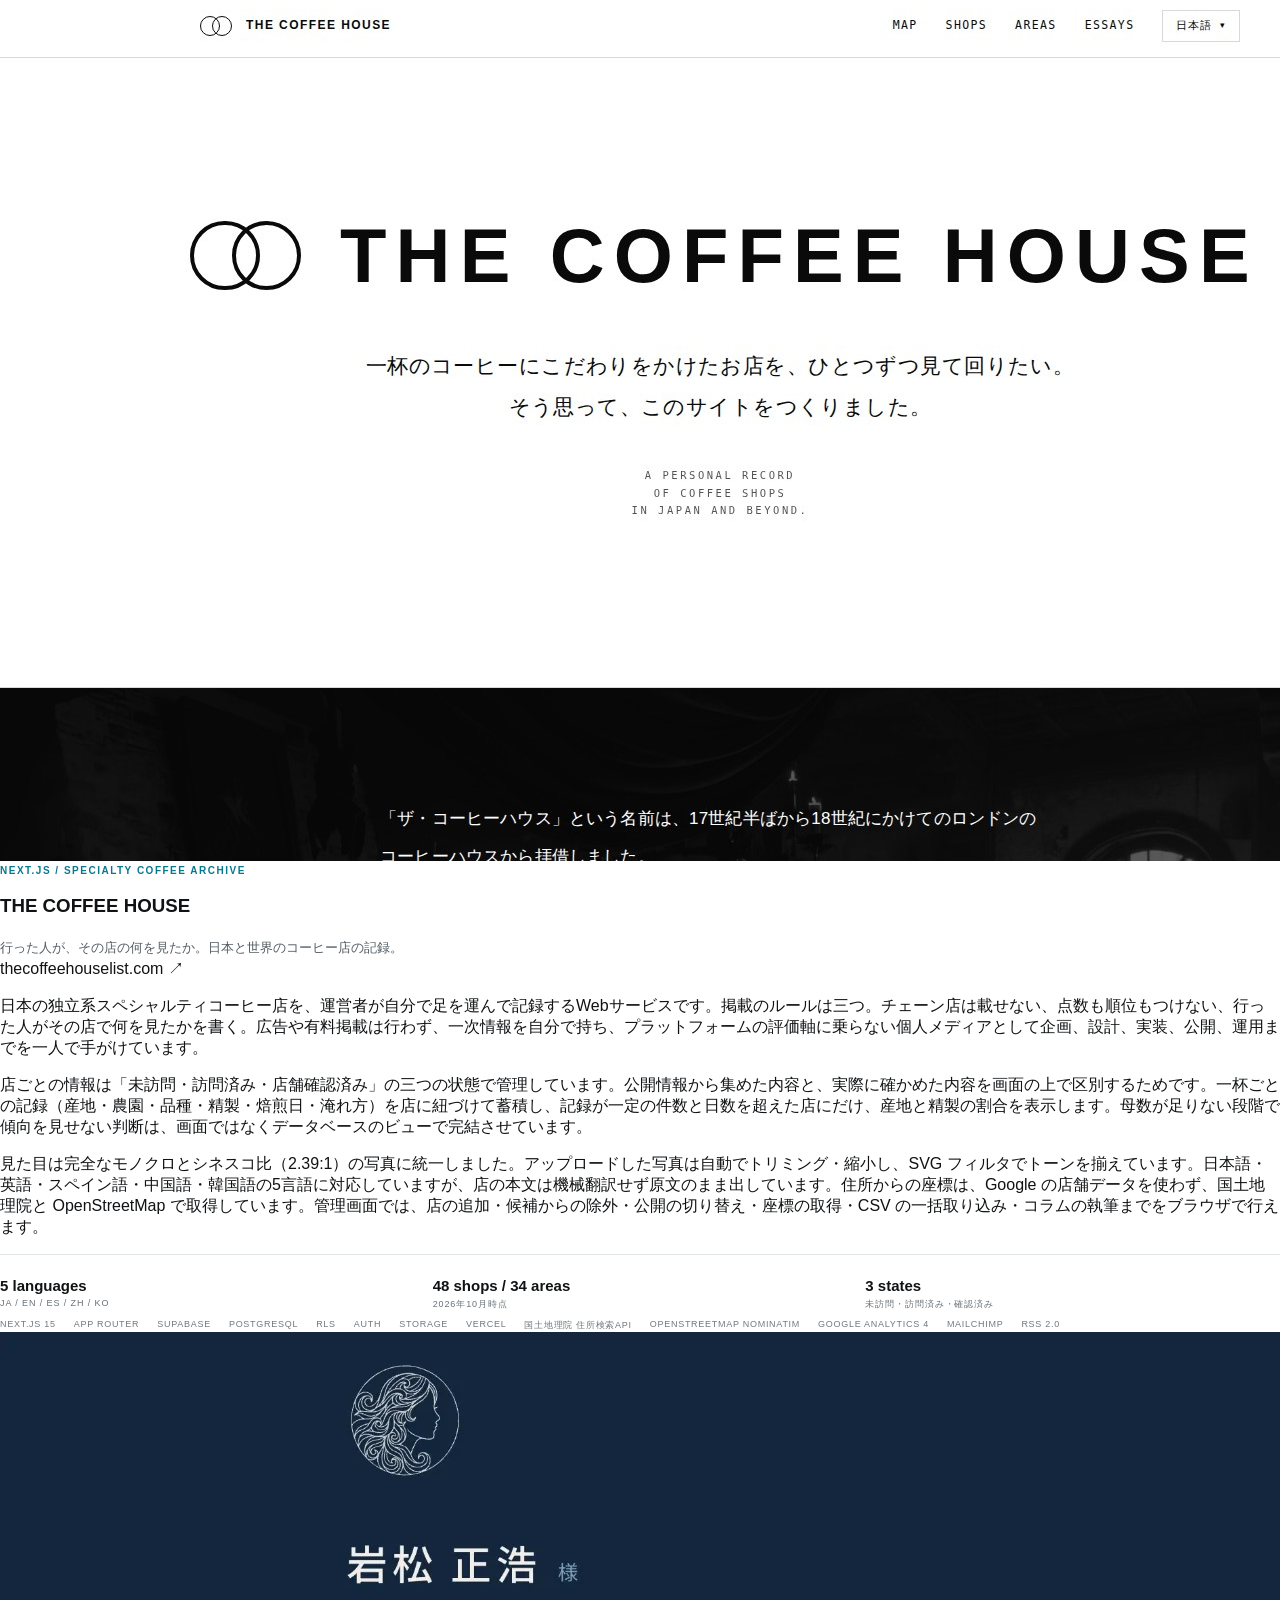
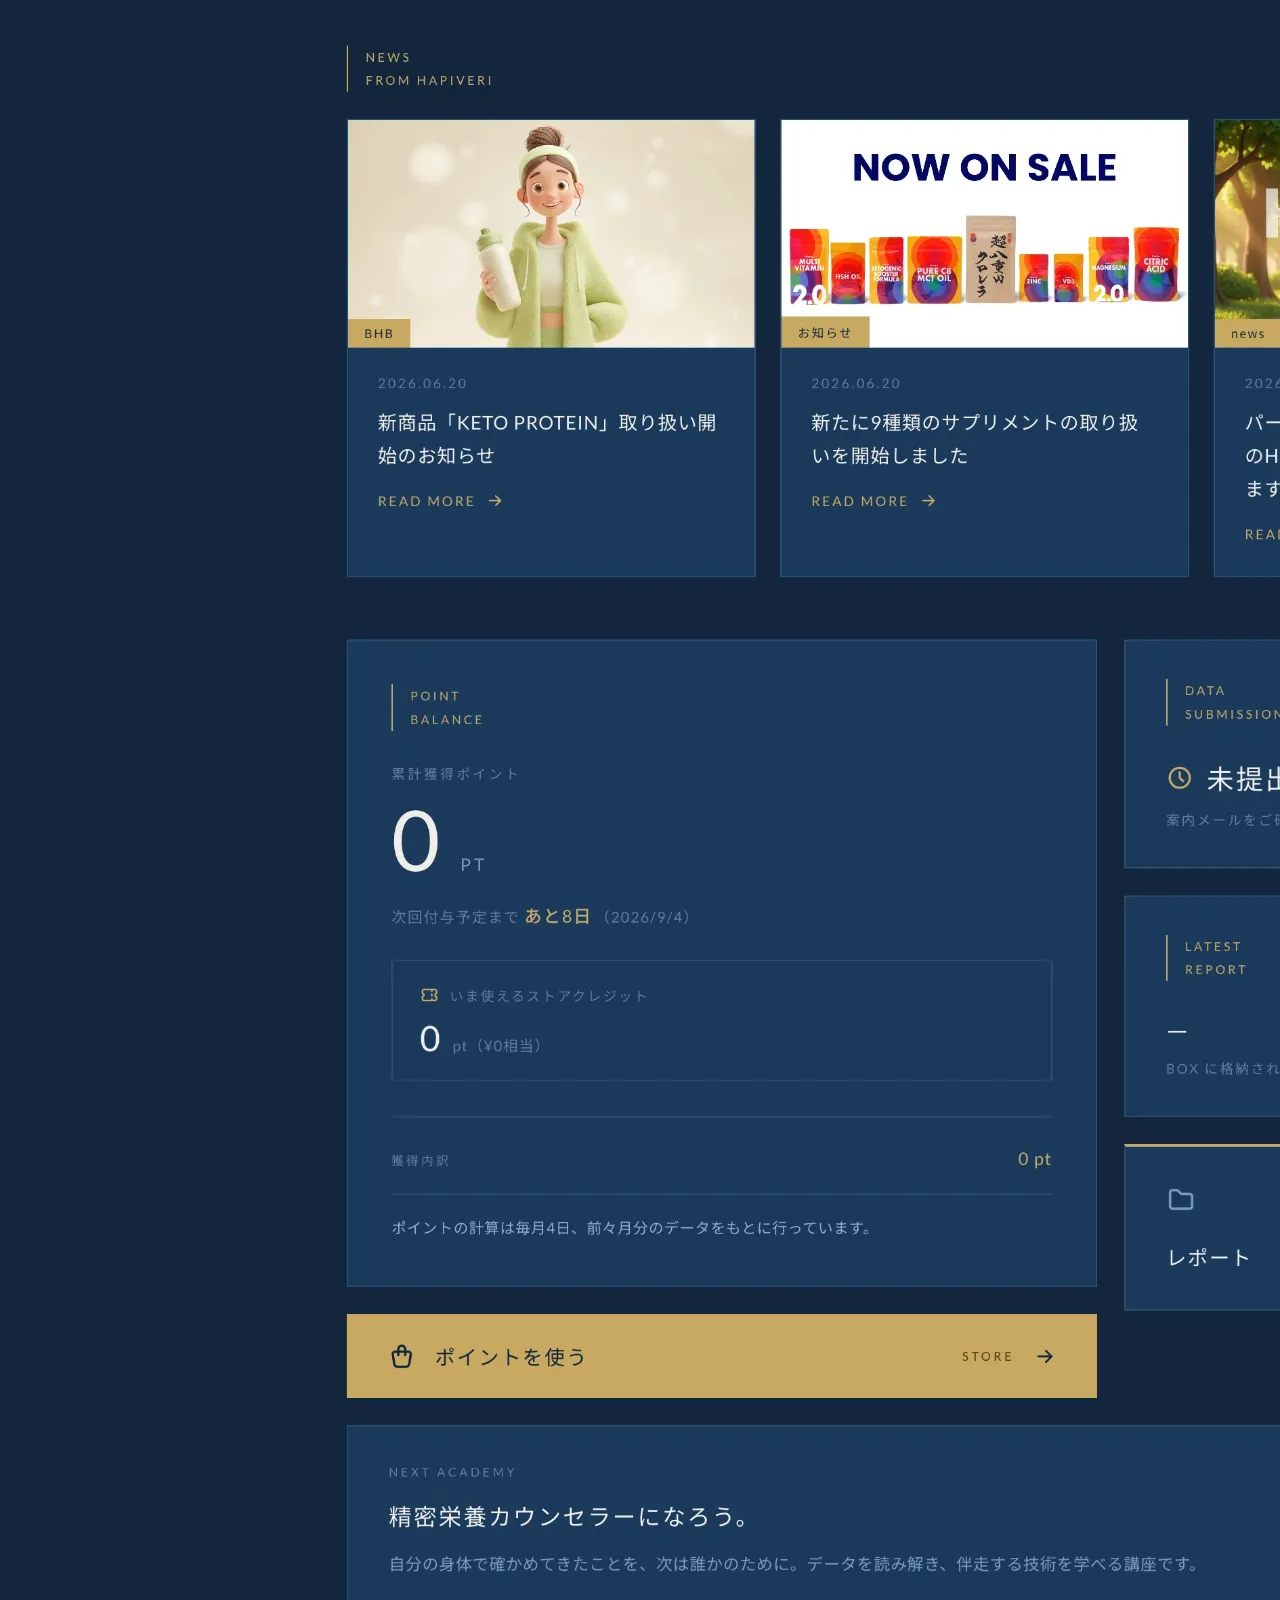
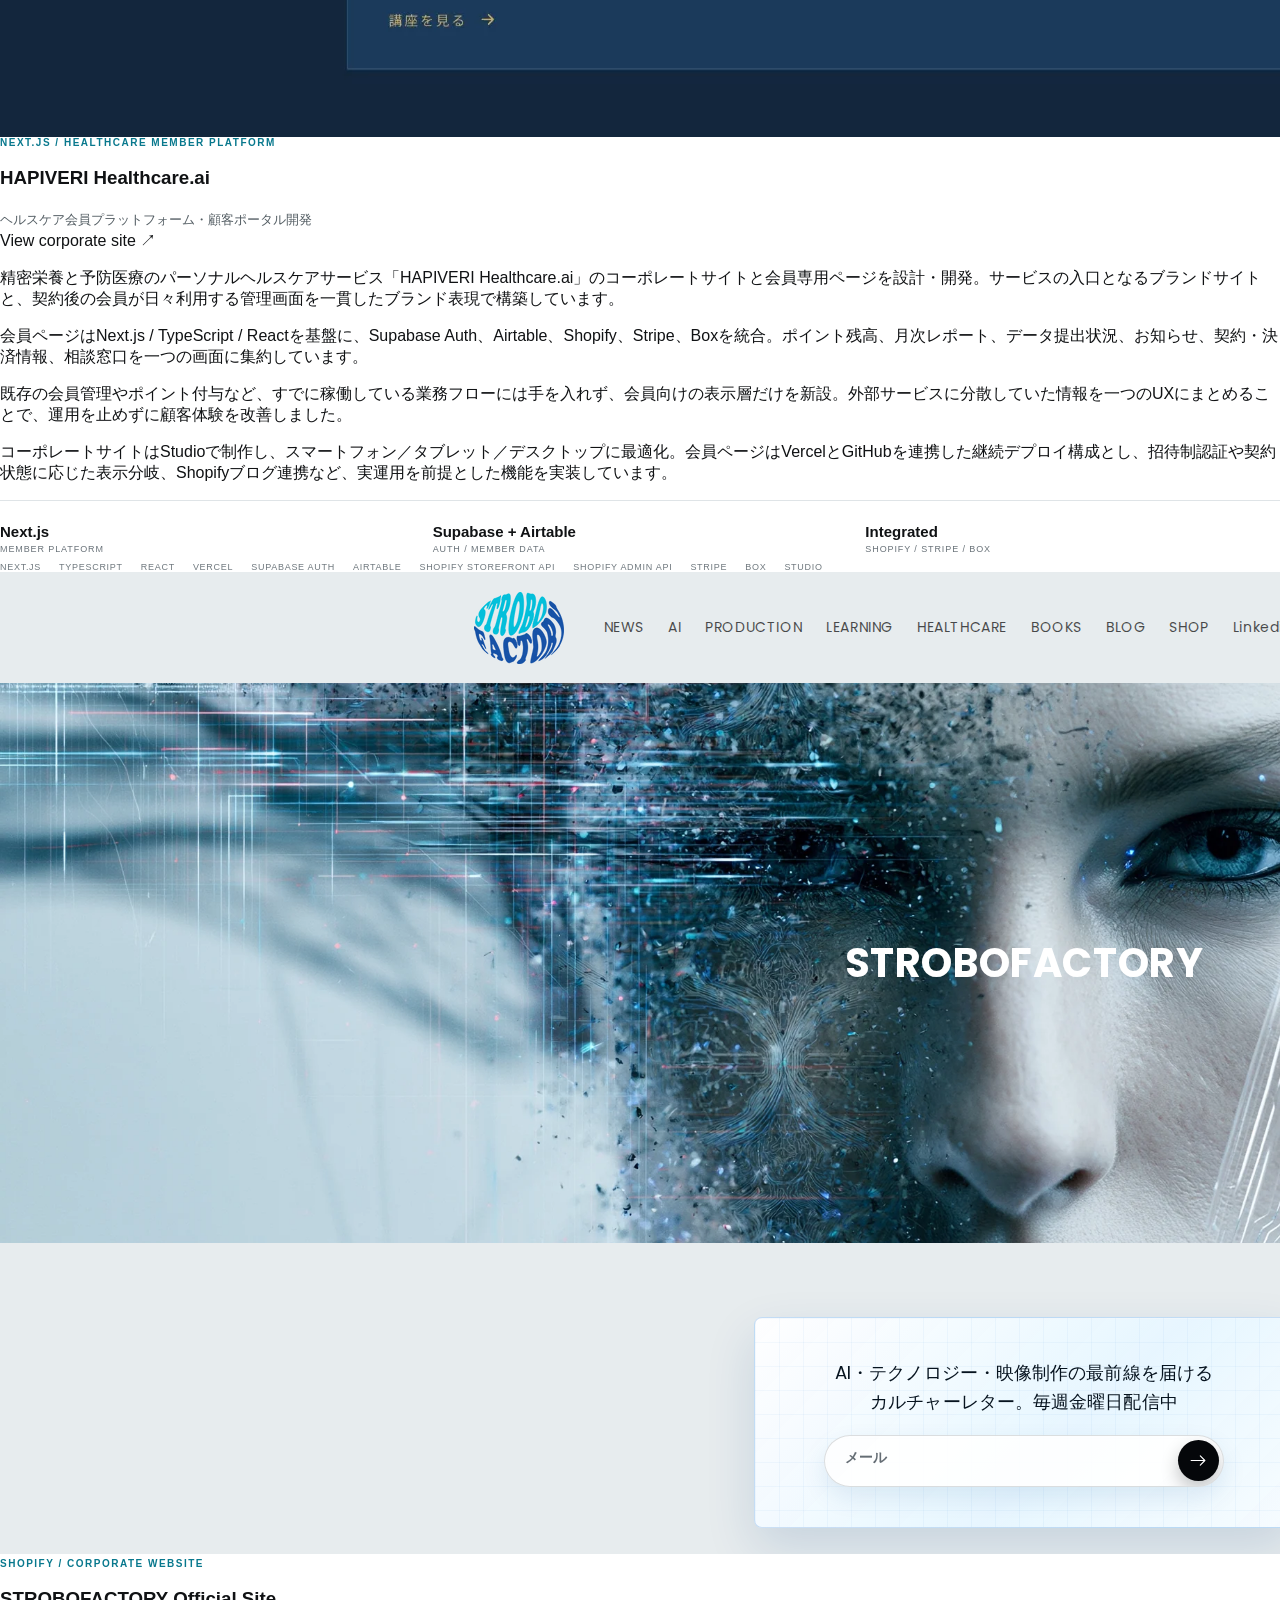
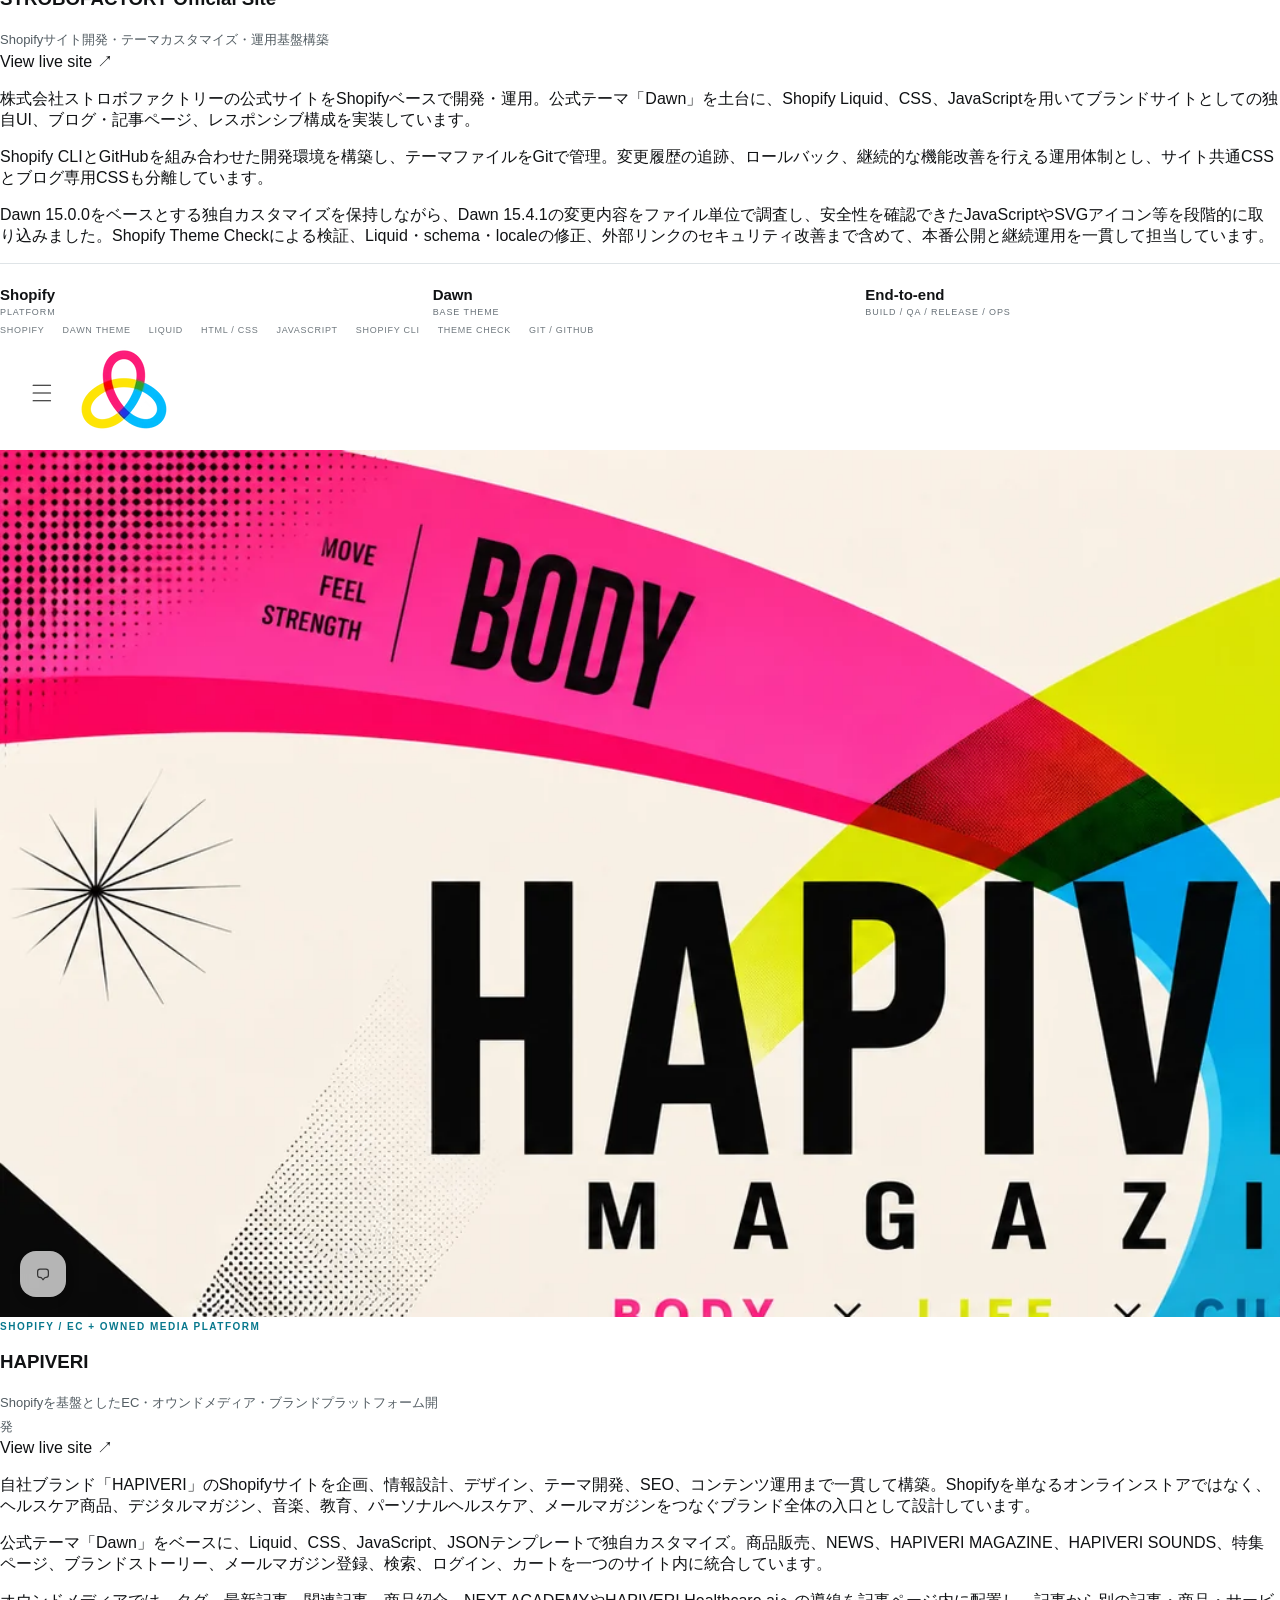
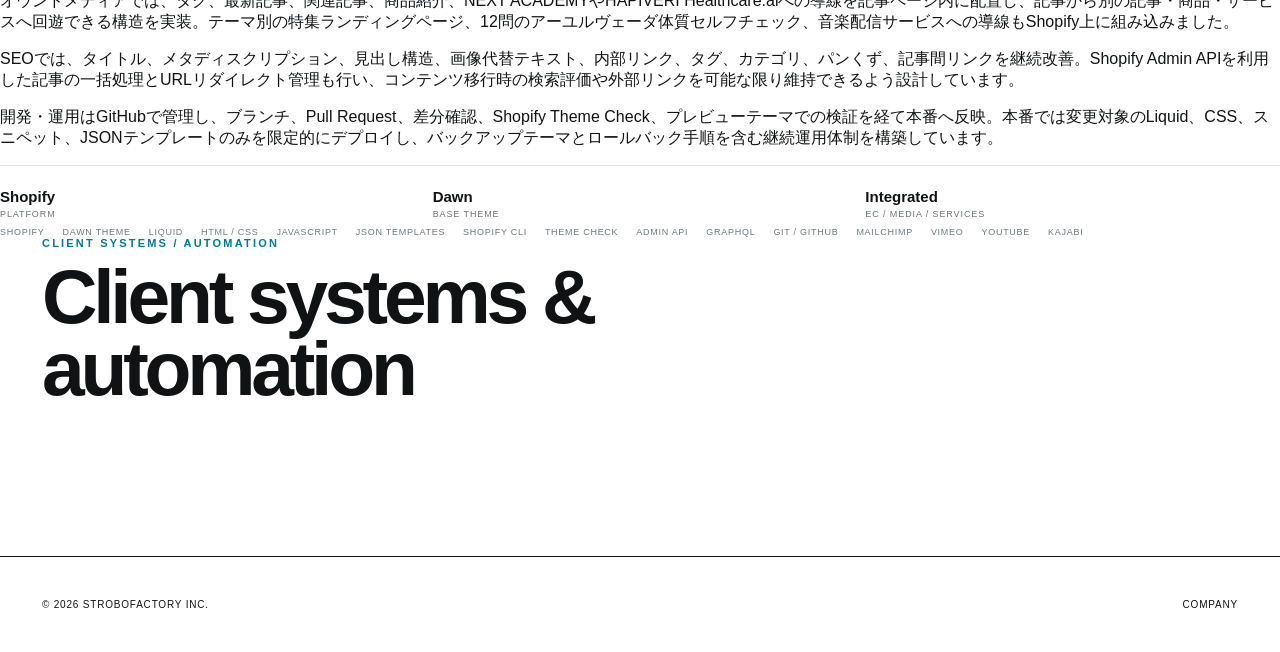
==== commit c6a75901: "Restore full website case study details in two-column layout" ====
--- a/index.html
+++ b/index.html
@@ -55,45 +55,102 @@
     <div><div class="kicker">WEBSITE / DIGITAL PLATFORM</div><h2>Websites</h2></div>
   </div>
   <div class="landingGrid">
-    <a class="landingCard" href="https://thecoffeehouselist.com/" target="_blank" rel="noreferrer">
-      <div class="landingShot"><img src="/assets/the-coffee-house-site.jpg?v=20261013" alt="THE COFFEE HOUSE トップページ" loading="lazy" decoding="async"></div>
+
+    <article class="landingCard websiteCard">
+      <a class="websiteCardLink" href="https://thecoffeehouselist.com/" target="_blank" rel="noreferrer">
+        <div class="landingShot"><img src="/assets/the-coffee-house-site.jpg?v=20261013" alt="THE COFFEE HOUSE トップページ" loading="lazy" decoding="async"></div>
+      </a>
       <div class="landingInfo">
         <p class="category">Next.js / Specialty Coffee Archive</p>
         <h3>THE COFFEE HOUSE</h3>
         <p class="desc">行った人が、その店の何を見たか。日本と世界のコーヒー店の記録。</p>
-        <span class="landingLink">thecoffeehouselist.com ↗</span>
+        <a class="landingLink" href="https://thecoffeehouselist.com/" target="_blank" rel="noreferrer">thecoffeehouselist.com ↗</a>
+        <div class="websiteDetails">
+          <p>日本の独立系スペシャルティコーヒー店を、運営者が自分で足を運んで記録するWebサービスです。掲載のルールは三つ。チェーン店は載せない、点数も順位もつけない、行った人がその店で何を見たかを書く。広告や有料掲載は行わず、一次情報を自分で持ち、プラットフォームの評価軸に乗らない個人メディアとして企画、設計、実装、公開、運用までを一人で手がけています。</p>
+          <p>店ごとの情報は「未訪問・訪問済み・店舗確認済み」の三つの状態で管理しています。公開情報から集めた内容と、実際に確かめた内容を画面の上で区別するためです。一杯ごとの記録（産地・農園・品種・精製・焙煎日・淹れ方）を店に紐づけて蓄積し、記録が一定の件数と日数を超えた店にだけ、産地と精製の割合を表示します。母数が足りない段階で傾向を見せない判断は、画面ではなくデータベースのビューで完結させています。</p>
+          <p>見た目は完全なモノクロとシネスコ比（2.39:1）の写真に統一しました。アップロードした写真は自動でトリミング・縮小し、SVG フィルタでトーンを揃えています。日本語・英語・スペイン語・中国語・韓国語の5言語に対応していますが、店の本文は機械翻訳せず原文のまま出しています。住所からの座標は、Google の店舗データを使わず、国土地理院と OpenStreetMap で取得しています。管理画面では、店の追加・候補からの除外・公開の切り替え・座標の取得・CSV の一括取り込み・コラムの執筆までをブラウザで行えます。</p>
+        </div>
+        <div class="caseMeta websiteMeta">
+          <div><strong>5 languages</strong><span>ja / en / es / zh / ko</span></div>
+          <div><strong>48 shops / 34 areas</strong><span>2026年10月時点</span></div>
+          <div><strong>3 states</strong><span>未訪問・訪問済み・確認済み</span></div>
+        </div>
+        <div class="caseStack websiteStack"><span>Next.js 15</span><span>App Router</span><span>Supabase</span><span>PostgreSQL</span><span>RLS</span><span>Auth</span><span>Storage</span><span>Vercel</span><span>国土地理院 住所検索API</span><span>OpenStreetMap Nominatim</span><span>Google Analytics 4</span><span>Mailchimp</span><span>RSS 2.0</span></div>
       </div>
-    </a>
+    </article>
 
-    <a class="landingCard" href="https://hapiveri-healthcare.ai/" target="_blank" rel="noreferrer">
-      <div class="landingShot" style="background:#12263c"><img src="/assets/hapiveri-healthcare-member.webp" alt="HAPIVERI Healthcare.ai 会員ページ" loading="lazy" decoding="async" style="object-fit:contain;background:#12263c"></div>
+    <article class="landingCard websiteCard">
+      <a class="websiteCardLink" href="https://hapiveri-healthcare.ai/" target="_blank" rel="noreferrer">
+        <div class="landingShot" style="background:#12263c"><img src="/assets/hapiveri-healthcare-member.webp" alt="HAPIVERI Healthcare.ai 会員ページ" loading="lazy" decoding="async" style="object-fit:contain;background:#12263c"></div>
+      </a>
       <div class="landingInfo">
         <p class="category">Next.js / Healthcare Member Platform</p>
         <h3>HAPIVERI Healthcare.ai</h3>
         <p class="desc">ヘルスケア会員プラットフォーム・顧客ポータル開発</p>
-        <span class="landingLink">View corporate site ↗</span>
+        <a class="landingLink" href="https://hapiveri-healthcare.ai/" target="_blank" rel="noreferrer">View corporate site ↗</a>
+        <div class="websiteDetails">
+          <p>精密栄養と予防医療のパーソナルヘルスケアサービス「HAPIVERI Healthcare.ai」のコーポレートサイトと会員専用ページを設計・開発。サービスの入口となるブランドサイトと、契約後の会員が日々利用する管理画面を一貫したブランド表現で構築しています。</p>
+          <p>会員ページはNext.js / TypeScript / Reactを基盤に、Supabase Auth、Airtable、Shopify、Stripe、Boxを統合。ポイント残高、月次レポート、データ提出状況、お知らせ、契約・決済情報、相談窓口を一つの画面に集約しています。</p>
+          <p>既存の会員管理やポイント付与など、すでに稼働している業務フローには手を入れず、会員向けの表示層だけを新設。外部サービスに分散していた情報を一つのUXにまとめることで、運用を止めずに顧客体験を改善しました。</p>
+          <p>コーポレートサイトはStudioで制作し、スマートフォン／タブレット／デスクトップに最適化。会員ページはVercelとGitHubを連携した継続デプロイ構成とし、招待制認証や契約状態に応じた表示分岐、Shopifyブログ連携など、実運用を前提とした機能を実装しています。</p>
+        </div>
+        <div class="caseMeta websiteMeta">
+          <div><strong>Next.js</strong><span>Member platform</span></div>
+          <div><strong>Supabase + Airtable</strong><span>Auth / Member data</span></div>
+          <div><strong>Integrated</strong><span>Shopify / Stripe / Box</span></div>
+        </div>
+        <div class="caseStack websiteStack"><span>Next.js</span><span>TypeScript</span><span>React</span><span>Vercel</span><span>Supabase Auth</span><span>Airtable</span><span>Shopify Storefront API</span><span>Shopify Admin API</span><span>Stripe</span><span>Box</span><span>Studio</span></div>
       </div>
-    </a>
+    </article>
 
-    <a class="landingCard" href="https://strobofactory.net/" target="_blank" rel="noreferrer">
-      <div class="landingShot"><img src="/assets/strobofactory-site.png?v=20260911" alt="STROBOFACTORY公式サイトのトップページ" loading="lazy" decoding="async"></div>
+    <article class="landingCard websiteCard">
+      <a class="websiteCardLink" href="https://strobofactory.net/" target="_blank" rel="noreferrer">
+        <div class="landingShot"><img src="/assets/strobofactory-site.png?v=20260911" alt="STROBOFACTORY公式サイトのトップページ" loading="lazy" decoding="async"></div>
+      </a>
       <div class="landingInfo">
         <p class="category">Shopify / Corporate Website</p>
         <h3>STROBOFACTORY Official Site</h3>
         <p class="desc">Shopifyサイト開発・テーマカスタマイズ・運用基盤構築</p>
-        <span class="landingLink">View live site ↗</span>
+        <a class="landingLink" href="https://strobofactory.net/" target="_blank" rel="noreferrer">View live site ↗</a>
+        <div class="websiteDetails">
+          <p>株式会社ストロボファクトリーの公式サイトをShopifyベースで開発・運用。公式テーマ「Dawn」を土台に、Shopify Liquid、CSS、JavaScriptを用いてブランドサイトとしての独自UI、ブログ・記事ページ、レスポンシブ構成を実装しています。</p>
+          <p>Shopify CLIとGitHubを組み合わせた開発環境を構築し、テーマファイルをGitで管理。変更履歴の追跡、ロールバック、継続的な機能改善を行える運用体制とし、サイト共通CSSとブログ専用CSSも分離しています。</p>
+          <p>Dawn 15.0.0をベースとする独自カスタマイズを保持しながら、Dawn 15.4.1の変更内容をファイル単位で調査し、安全性を確認できたJavaScriptやSVGアイコン等を段階的に取り込みました。Shopify Theme Checkによる検証、Liquid・schema・localeの修正、外部リンクのセキュリティ改善まで含めて、本番公開と継続運用を一貫して担当しています。</p>
+        </div>
+        <div class="caseMeta websiteMeta">
+          <div><strong>Shopify</strong><span>Platform</span></div>
+          <div><strong>Dawn</strong><span>Base theme</span></div>
+          <div><strong>End-to-end</strong><span>Build / QA / Release / Ops</span></div>
+        </div>
+        <div class="caseStack websiteStack"><span>Shopify</span><span>Dawn Theme</span><span>Liquid</span><span>HTML / CSS</span><span>JavaScript</span><span>Shopify CLI</span><span>Theme Check</span><span>Git / GitHub</span></div>
       </div>
-    </a>
+    </article>
 
-    <a class="landingCard" href="https://hapiveri.com/" target="_blank" rel="noreferrer">
-      <div class="landingShot"><img src="/assets/hapiveri-site.png?v=20260911" alt="HAPIVERI公式サイトのトップページ" loading="lazy" decoding="async"></div>
+    <article class="landingCard websiteCard">
+      <a class="websiteCardLink" href="https://hapiveri.com/" target="_blank" rel="noreferrer">
+        <div class="landingShot"><img src="/assets/hapiveri-site.png?v=20260911" alt="HAPIVERI公式サイトのトップページ" loading="lazy" decoding="async"></div>
+      </a>
       <div class="landingInfo">
         <p class="category">Shopify / EC + Owned Media Platform</p>
         <h3>HAPIVERI</h3>
         <p class="desc">Shopifyを基盤としたEC・オウンドメディア・ブランドプラットフォーム開発</p>
-        <span class="landingLink">View live site ↗</span>
+        <a class="landingLink" href="https://hapiveri.com/" target="_blank" rel="noreferrer">View live site ↗</a>
+        <div class="websiteDetails">
+          <p>自社ブランド「HAPIVERI」のShopifyサイトを企画、情報設計、デザイン、テーマ開発、SEO、コンテンツ運用まで一貫して構築。Shopifyを単なるオンラインストアではなく、ヘルスケア商品、デジタルマガジン、音楽、教育、パーソナルヘルスケア、メールマガジンをつなぐブランド全体の入口として設計しています。</p>
+          <p>公式テーマ「Dawn」をベースに、Liquid、CSS、JavaScript、JSONテンプレートで独自カスタマイズ。商品販売、NEWS、HAPIVERI MAGAZINE、HAPIVERI SOUNDS、特集ページ、ブランドストーリー、メールマガジン登録、検索、ログイン、カートを一つのサイト内に統合しています。</p>
+          <p>オウンドメディアでは、タグ、最新記事、関連記事、商品紹介、NEXT ACADEMYやHAPIVERI Healthcare.aiへの導線を記事ページ内に配置し、記事から別の記事・商品・サービスへ回遊できる構造を実装。テーマ別の特集ランディングページ、12問のアーユルヴェーダ体質セルフチェック、音楽配信サービスへの導線もShopify上に組み込みました。</p>
+          <p>SEOでは、タイトル、メタディスクリプション、見出し構造、画像代替テキスト、内部リンク、タグ、カテゴリ、パンくず、記事間リンクを継続改善。Shopify Admin APIを利用した記事の一括処理とURLリダイレクト管理も行い、コンテンツ移行時の検索評価や外部リンクを可能な限り維持できるよう設計しています。</p>
+          <p>開発・運用はGitHubで管理し、ブランチ、Pull Request、差分確認、Shopify Theme Check、プレビューテーマでの検証を経て本番へ反映。本番では変更対象のLiquid、CSS、スニペット、JSONテンプレートのみを限定的にデプロイし、バックアップテーマとロールバック手順を含む継続運用体制を構築しています。</p>
+        </div>
+        <div class="caseMeta websiteMeta">
+          <div><strong>Shopify</strong><span>Platform</span></div>
+          <div><strong>Dawn</strong><span>Base theme</span></div>
+          <div><strong>Integrated</strong><span>EC / Media / Services</span></div>
+        </div>
+        <div class="caseStack websiteStack"><span>Shopify</span><span>Dawn Theme</span><span>Liquid</span><span>HTML / CSS</span><span>JavaScript</span><span>JSON Templates</span><span>Shopify CLI</span><span>Theme Check</span><span>Admin API</span><span>GraphQL</span><span>Git / GitHub</span><span>Mailchimp</span><span>Vimeo</span><span>YouTube</span><span>Kajabi</span></div>
       </div>
-    </a>
+    </article>
+
   </div>
 </section>
 
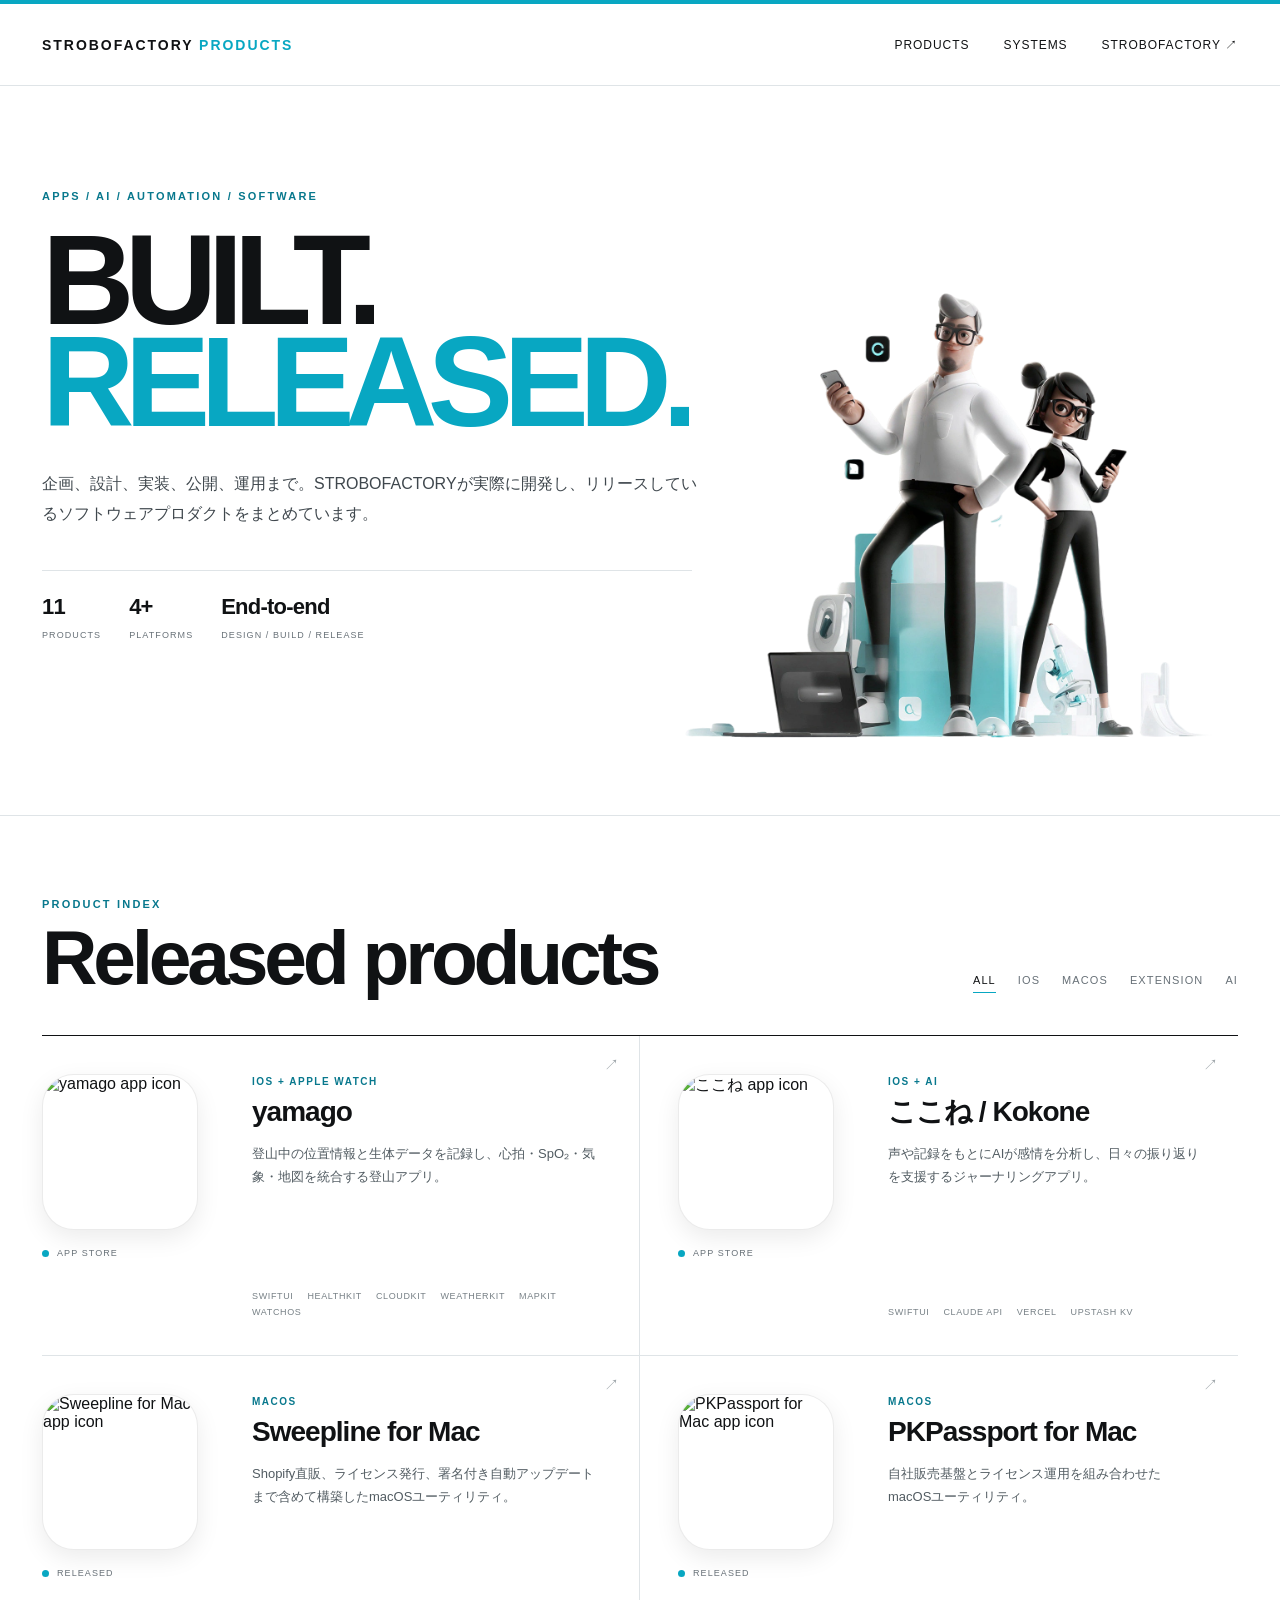
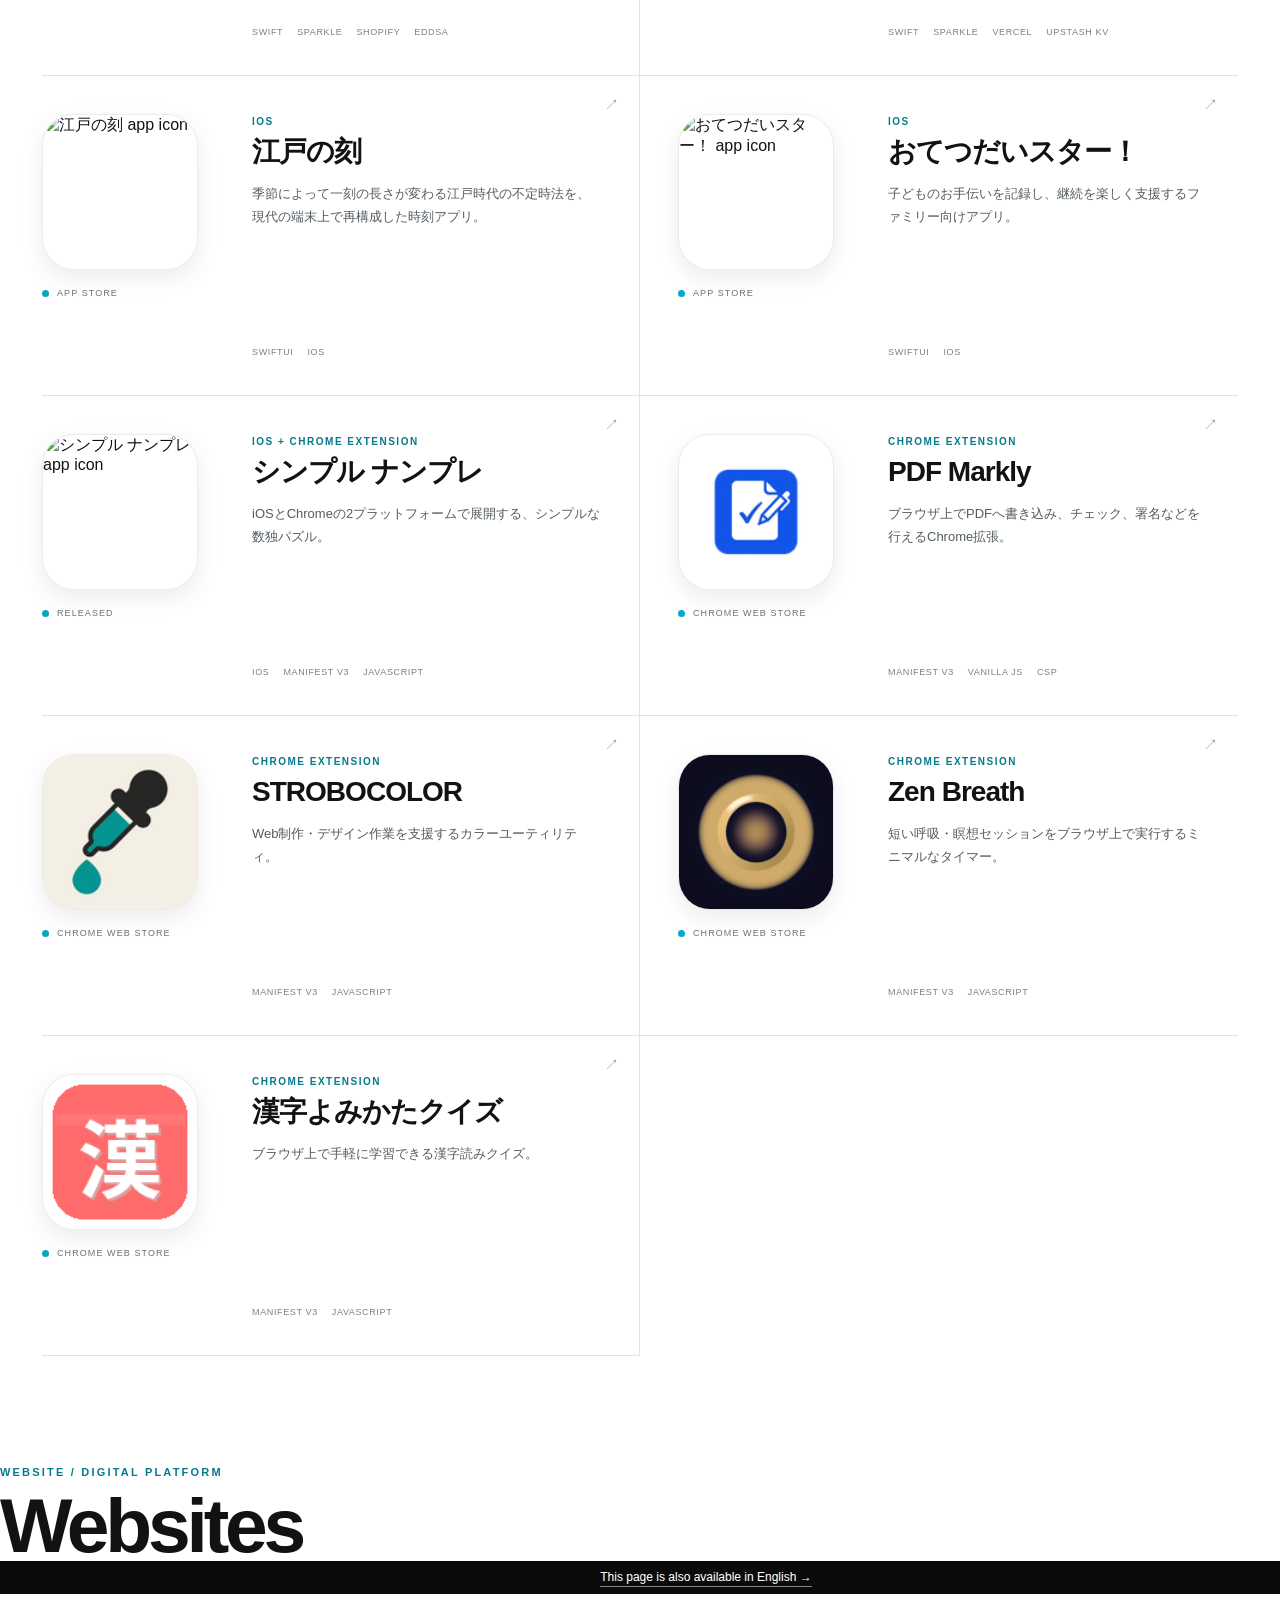
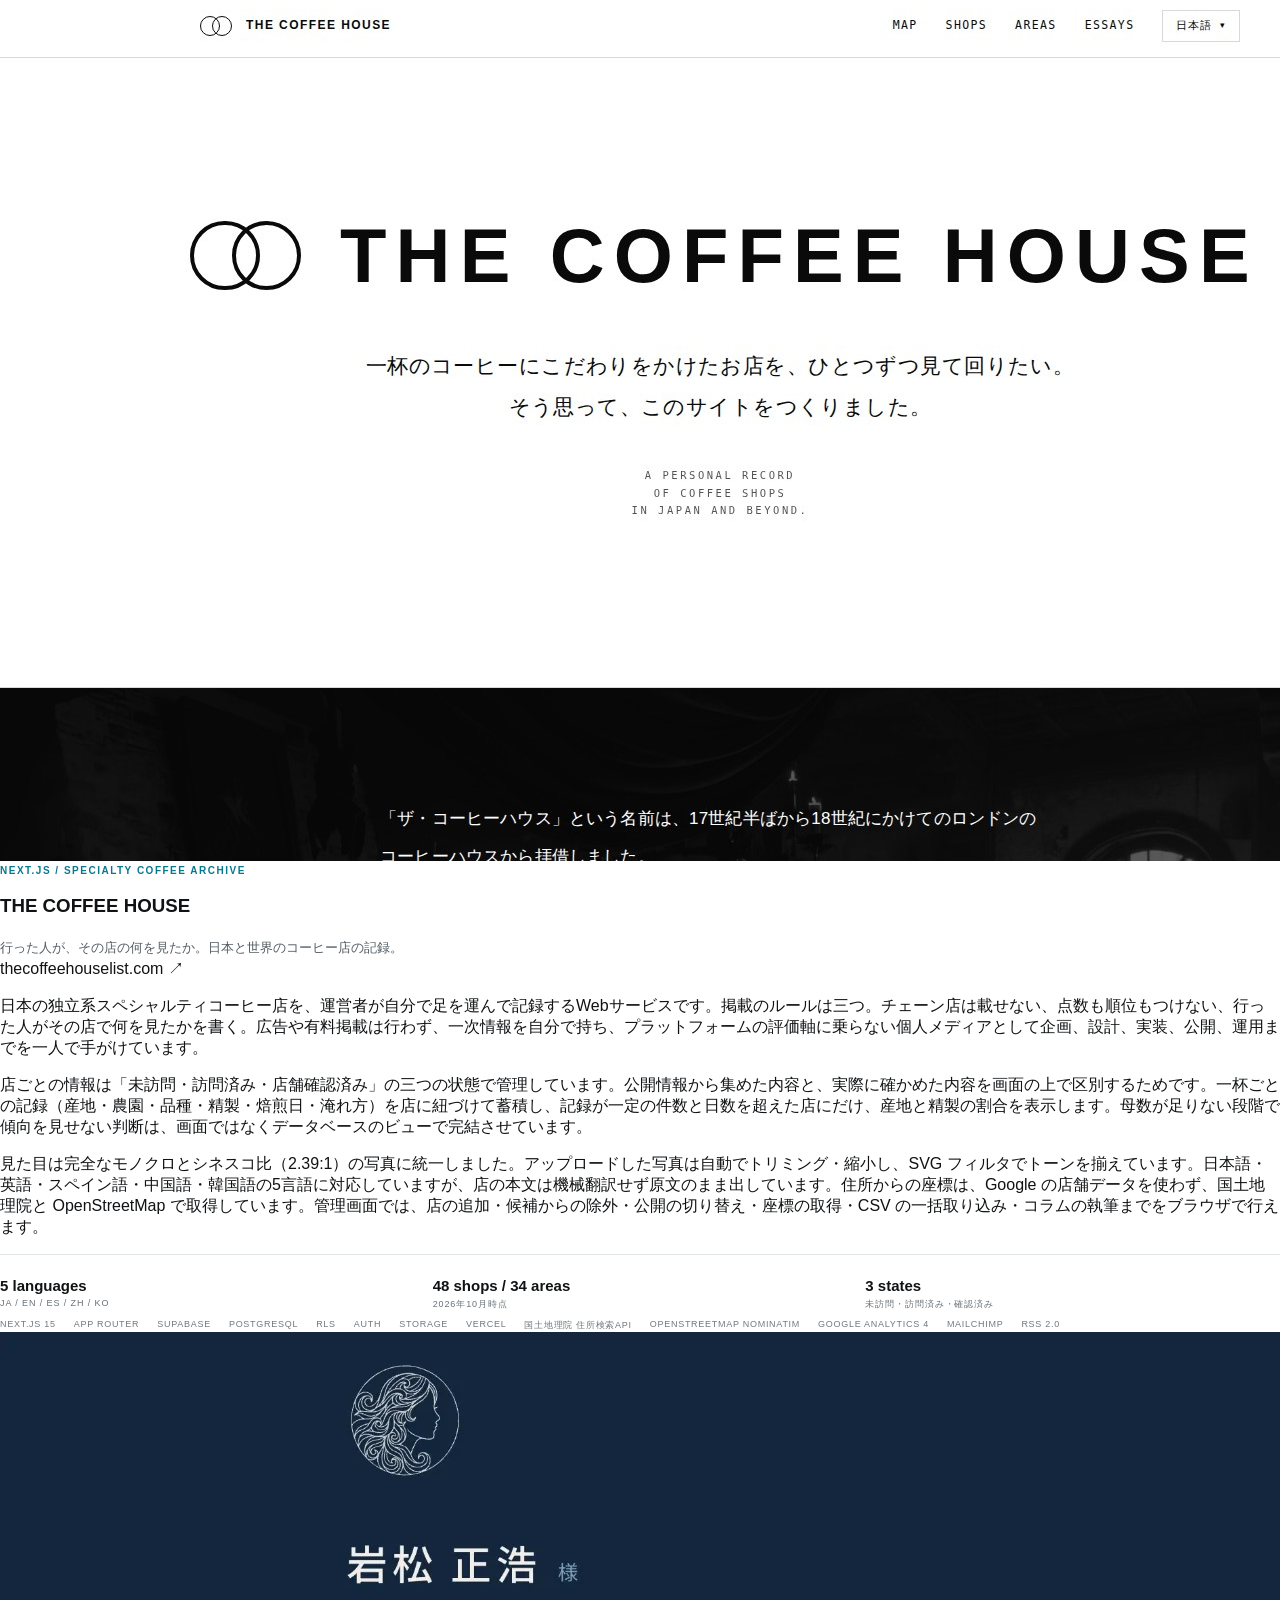
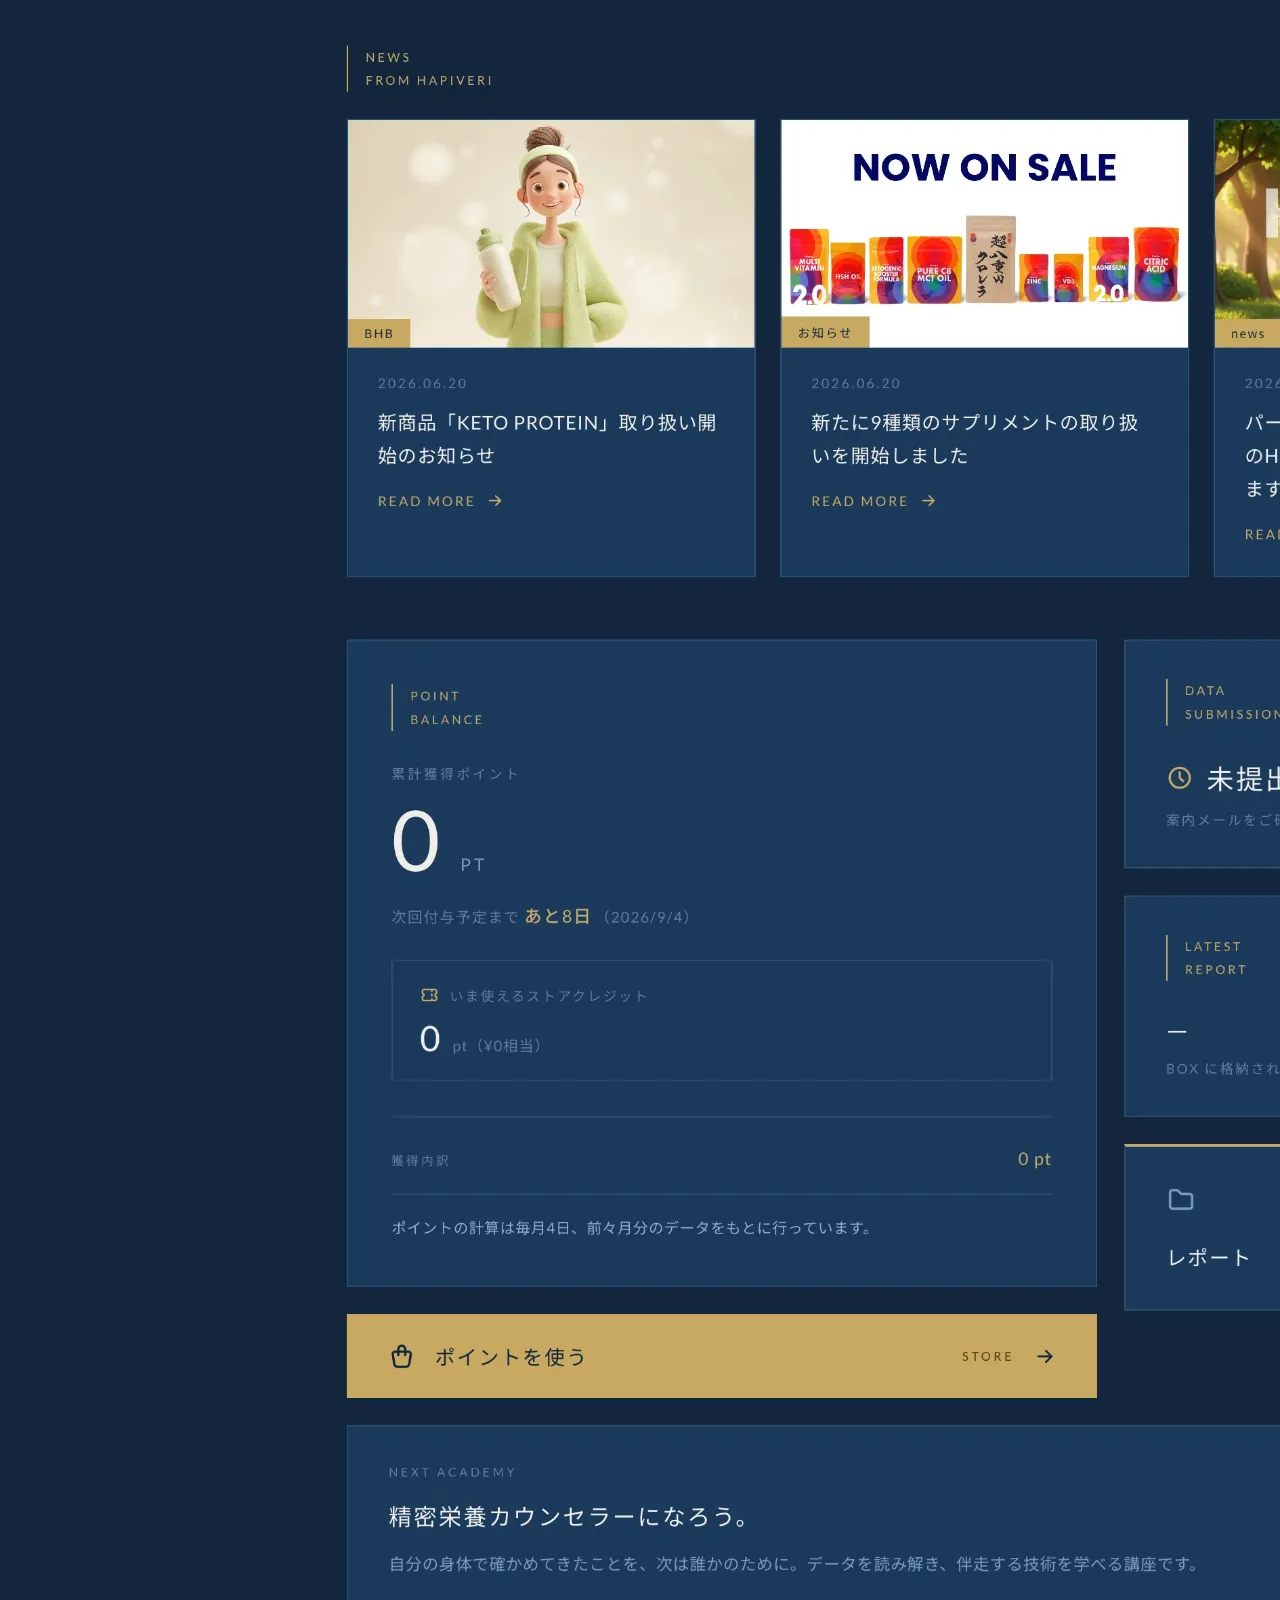
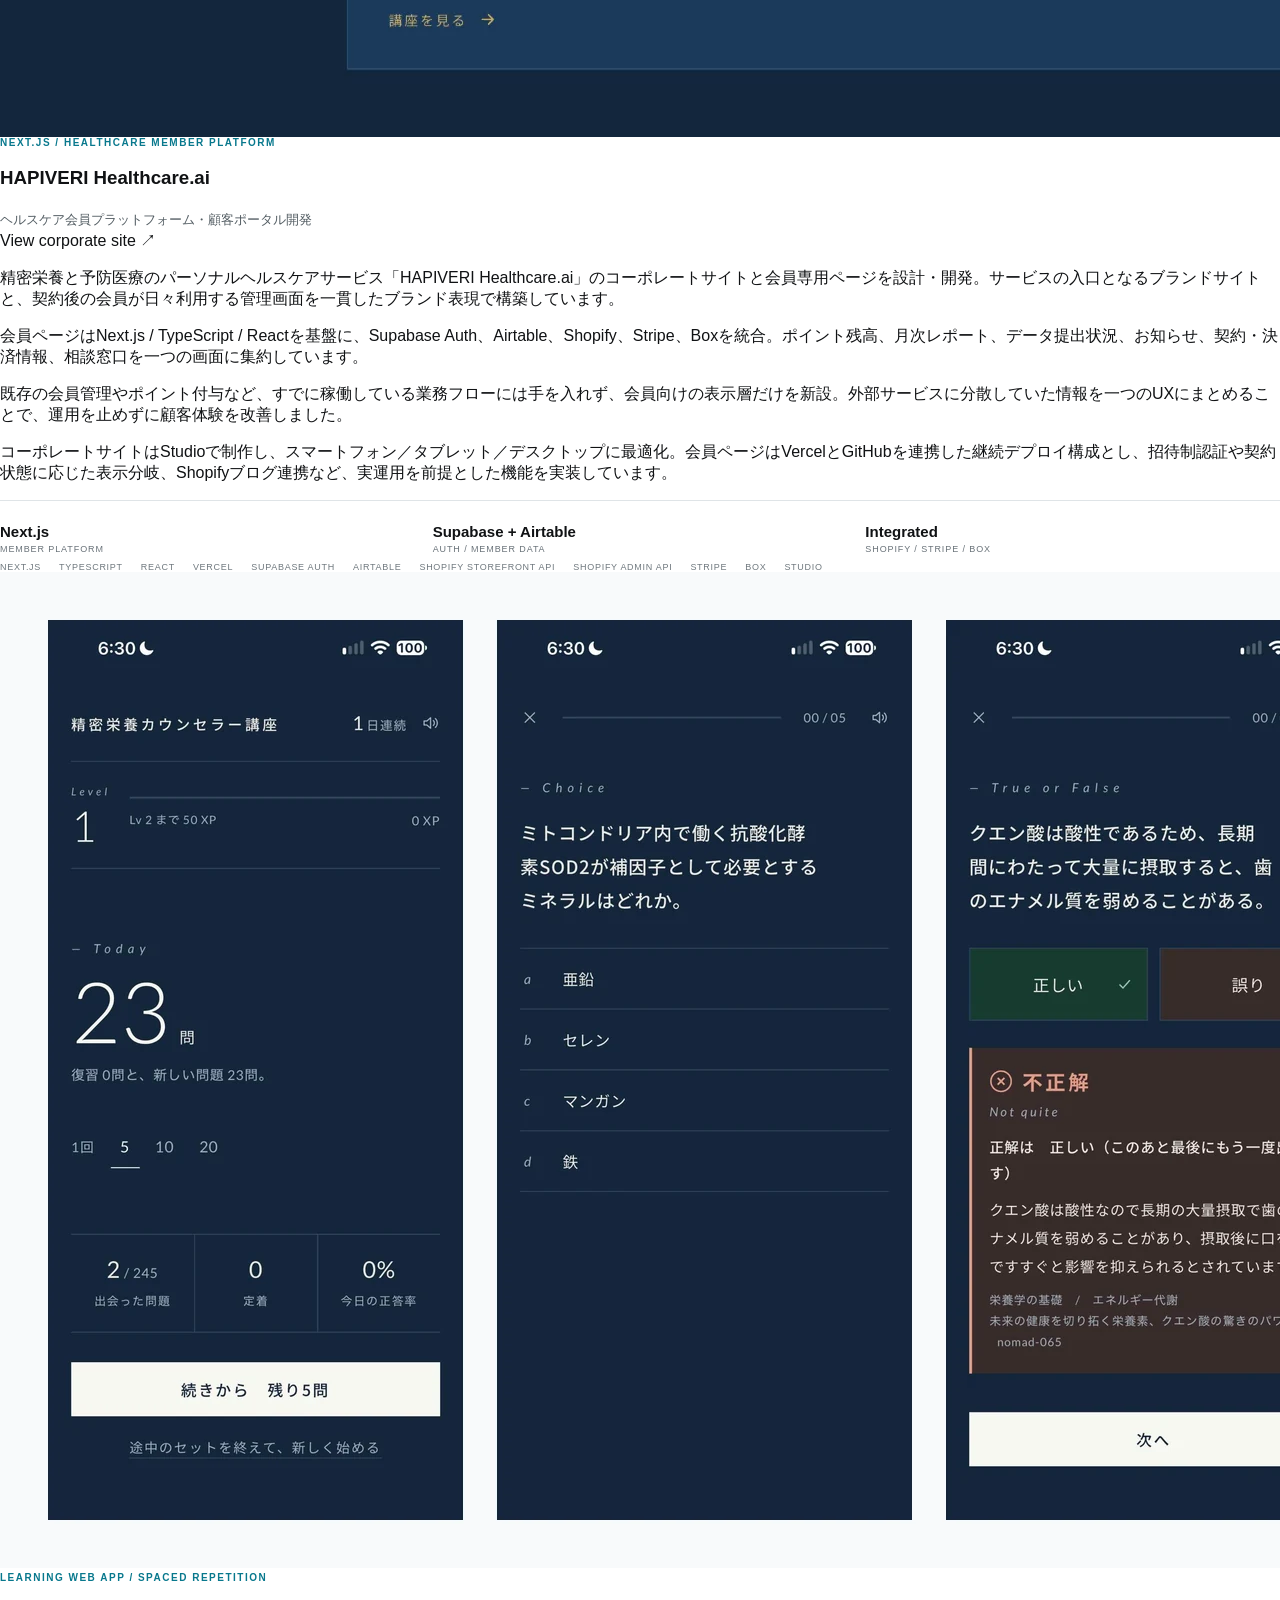
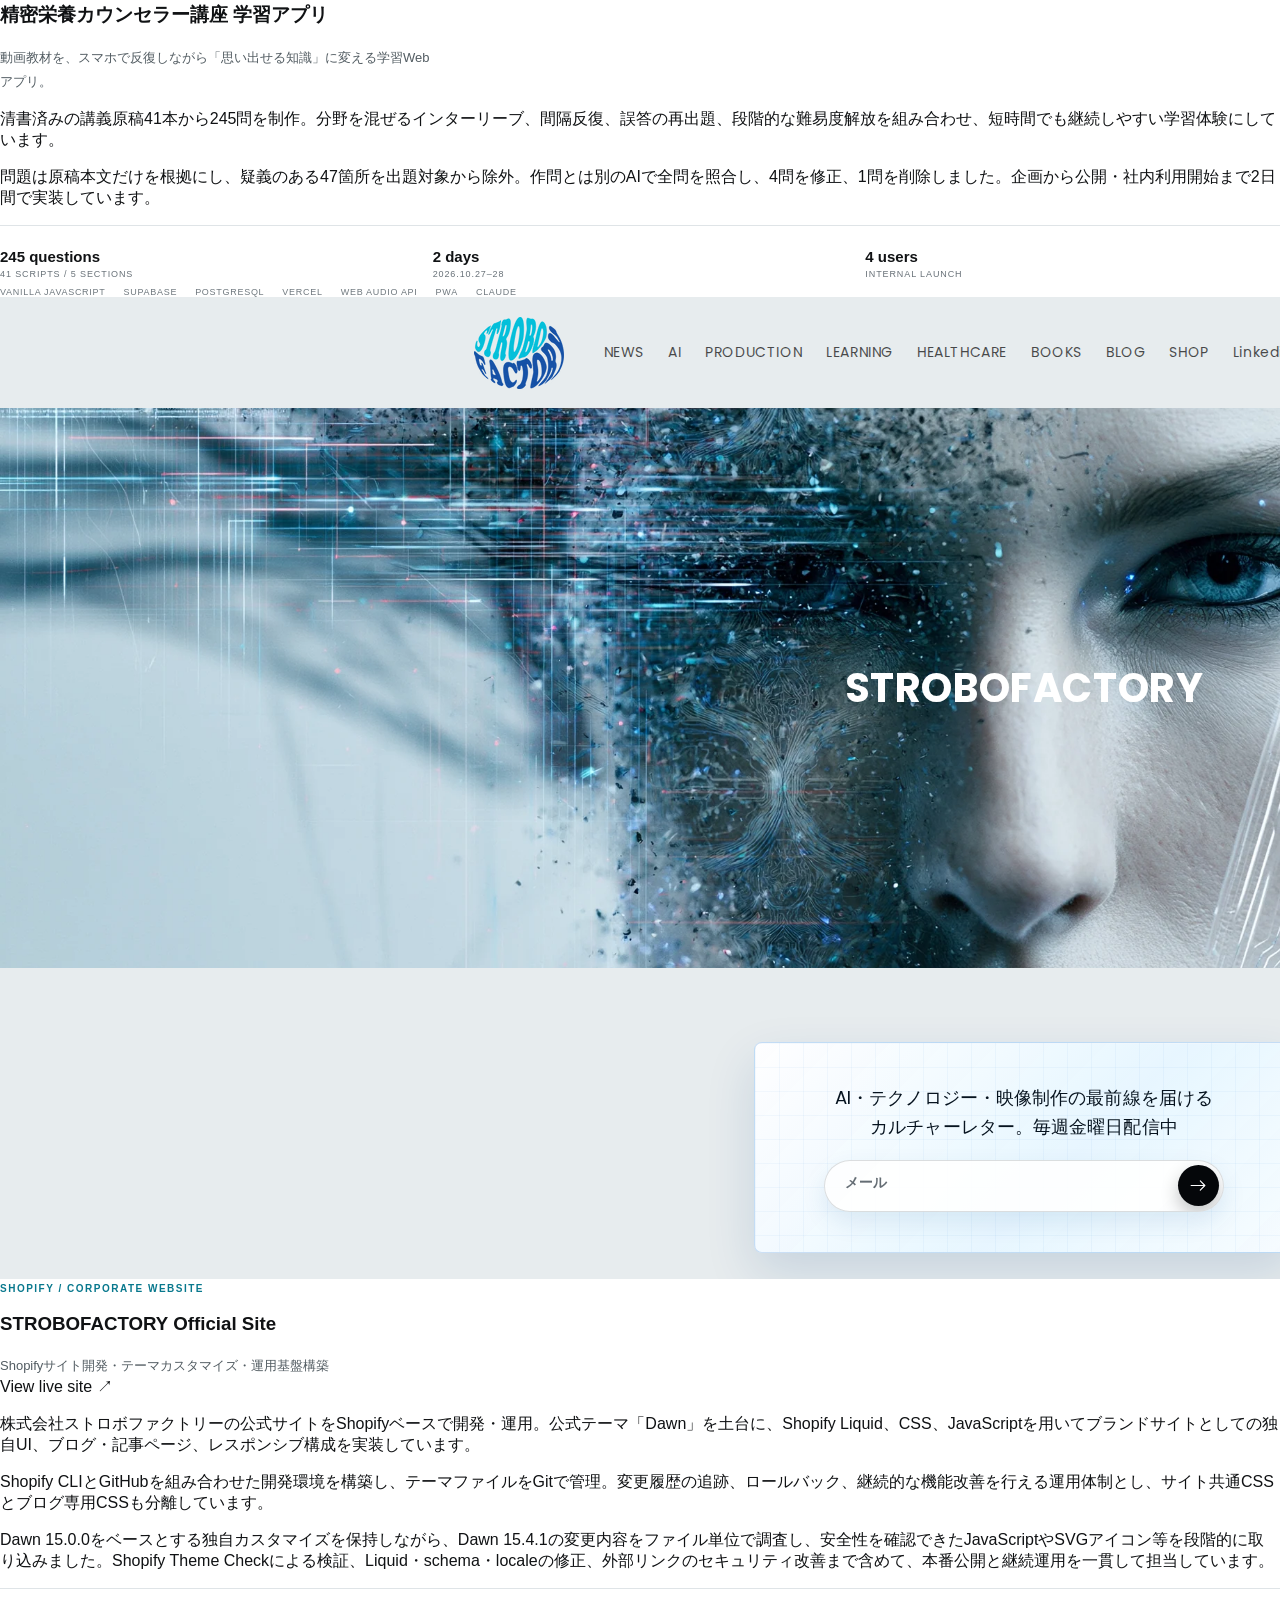
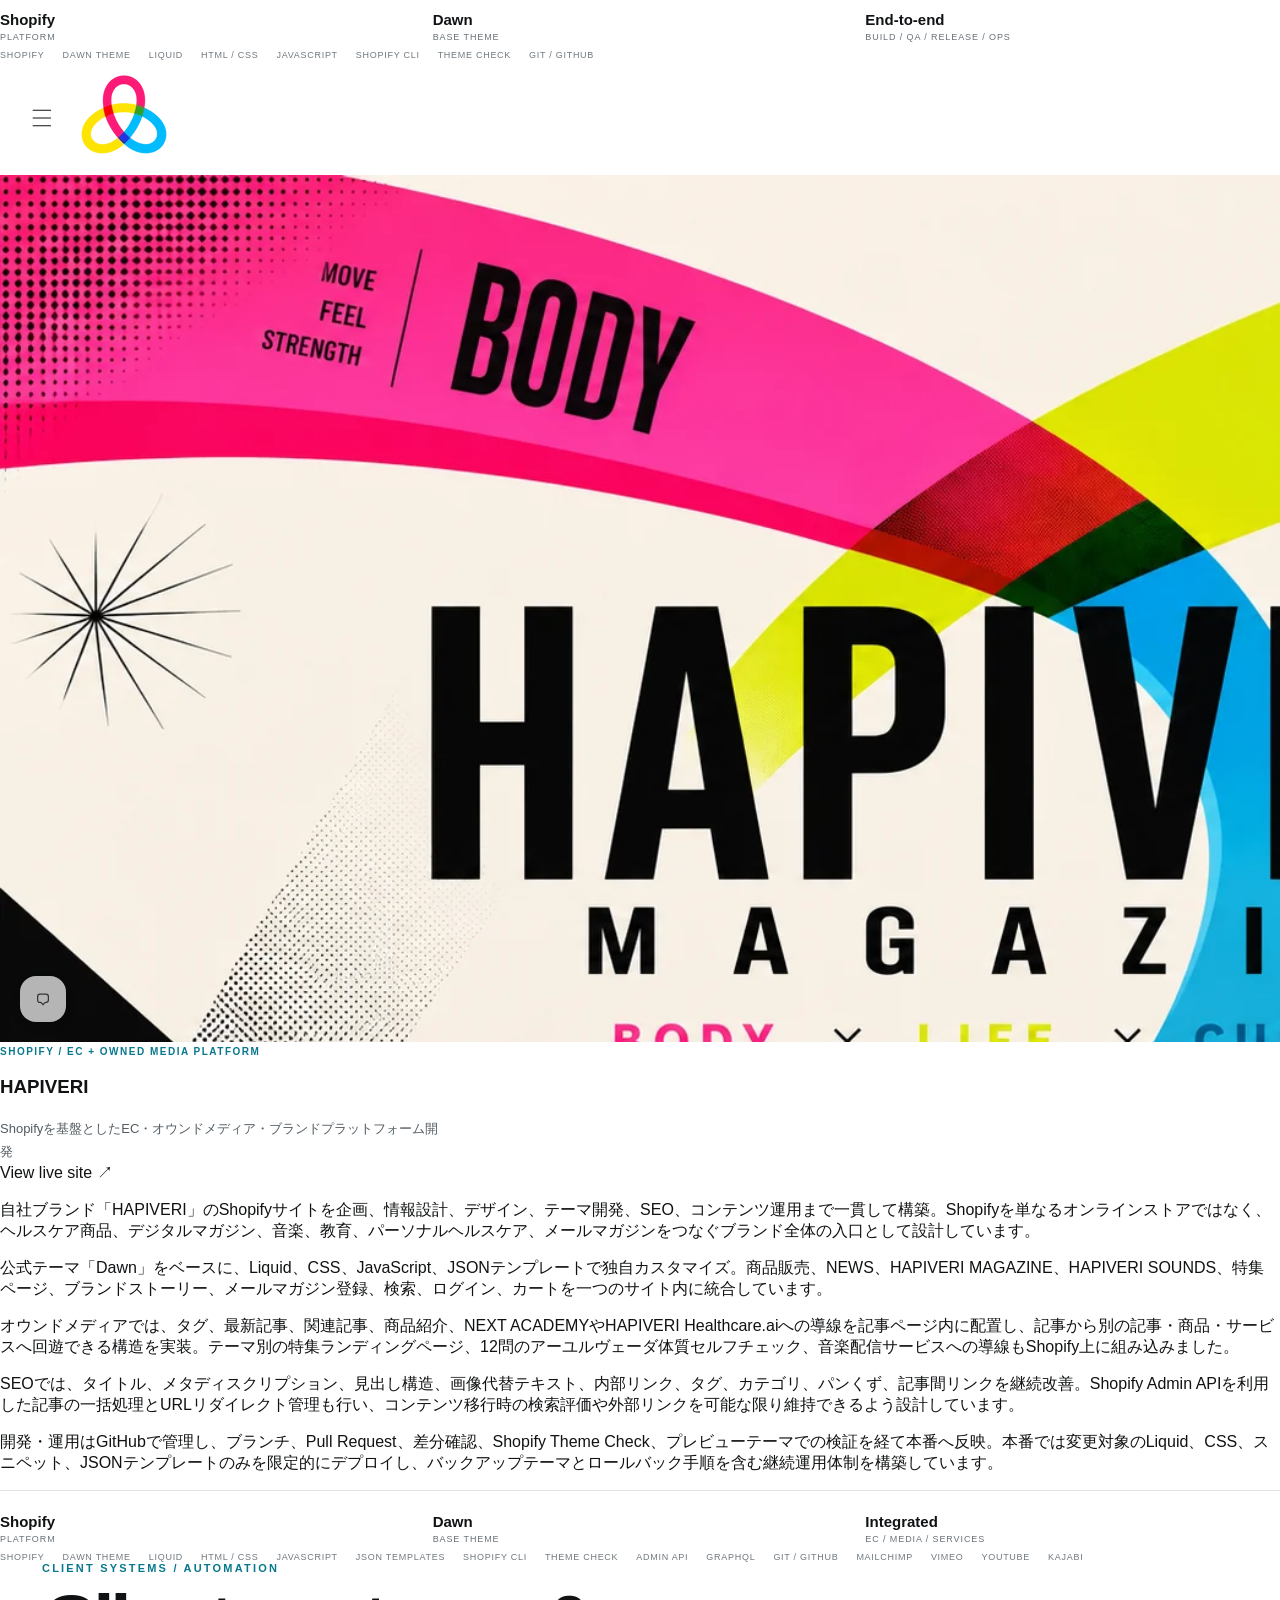
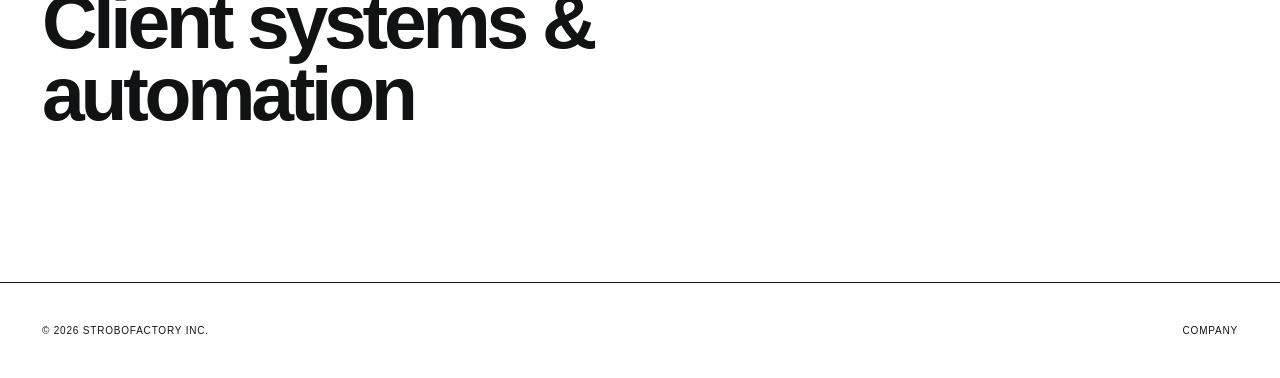
==== commit d9ea155e: "Move learning app into two-column digital platform grid" ====
--- a/index.html
+++ b/index.html
@@ -38,7 +38,7 @@
 <div class="sectionHead"><div><div class="kicker">PRODUCT INDEX</div><h2>Released products</h2></div><div class="filters" aria-label="Project filters"><button class="active" data-filter="All">All</button><button data-filter="iOS">iOS</button><button data-filter="macOS">macOS</button><button data-filter="Extension">Extension</button><button data-filter="AI">AI</button></div></div>
 <div class="grid">
 <a class="card" data-category="iOS" href="https://apps.apple.com/jp/app/id6805208736" target="_blank" rel="noreferrer"><div class="cardTop"><div class="appIcon icon-loading"><img data-icon-api="/api/icon?source=itunes&id=6805208736" alt="yamago app icon"></div><span class="status"><i></i>App Store</span></div><div class="cardBody"><p class="category">iOS + Apple Watch</p><h3>yamago</h3><p class="desc">登山中の位置情報と生体データを記録し、心拍・SpO₂・気象・地図を統合する登山アプリ。</p><div class="stack"><span>SwiftUI</span><span>HealthKit</span><span>CloudKit</span><span>WeatherKit</span><span>MapKit</span><span>watchOS</span></div></div><span class="cardFoot">↗</span></a>
-<a class="card" data-category="iOS AI" href="https://apps.apple.com/jp/app/id6800348133" target="_blank" rel="noreferrer"><div class="cardTop"><div class="appIcon icon-loading"><img data-icon-api="/api/icon?source=itunes&id=6800348133" alt="ここね app icon"></div><span class="status"><i></i>App Store</span></div><div class="cardBody"><p class="category">iOS + AI</p><h3>ここね / Kokone</h3><p class="desc">声や記録をもとにAIが感情を分析し、日々の振り返りを支援するジャーナリングアプリ。</p><div class="stack"><span>SwiftUI</span><span>Claude API</span><span>Vercel</span><span>Upstash KV</span></div></div><span class="cardFoot">↗</span></a>
+<a class="card" data-category="iOS AI" href="https://kokone.hapiveri.com/" target="_blank" rel="noreferrer"><div class="cardTop"><div class="appIcon icon-loading"><img data-icon-api="/api/icon?source=itunes&id=6800348133" alt="ここね app icon"></div><span class="status"><i></i>App Store</span></div><div class="cardBody"><p class="category">iOS + AI</p><h3>ここね / Kokone</h3><p class="desc">声や記録をもとにAIが感情を分析し、日々の振り返りを支援するジャーナリングアプリ。</p><div class="stack"><span>SwiftUI</span><span>Claude API</span><span>Vercel</span><span>Upstash KV</span></div></div><span class="cardFoot">↗</span></a>
 <a class="card" data-category="macOS" href="https://sweepline.strobofactory.net/" target="_blank" rel="noreferrer"><div class="cardTop"><div class="appIcon icon-loading"><img data-icon-api="/api/icon?source=shopify&handle=sweepline-for-mac" alt="Sweepline for Mac app icon"></div><span class="status"><i></i>Released</span></div><div class="cardBody"><p class="category">macOS</p><h3>Sweepline for Mac</h3><p class="desc">Shopify直販、ライセンス発行、署名付き自動アップデートまで含めて構築したmacOSユーティリティ。</p><div class="stack"><span>Swift</span><span>Sparkle</span><span>Shopify</span><span>EdDSA</span></div></div><span class="cardFoot">↗</span></a>
 <a class="card" data-category="macOS" href="https://pkpassport.strobofactory.net/" target="_blank" rel="noreferrer"><div class="cardTop"><div class="appIcon icon-loading"><img data-icon-api="/api/icon?source=shopify&handle=pkpassport-for-mac" alt="PKPassport for Mac app icon"></div><span class="status"><i></i>Released</span></div><div class="cardBody"><p class="category">macOS</p><h3>PKPassport for Mac</h3><p class="desc">自社販売基盤とライセンス運用を組み合わせたmacOSユーティリティ。</p><div class="stack"><span>Swift</span><span>Sparkle</span><span>Vercel</span><span>Upstash KV</span></div></div><span class="cardFoot">↗</span></a>
 <a class="card" data-category="iOS" href="https://apps.apple.com/jp/app/id6759902931" target="_blank" rel="noreferrer"><div class="cardTop"><div class="appIcon icon-loading"><img data-icon-api="/api/icon?source=itunes&id=6759902931" alt="江戸の刻 app icon"></div><span class="status"><i></i>App Store</span></div><div class="cardBody"><p class="category">iOS</p><h3>江戸の刻</h3><p class="desc">季節によって一刻の長さが変わる江戸時代の不定時法を、現代の端末上で再構成した時刻アプリ。</p><div class="stack"><span>SwiftUI</span><span>iOS</span></div></div><span class="cardFoot">↗</span></a>
@@ -100,6 +100,27 @@
           <div><strong>Integrated</strong><span>Shopify / Stripe / Box</span></div>
         </div>
         <div class="caseStack websiteStack"><span>Next.js</span><span>TypeScript</span><span>React</span><span>Vercel</span><span>Supabase Auth</span><span>Airtable</span><span>Shopify Storefront API</span><span>Shopify Admin API</span><span>Stripe</span><span>Box</span><span>Studio</span></div>
+      </div>
+    </article>
+
+    <article class="landingCard websiteCard learningWebsiteCard">
+      <div class="websiteCardLink">
+        <div class="landingShot learningThumb"><img src="/assets/precision-nutrition-learning-app.webp?v=20261029" alt="精密栄養カウンセラー講座 学習アプリの画面" loading="lazy" decoding="async"></div>
+      </div>
+      <div class="landingInfo">
+        <p class="category">Learning Web App / Spaced Repetition</p>
+        <h3>精密栄養カウンセラー講座 学習アプリ</h3>
+        <p class="desc">動画教材を、スマホで反復しながら「思い出せる知識」に変える学習Webアプリ。</p>
+        <div class="websiteDetails">
+          <p>清書済みの講義原稿41本から245問を制作。分野を混ぜるインターリーブ、間隔反復、誤答の再出題、段階的な難易度解放を組み合わせ、短時間でも継続しやすい学習体験にしています。</p>
+          <p>問題は原稿本文だけを根拠にし、疑義のある47箇所を出題対象から除外。作問とは別のAIで全問を照合し、4問を修正、1問を削除しました。企画から公開・社内利用開始まで2日間で実装しています。</p>
+        </div>
+        <div class="caseMeta websiteMeta">
+          <div><strong>245 questions</strong><span>41 scripts / 5 sections</span></div>
+          <div><strong>2 days</strong><span>2026.10.27–28</span></div>
+          <div><strong>4 users</strong><span>Internal launch</span></div>
+        </div>
+        <div class="caseStack websiteStack"><span>Vanilla JavaScript</span><span>Supabase</span><span>PostgreSQL</span><span>Vercel</span><span>Web Audio API</span><span>PWA</span><span>Claude</span></div>
       </div>
     </article>
 
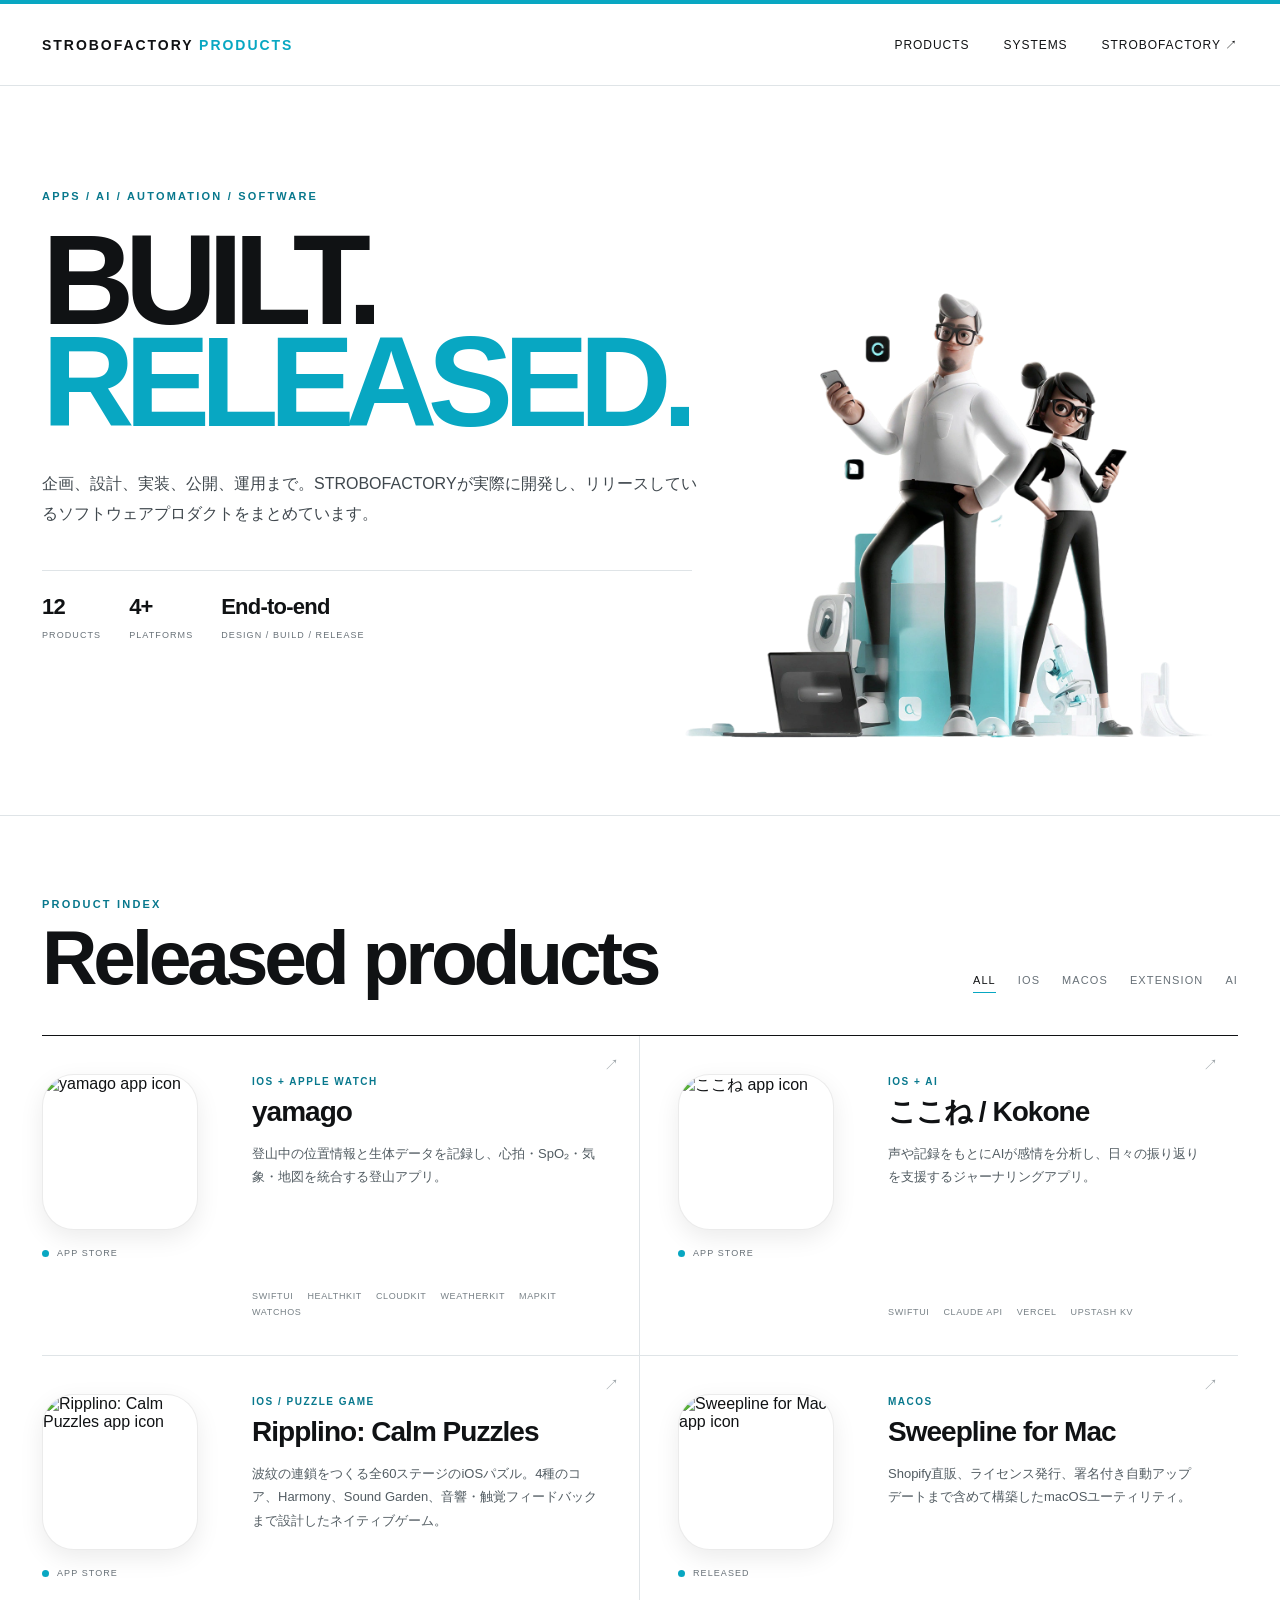
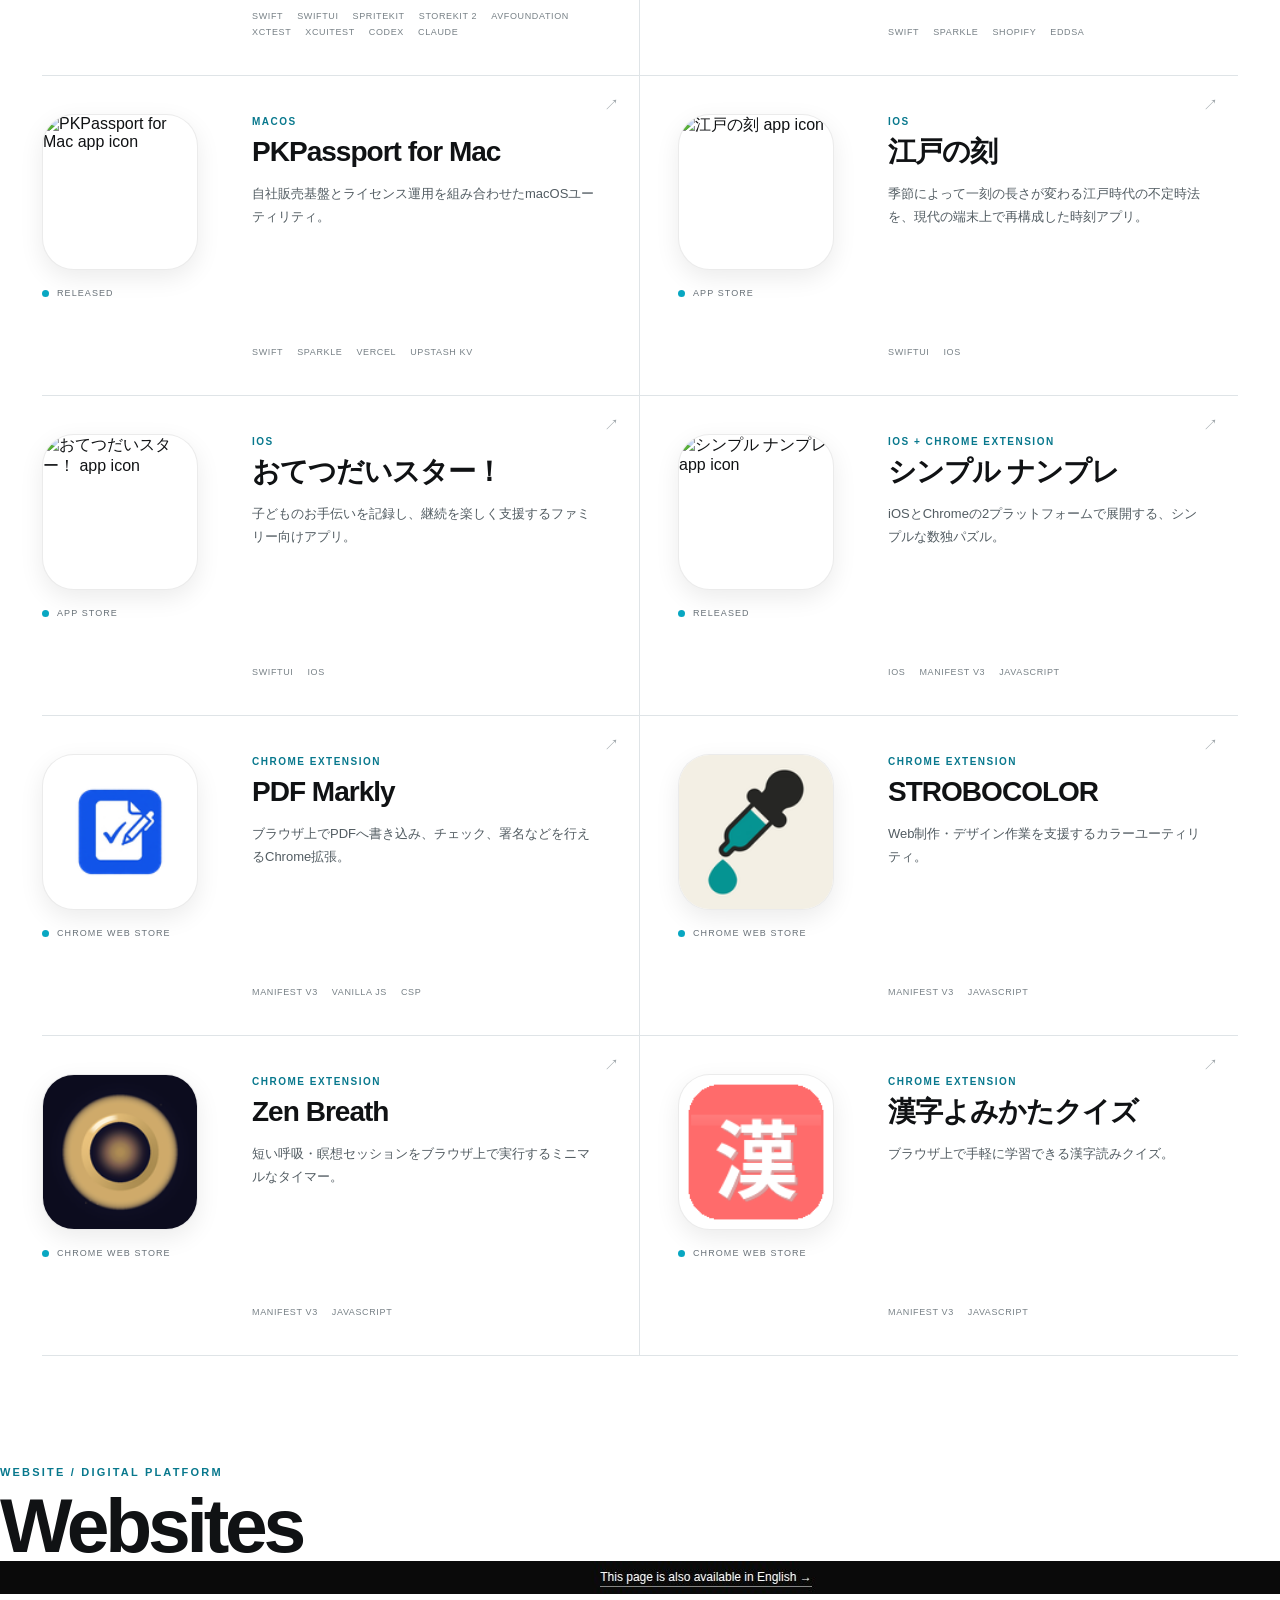
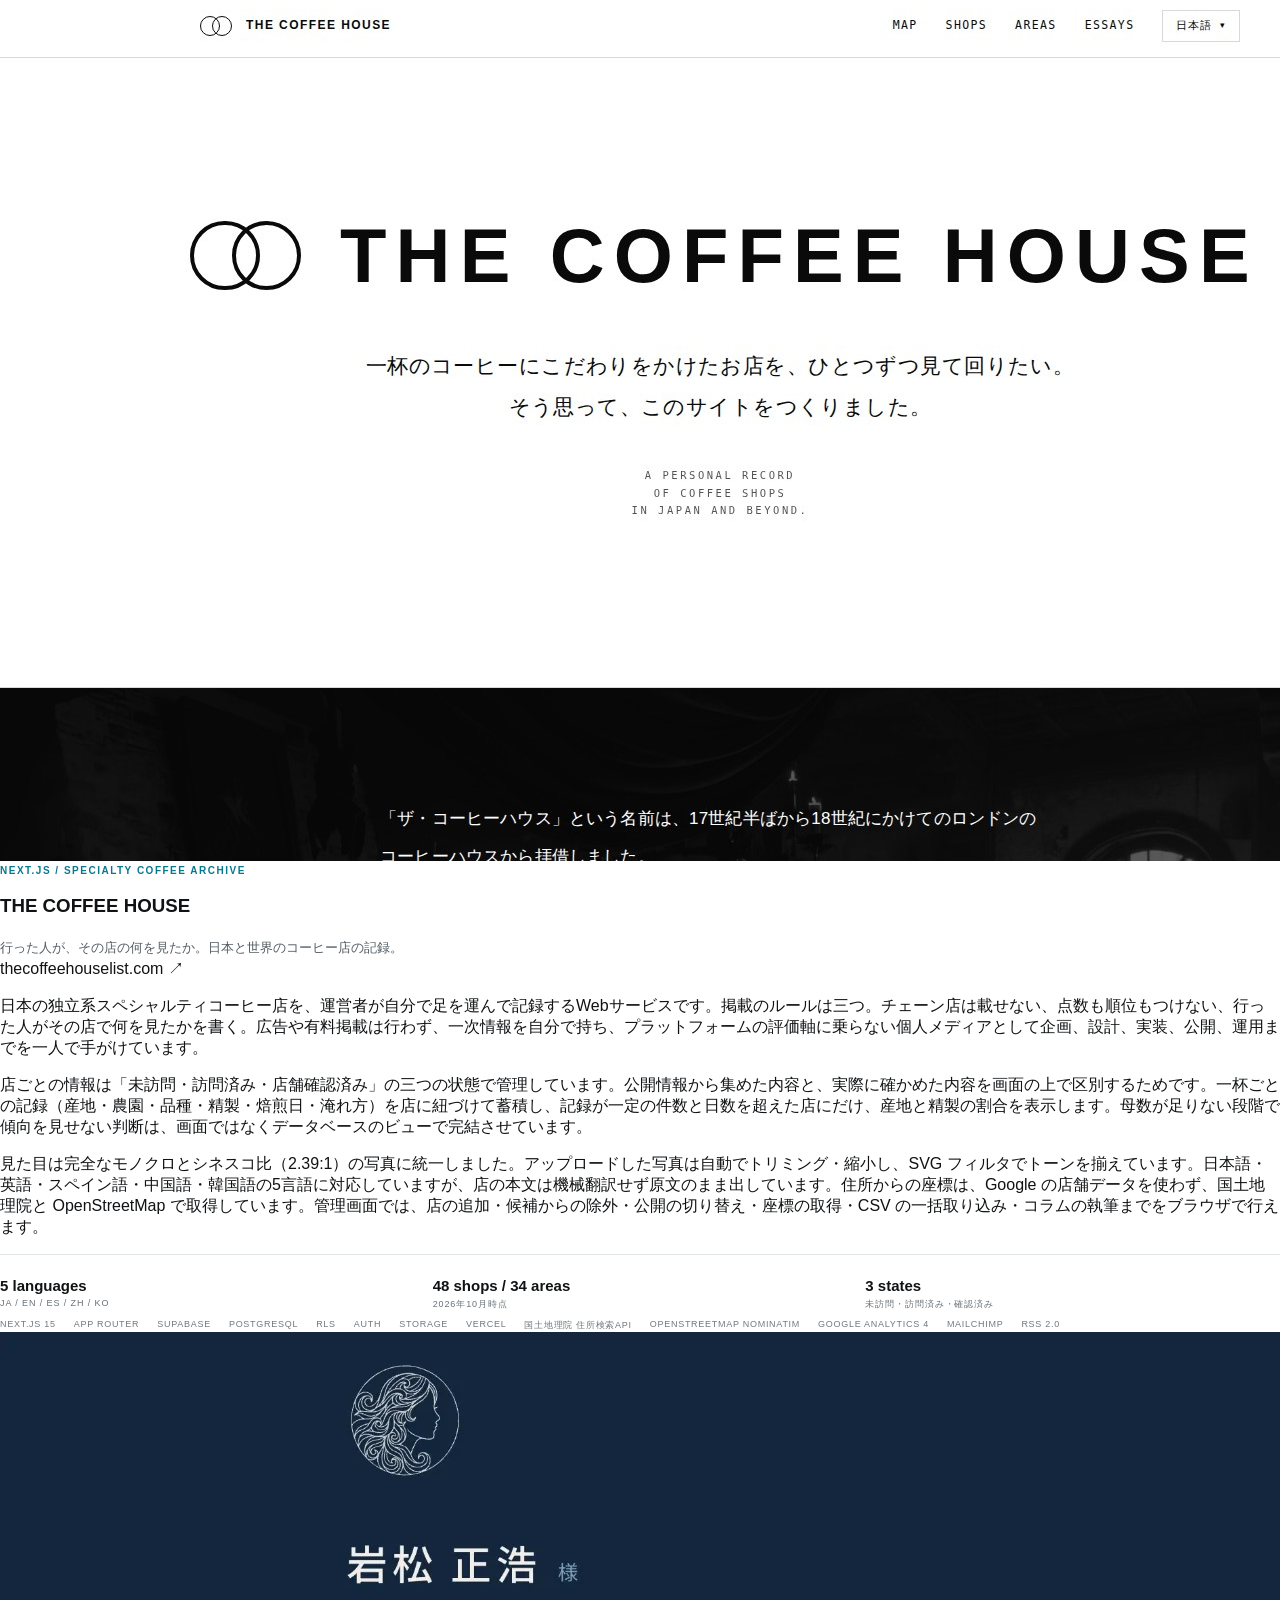
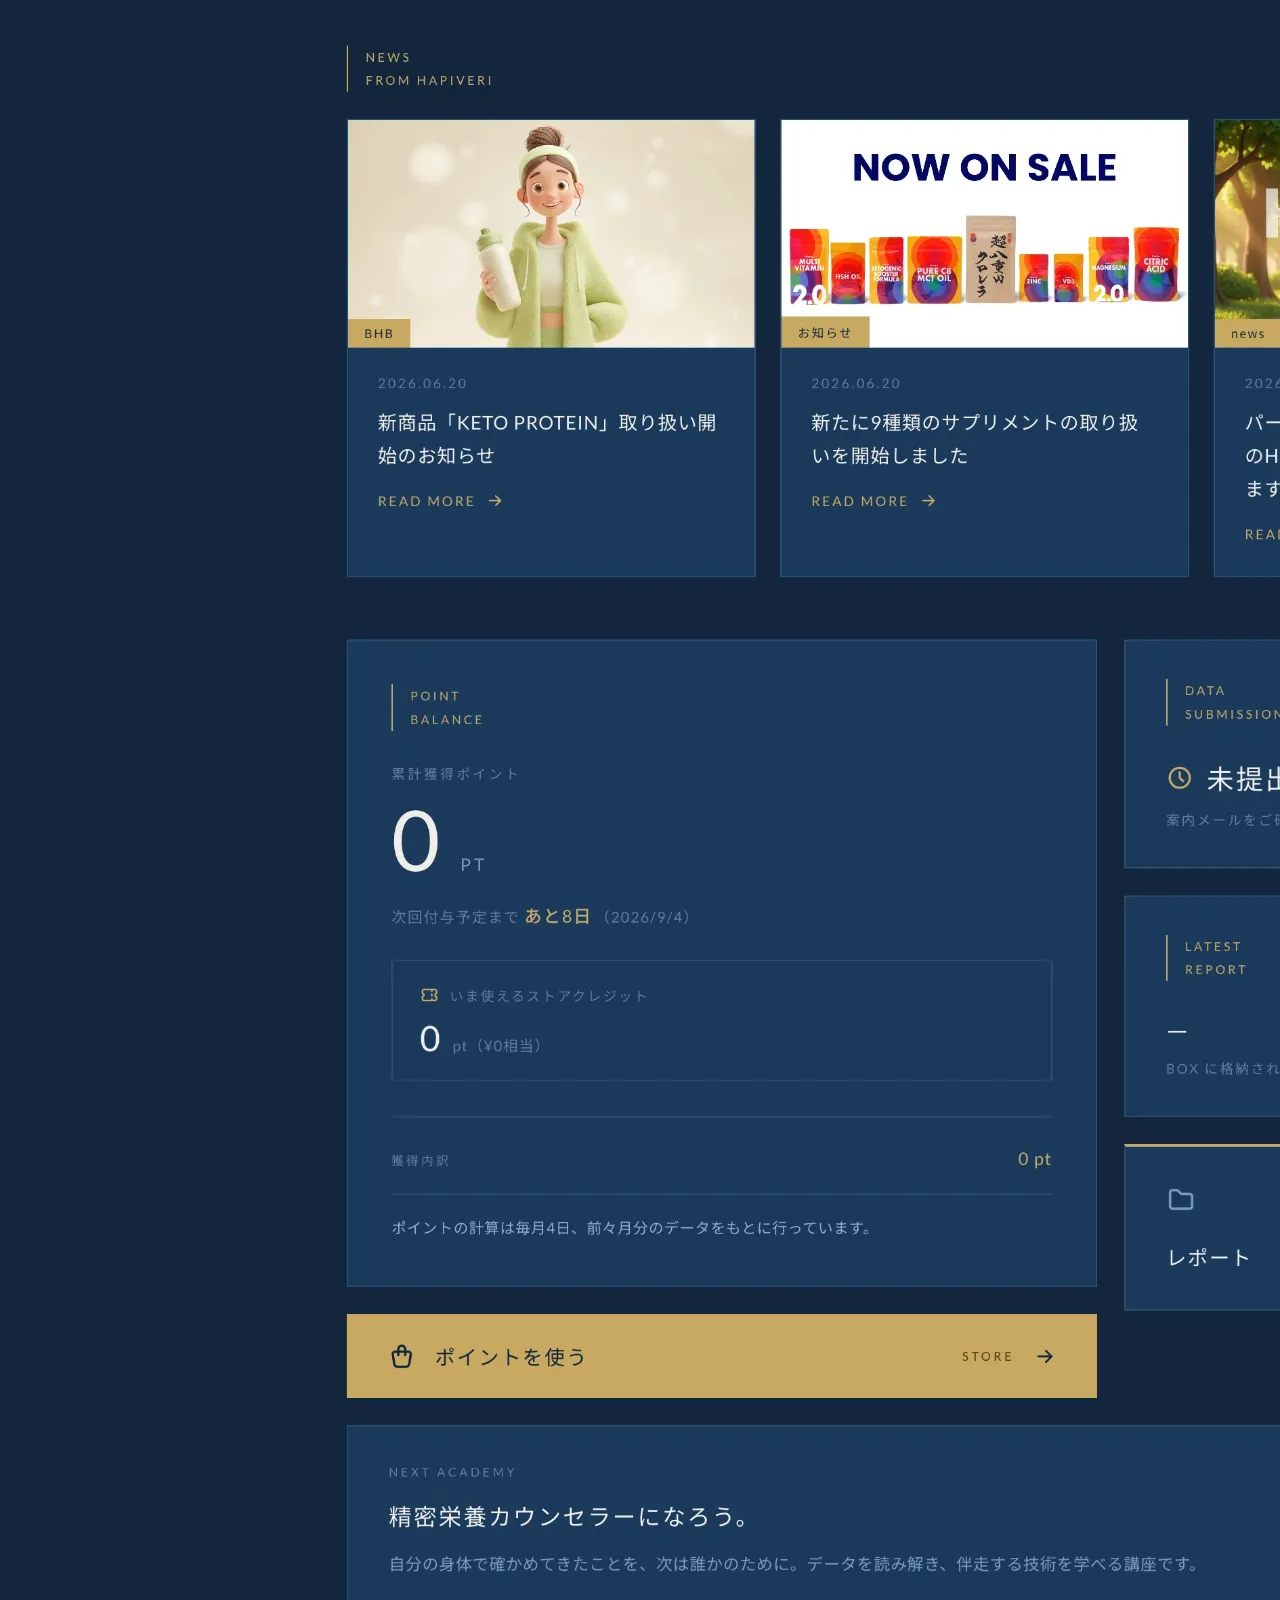
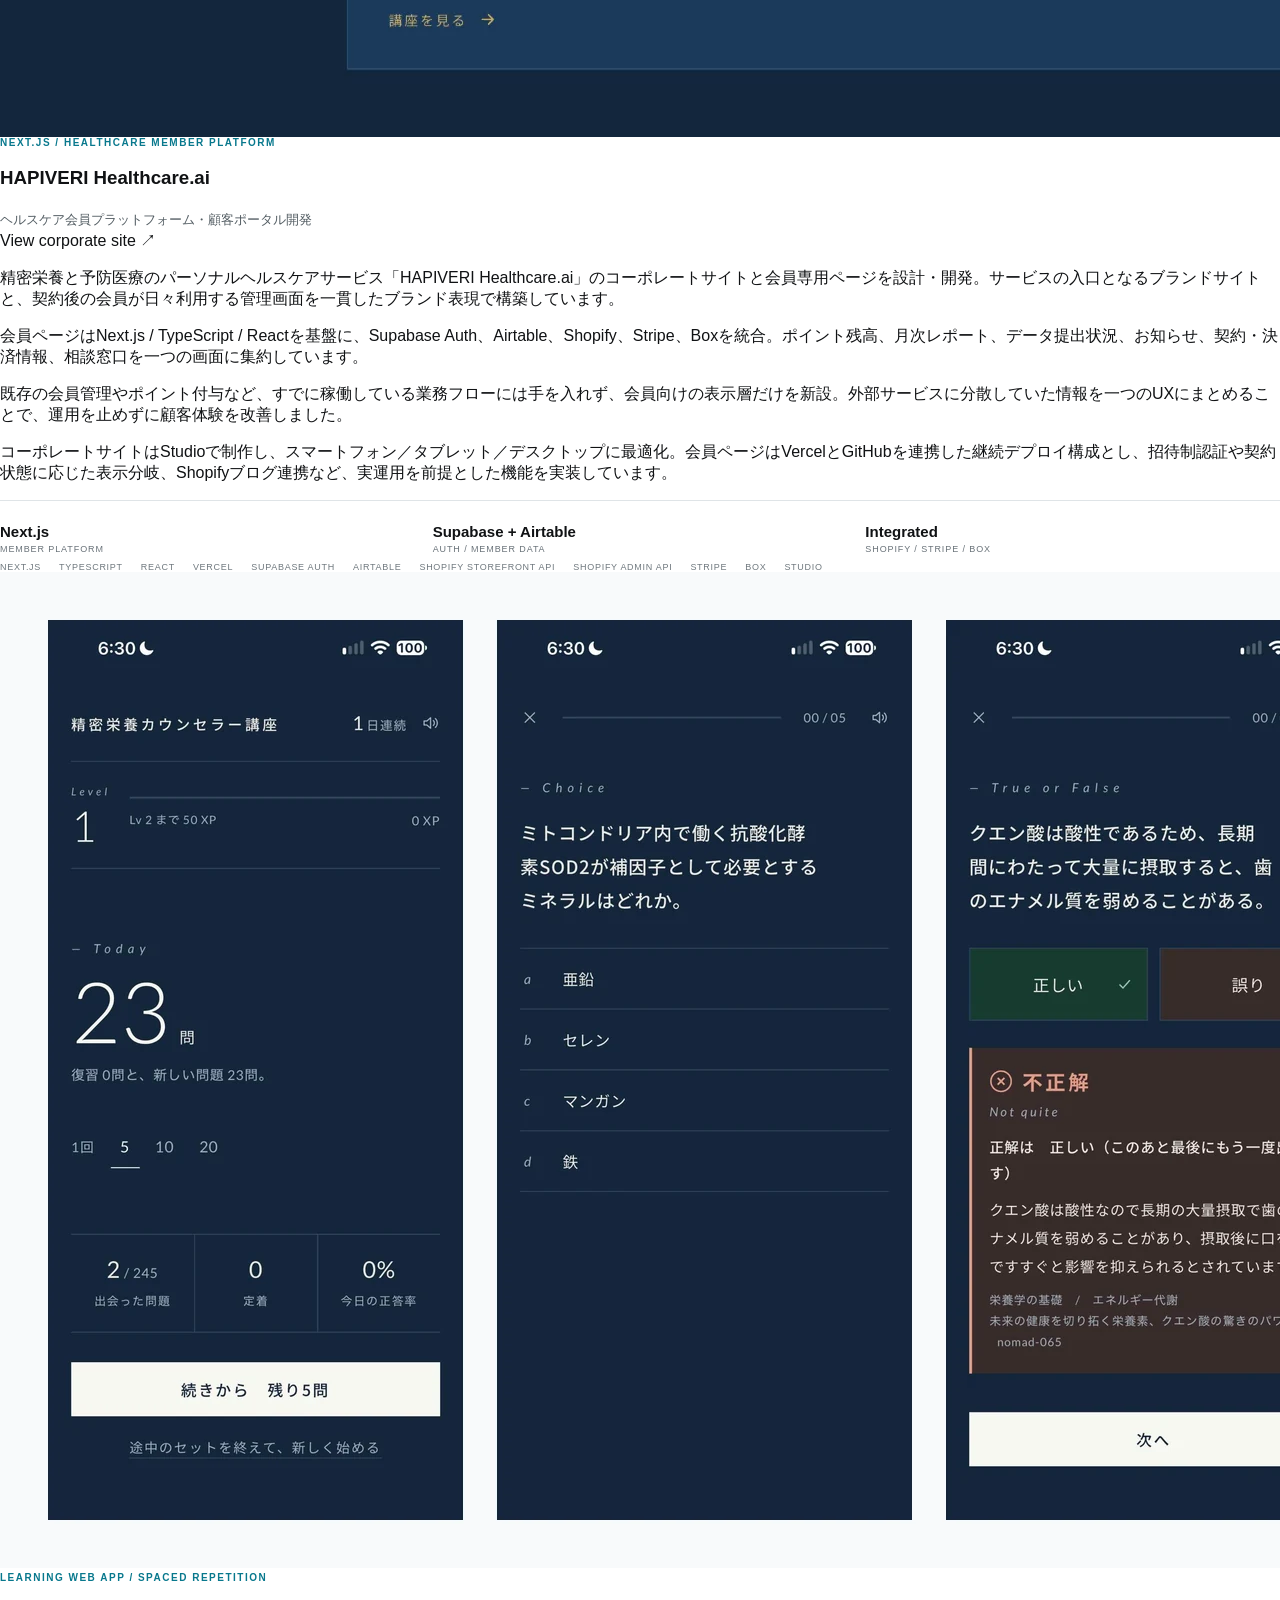
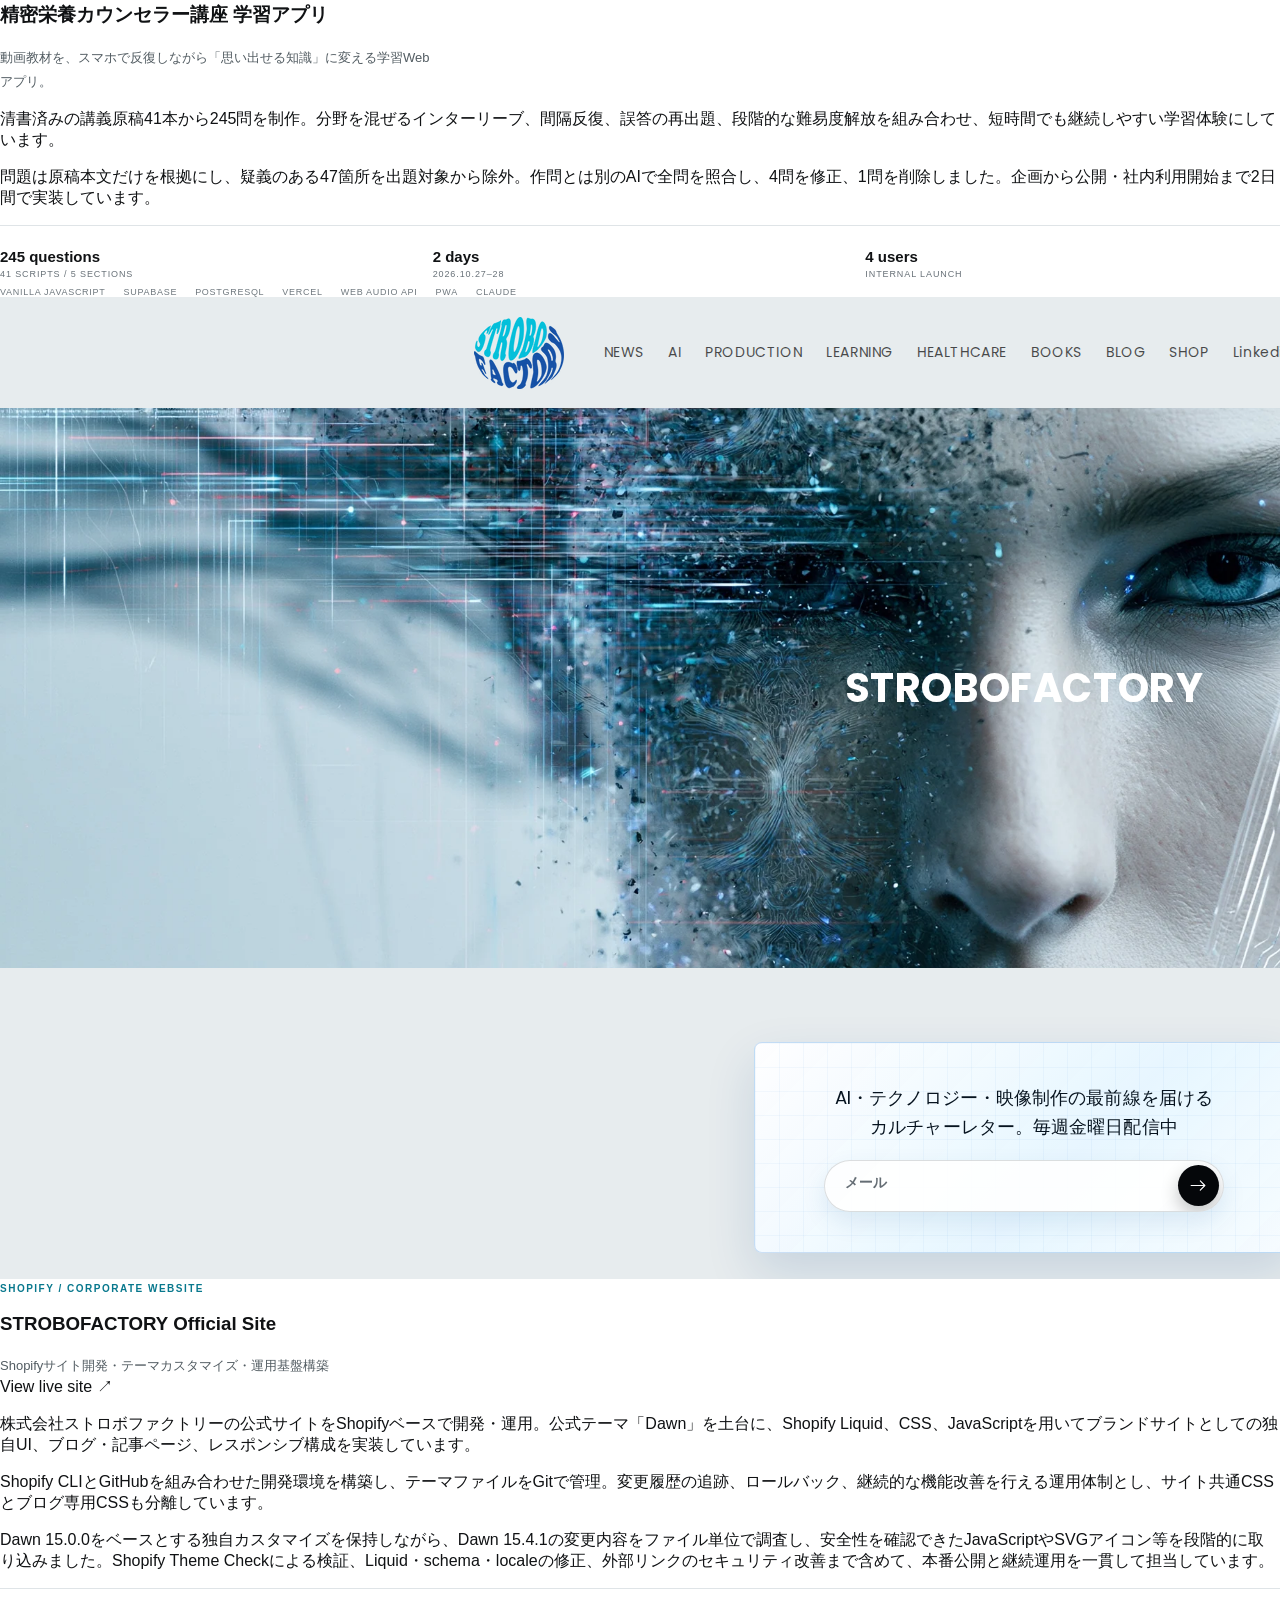
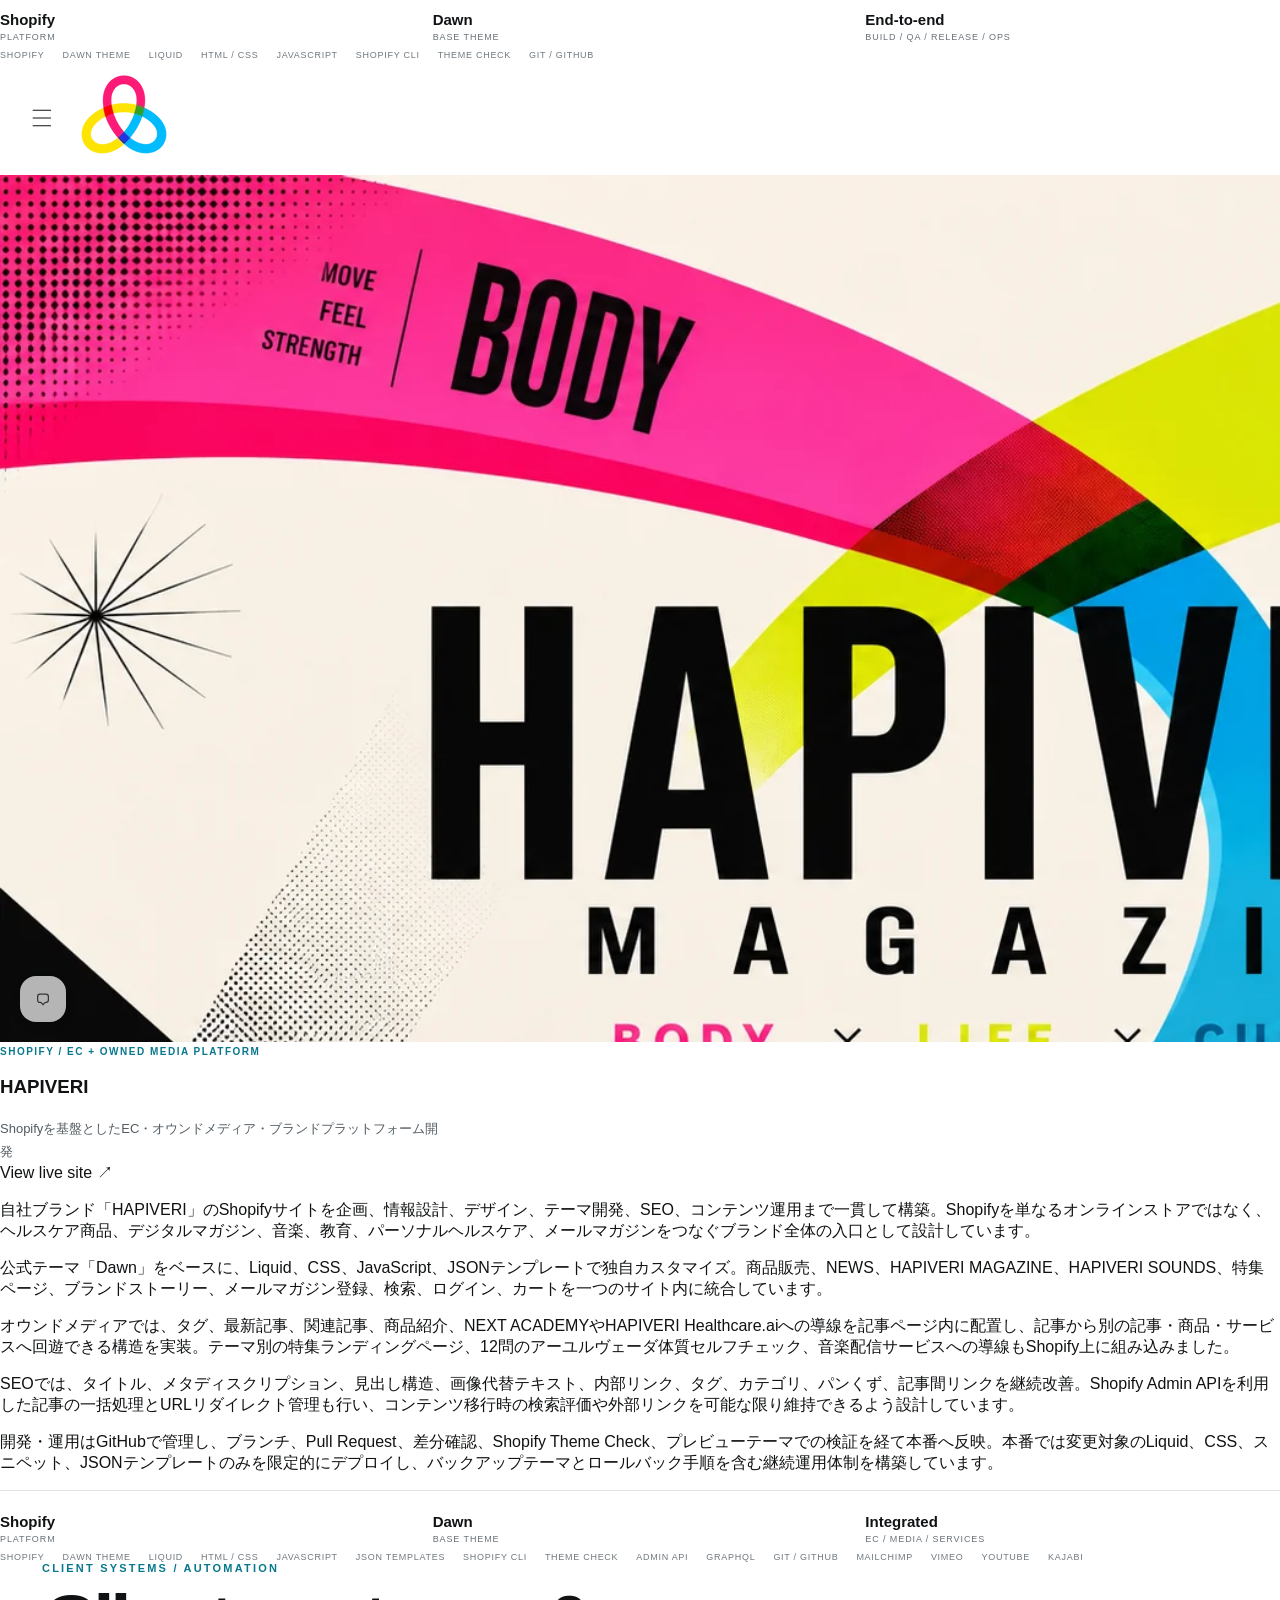
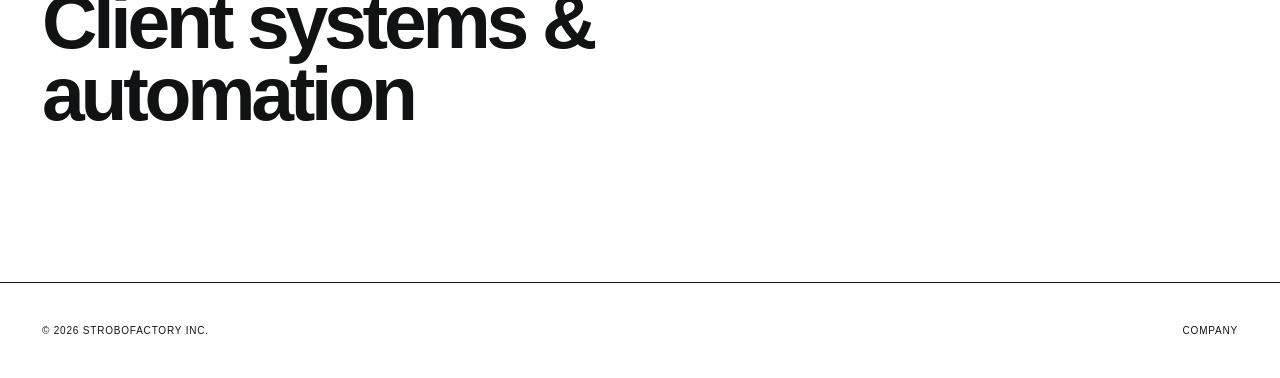
==== commit 51841e7a: "Add Ripplino to released products" ====
--- a/index.html
+++ b/index.html
@@ -30,15 +30,16 @@
     <div class="eyebrow">APPS / AI / AUTOMATION / SOFTWARE</div>
     <h1>Built.<br><em>Released.</em></h1>
     <p class="lead">企画、設計、実装、公開、運用まで。STROBOFACTORYが実際に開発し、リリースしているソフトウェアプロダクトをまとめています。</p>
-    <div class="heroMeta"><div class="heroStat"><strong>11</strong><span>Products</span></div><div class="heroStat"><strong>4+</strong><span>Platforms</span></div><div class="heroStat"><strong>End-to-end</strong><span>Design / Build / Release</span></div></div>
+    <div class="heroMeta"><div class="heroStat"><strong>12</strong><span>Products</span></div><div class="heroStat"><strong>4+</strong><span>Platforms</span></div><div class="heroStat"><strong>End-to-end</strong><span>Design / Build / Release</span></div></div>
   </div>
   <div class="heroVisual"><img src="/assets/hero-tech-duo-hq.webp?v=20260929c" alt="STROBOFACTORY software product development illustration"></div>
 </section>
 <section class="products" id="products">
 <div class="sectionHead"><div><div class="kicker">PRODUCT INDEX</div><h2>Released products</h2></div><div class="filters" aria-label="Project filters"><button class="active" data-filter="All">All</button><button data-filter="iOS">iOS</button><button data-filter="macOS">macOS</button><button data-filter="Extension">Extension</button><button data-filter="AI">AI</button></div></div>
 <div class="grid">
-<a class="card" data-category="iOS" href="https://apps.apple.com/jp/app/id6805208736" target="_blank" rel="noreferrer"><div class="cardTop"><div class="appIcon icon-loading"><img data-icon-api="/api/icon?source=itunes&id=6805208736" alt="yamago app icon"></div><span class="status"><i></i>App Store</span></div><div class="cardBody"><p class="category">iOS + Apple Watch</p><h3>yamago</h3><p class="desc">登山中の位置情報と生体データを記録し、心拍・SpO₂・気象・地図を統合する登山アプリ。</p><div class="stack"><span>SwiftUI</span><span>HealthKit</span><span>CloudKit</span><span>WeatherKit</span><span>MapKit</span><span>watchOS</span></div></div><span class="cardFoot">↗</span></a>
+<a class="card" data-category="iOS" href="https://yamago.hapiveri.com/" target="_blank" rel="noreferrer"><div class="cardTop"><div class="appIcon icon-loading"><img data-icon-api="/api/icon?source=itunes&id=6805208736" alt="yamago app icon"></div><span class="status"><i></i>App Store</span></div><div class="cardBody"><p class="category">iOS + Apple Watch</p><h3>yamago</h3><p class="desc">登山中の位置情報と生体データを記録し、心拍・SpO₂・気象・地図を統合する登山アプリ。</p><div class="stack"><span>SwiftUI</span><span>HealthKit</span><span>CloudKit</span><span>WeatherKit</span><span>MapKit</span><span>watchOS</span></div></div><span class="cardFoot">↗</span></a>
 <a class="card" data-category="iOS AI" href="https://kokone.hapiveri.com/" target="_blank" rel="noreferrer"><div class="cardTop"><div class="appIcon icon-loading"><img data-icon-api="/api/icon?source=itunes&id=6800348133" alt="ここね app icon"></div><span class="status"><i></i>App Store</span></div><div class="cardBody"><p class="category">iOS + AI</p><h3>ここね / Kokone</h3><p class="desc">声や記録をもとにAIが感情を分析し、日々の振り返りを支援するジャーナリングアプリ。</p><div class="stack"><span>SwiftUI</span><span>Claude API</span><span>Vercel</span><span>Upstash KV</span></div></div><span class="cardFoot">↗</span></a>
+<a class="card" data-category="iOS" href="https://apps.apple.com/jp/app/ripplino-calm-puzzles/id6812376127" target="_blank" rel="noreferrer"><div class="cardTop"><div class="appIcon icon-loading"><img data-icon-api="/api/icon?source=itunes&id=6812376127" alt="Ripplino: Calm Puzzles app icon"></div><span class="status"><i></i>App Store</span></div><div class="cardBody"><p class="category">iOS / Puzzle Game</p><h3>Ripplino: Calm Puzzles</h3><p class="desc">波紋の連鎖をつくる全60ステージのiOSパズル。4種のコア、Harmony、Sound Garden、音響・触覚フィードバックまで設計したネイティブゲーム。</p><div class="stack"><span>Swift</span><span>SwiftUI</span><span>SpriteKit</span><span>StoreKit 2</span><span>AVFoundation</span><span>XCTest</span><span>XCUITest</span><span>Codex</span><span>Claude</span></div></div><span class="cardFoot">↗</span></a>
 <a class="card" data-category="macOS" href="https://sweepline.strobofactory.net/" target="_blank" rel="noreferrer"><div class="cardTop"><div class="appIcon icon-loading"><img data-icon-api="/api/icon?source=shopify&handle=sweepline-for-mac" alt="Sweepline for Mac app icon"></div><span class="status"><i></i>Released</span></div><div class="cardBody"><p class="category">macOS</p><h3>Sweepline for Mac</h3><p class="desc">Shopify直販、ライセンス発行、署名付き自動アップデートまで含めて構築したmacOSユーティリティ。</p><div class="stack"><span>Swift</span><span>Sparkle</span><span>Shopify</span><span>EdDSA</span></div></div><span class="cardFoot">↗</span></a>
 <a class="card" data-category="macOS" href="https://pkpassport.strobofactory.net/" target="_blank" rel="noreferrer"><div class="cardTop"><div class="appIcon icon-loading"><img data-icon-api="/api/icon?source=shopify&handle=pkpassport-for-mac" alt="PKPassport for Mac app icon"></div><span class="status"><i></i>Released</span></div><div class="cardBody"><p class="category">macOS</p><h3>PKPassport for Mac</h3><p class="desc">自社販売基盤とライセンス運用を組み合わせたmacOSユーティリティ。</p><div class="stack"><span>Swift</span><span>Sparkle</span><span>Vercel</span><span>Upstash KV</span></div></div><span class="cardFoot">↗</span></a>
 <a class="card" data-category="iOS" href="https://apps.apple.com/jp/app/id6759902931" target="_blank" rel="noreferrer"><div class="cardTop"><div class="appIcon icon-loading"><img data-icon-api="/api/icon?source=itunes&id=6759902931" alt="江戸の刻 app icon"></div><span class="status"><i></i>App Store</span></div><div class="cardBody"><p class="category">iOS</p><h3>江戸の刻</h3><p class="desc">季節によって一刻の長さが変わる江戸時代の不定時法を、現代の端末上で再構成した時刻アプリ。</p><div class="stack"><span>SwiftUI</span><span>iOS</span></div></div><span class="cardFoot">↗</span></a>
